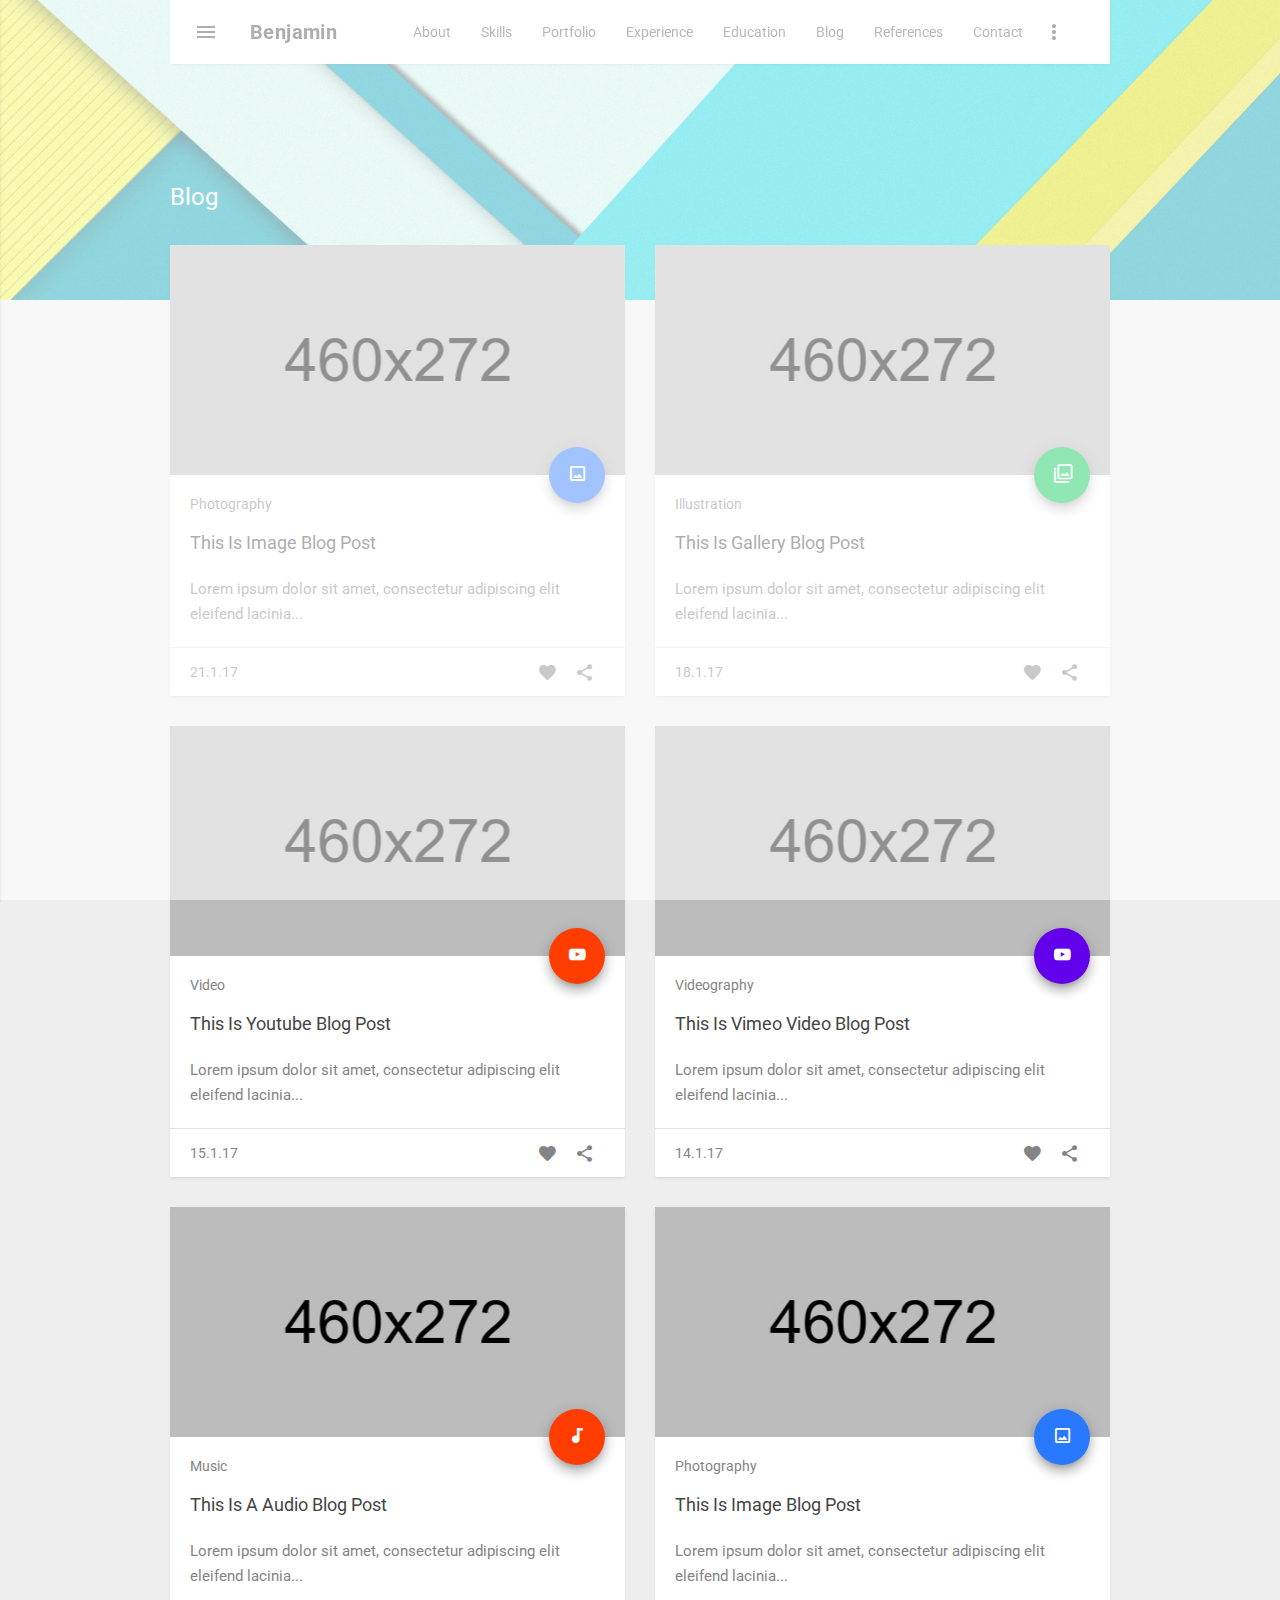
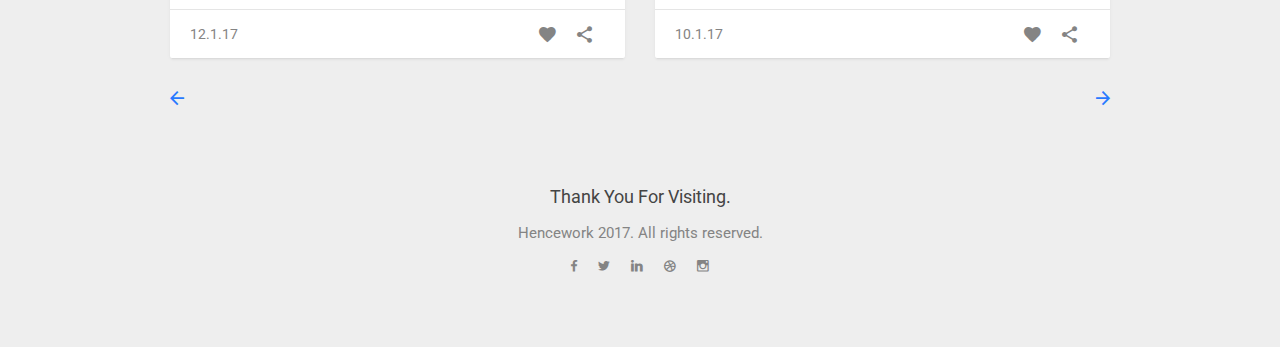
==== achievements-list.html @ 3cb11d92 "index modded" ====
<!DOCTYPE html>
<html lang="en" class="no-js">
	<head>
		<meta charset="UTF-8" />
		<meta name="viewport" content="width=device-width, initial-scale=1.0, maximum-scale=1.0, user-scalable=no" />
		<title>Material CV/Resume/Vcard/Portfolio by Hencework.</title>
		<meta name="description" content="Matresume is a material CV / Resume / Vcard / Portfolio HTML5 template by hencework." />
		<meta name="keywords" content="material design, resume, responsive template, cv, multipurpose, portfolio, html5 template, themeforest.net, bootstrap, html5, creative, landing page, sass, clean, design, modern, angular js," />
		<meta name="author" content="hencework"/>

		<link rel="shortcut icon" href="favicon.ico">
		<link rel="icon" href="favicon.ico" type="image/x-icon">
		<!--CSS-->
		<link rel="stylesheet" type="text/css" href="css/style.css" />
	</head>

	<body id="body" class="blog-detail" data-ng-app="contactApp">

		<!--Preloader-->
		<div class="preloader-it">
			<div class="mdl-spinner mdl-js-spinner is-active is-upgraded" data-upgraded=",MaterialSpinner"><div class="mdl-spinner__layer mdl-spinner__layer-1"><div class="mdl-spinner__circle-clipper mdl-spinner__left"><div class="mdl-spinner__circle"></div></div><div class="mdl-spinner__gap-patch"><div class="mdl-spinner__circle"></div></div><div class="mdl-spinner__circle-clipper mdl-spinner__right"><div class="mdl-spinner__circle"></div></div></div><div class="mdl-spinner__layer mdl-spinner__layer-2"><div class="mdl-spinner__circle-clipper mdl-spinner__left"><div class="mdl-spinner__circle"></div></div><div class="mdl-spinner__gap-patch"><div class="mdl-spinner__circle"></div></div><div class="mdl-spinner__circle-clipper mdl-spinner__right"><div class="mdl-spinner__circle"></div></div></div><div class="mdl-spinner__layer mdl-spinner__layer-3"><div class="mdl-spinner__circle-clipper mdl-spinner__left"><div class="mdl-spinner__circle"></div></div><div class="mdl-spinner__gap-patch"><div class="mdl-spinner__circle"></div></div><div class="mdl-spinner__circle-clipper mdl-spinner__right"><div class="mdl-spinner__circle"></div></div></div><div class="mdl-spinner__layer mdl-spinner__layer-4"><div class="mdl-spinner__circle-clipper mdl-spinner__left"><div class="mdl-spinner__circle"></div></div><div class="mdl-spinner__gap-patch"><div class="mdl-spinner__circle"></div></div><div class="mdl-spinner__circle-clipper mdl-spinner__right"><div class="mdl-spinner__circle"></div></div></div></div>
		</div>
		<!--/Preloader-->

		<!--Main Wrapper-->
		<div class="main-wrapper">

			<!--Bg Image-->
			<div class="bg-struct bg-img"></div>
			<!--/Bg Image-->

			<div class="mdl-js-layout mdl-layout--fixed-header">

				<!--Top Header-->
				<header class="mdl-layout__header">
					<div class="mdl-layout__header-row mdl-scroll-spy-1">
						<!-- Title -->
						<a href="index.html"><span class="mdl-layout-title">benjamin</span></a>
						<div class="mdl-layout-spacer"></div>
						<ul class="nav mdl-navigation mdl-layout--large-screen-only">
							<li><a class="mdl-navigation__link" href="index.html#body">about</a></li>
							<li><a class="mdl-navigation__link" href="index.html#skills_sec">skills</a></li>
							<li><a class="mdl-navigation__link" href="index.html#portfolio_sec">portfolio</a></li>
							<li><a class="mdl-navigation__link" href="index.html#experience_sec">experience</a></li>
							<li><a class="mdl-navigation__link" href="index.html#education_sec">education</a></li>
							<li><span id="blog_drp" class="mdl-navigation__link">blog</span>
								<ul class="mdl-menu mdl-menu--bottom-left mdl-js-menu mdl-js-ripple-effect"
									data-mdl-for="blog_drp">
									<li class="mdl-menu__item"><a href="achievements-list.html">Blog List</a></li>
									<li class="mdl-menu__item"><a href="image-blog-post.html">Image Blog Post</a></li>
									<li class="mdl-menu__item"><a href="gallery-blog-post.html">Gallery Blog Post</a></li>
									<li class="mdl-menu__item"><a href="youtube-blog-post.html">Youtube Blog Post</a></li>
									<li class="mdl-menu__item"><a href="vimeo-blog-post.html">Vimeo Blog Post</a></li>
									<li class="mdl-menu__item"><a href="audio-blog-post.html">Audio Blog Post</a></li>
								</ul>
							</li>
							<li><a class="mdl-navigation__link" href="index.html#references_sec">references</a></li>
							<li><a class="mdl-navigation__link" href="index.html#achievement_sec">contact</a></li>
						</ul>
						<!-- Right aligned menu below button -->
						<button id="demo-menu-lower-right"
								class="mdl-button mdl-js-button mdl-button--icon ver-more-btn">
						  <i class="material-icons">more_vert</i>
						</button>

						<ul class="mdl-menu mdl-menu--bottom-right mdl-js-menu mdl-js-ripple-effect"
							data-mdl-for="demo-menu-lower-right">
							<li class="mdl-menu__item"><a href="#"><i class="zmdi zmdi-download font-red pr-10"></i>Download CV</a></li>
							<li class="mdl-menu__item"><a href="mailto:benjaminsirje49@company.com"><i class="zmdi zmdi-email-open font-green pr-10"></i>Contact Me</a></li>
							<li class="mdl-menu__item"><a href="callto:12345678910"><i class="zmdi zmdi-phone  font-blue  pr-10"></i>+1 234 567 89 10</a></li>
						</ul>
					</div>
				</header>
				<!--/Top Header-->

				<!--Left Sidebar-->
				<div class="mdl-layout__drawer">
					<div class="nicescroll-bar">
						<div class="drawer-profile-wrap">
							<div class="candidate-img-drawer mt-25 mb-20"></div>
							<span class="candidate-name block mb-10 text-center">benjamin sirge</span>
							<ul class="social-icons  mb-30">
								<li>
									<a class="facebook-link" href="#">
										<i id="tt11" class="zmdi zmdi-facebook"></i>
										<div class="mdl-tooltip" data-mdl-for="tt11">
											facebook
										</div>
									</a>
								</li>
								<li>
									<a class="twitter-link" href="#">
										<i id="tt12" class="zmdi zmdi-twitter"></i>
										<div class="mdl-tooltip" data-mdl-for="tt12">
											twitter
										</div>
									</a>
								</li>
								<li>
									<a class="linkedin-link" href="#">
										<i id="tt13" class="zmdi zmdi-linkedin"></i>
										<div class="mdl-tooltip" data-mdl-for="tt13">
											linkedin
										</div>
									</a>
								</li>
								<li>
									<a class="dribbble-link" href="#">
										<i id="tt14" class="zmdi zmdi-dribbble"></i>
										<div class="mdl-tooltip" data-mdl-for="tt14">
											dribbble
										</div>
									</a>
								</li>
								<li>
									<a class="instagram-link" href="#">
										<i id="tt15" class="zmdi zmdi-instagram"></i>
										<div class="mdl-tooltip" data-mdl-for="tt15">
											instagram
										</div>
									</a>
								</li>
							</ul>
						</div>
						<div class="mdl-scroll-spy-2">
							<ul class="mdl-navigation">
								<li>
									<a class="mdl-navigation__link border-top-sep"  href="index.html#body">
										<i class="zmdi zmdi-border-color pr-15"></i>
										<span class="font-capitalize">about</span>
									</a>
								</li>
								<li>
									<a class="mdl-navigation__link border-top-sep"  href="index.html#skills_sec">
										<i class="zmdi zmdi-cutlery pr-15"></i>
										<span class="font-capitalize">skills</span>
									</a>
								</li>
								<li>
									<a class="mdl-navigation__link border-top-sep"  href="index.html#portfolio_sec">
										<i class="zmdi zmdi-case pr-15"></i>
										<span class="font-capitalize">portfolio</span>
									</a>
								</li>
								<li>
									<a class="mdl-navigation__link border-top-sep"  href="index.html#experience_sec">
										<i class="zmdi zmdi-shield-check pr-15"></i>
										<span class="font-capitalize">experience</span>
									</a>
								</li>
								<li>
									<a class="mdl-navigation__link border-top-sep"  href="index.html#education_sec">
										<i class="zmdi zmdi-library pr-15"></i>
										<span class="font-capitalize">education</span>
									</a>
								</li>

								<li>
									<a class="mdl-navigation__link border-top-sep" href="javascript:void(0);" data-toggle="collapse" data-target="#blog_dr">
										<i class="zmdi zmdi-tag-more pr-15"></i>
										<span class="font-capitalize">blog</span>
									</a>
									<ul id="blog_dr" class="collapse collapse-level-1">
										<li><a class="mdl-navigation__link border-top-sep" href="achievements-list.html">Blog List</a></li>
										<li><a class="mdl-navigation__link border-top-sep" href="image-blog-post.html">Image Blog Post</a></li>
										<li><a class="mdl-navigation__link border-top-sep" href="gallery-blog-post.html">Gallery Blog Post</a></li>
										<li><a class="mdl-navigation__link border-top-sep" href="youtube-blog-post.html">Youtube Blog Post</a></li>
										<li><a class="mdl-navigation__link border-top-sep" href="vimeo-blog-post.html">Vimeo Blog Post</a></li>
										<li><a class="mdl-navigation__link border-top-sep" href="audio-blog-post.html">Audio Blog Post</a></li>
									</ul>
								</li>

								<li>
									<a class="mdl-navigation__link border-top-sep"  href="index.html#references_sec">
										<i class="zmdi zmdi-bookmark pr-15"></i>
										<span class="font-capitalize">references</span>
									</a>
								</li>

								<li>
									<a class="mdl-navigation__link border-top-sep border-bottom-sep"  href="index.html#achievement_sec">
										<i class="zmdi zmdi-email pr-15"></i>
										<span class="font-capitalize">contact</span>
									</a>
								</li>
							</ul>
						</div>
						<div class="drawer-footer mt-50 mb-30 text-center">
							<p class="font-12 mt-10">Hencework &copy; 2017.</p>
						</div>
					</div>
				</div>
				<!--/Left Sidebar-->

				<!--Main Content-->
				<div class="main-content relative">
					<div class="container">
						<!--Blog Sec-->
						<section id="blog_sec" class="blog-sec mt-180 mt-sm-120">
							<h2 class="mb-30 font-white">blog</h2>
							<div class="row">
								<div class="col-sm-6 mb-30">
									<div class="mdl-card mdl-shadow--2dp pa-0">
										<div class="mdl-card__title pa-0">
											<div class="blog-img blog-1"></div>
										</div>
										<div class="mdl-card__supporting-text relative">
											<span class="blog-cat">photography</span>
											<a href="image-blog-post.html">
												<h4 class="mt-15 mb-20">This is Image Blog Post</h4>
											</a>
											<p>Lorem ipsum dolor sit amet, consectetur adipiscing elit eleifend lacinia...</p>
											<a href="image-blog-post.html" class="mdl-button mdl-js-button mdl-button--fab mdl-js-ripple-effect bg-blue mdl-shadow--8dp">
												<i class="zmdi zmdi zmdi-image-o"></i>
											</a>
										</div>
										<div class="mdl-card__actions mdl-card--border">
											<span class="blog-post-date inline-block">21.1.17</span>
											<div class="mdl-layout-spacer"></div>
											<button class="mdl-button mdl-button--icon mdl-js-button mdl-js-ripple-effect mr-5">
												<i class="zmdi zmdi-favorite"></i>
											</button>
											<button id ="share_menu_1" class="mdl-button mdl-button--icon mdl-js-button mdl-js-ripple-effect">
												<i class="zmdi zmdi-share"></i>
											</button>
											<ul class="mdl-menu mdl-menu--bottom-right mdl-js-menu mdl-js-ripple-effect"
												data-mdl-for="share_menu_1">
											  <li class="mdl-menu__item">Facebook</li>
											  <li class="mdl-menu__item">Twitter</li>
											  <li class="mdl-menu__item">LinkedIn</li>
											</ul>
										</div>
									</div>
								</div>
								<div class="col-sm-6 mb-30">
									<div class="mdl-card mdl-shadow--2dp pa-0">
										<div class="mdl-card__title pa-0">
											<div class="blog-img blog-2"></div>
										</div>
										<div class="mdl-card__supporting-text relative">
											<span class="blog-cat">Illustration</span>
											<a href="gallery-blog-post.html">
												<h4 class="mt-15 mb-20">This is Gallery Blog Post</h4>
											</a>
											<p>Lorem ipsum dolor sit amet, consectetur adipiscing elit eleifend lacinia...</p>
											<a href="gallery-blog-post.html" class="mdl-button mdl-js-button mdl-button--fab mdl-js-ripple-effect bg-green mdl-shadow--8dp">
												<i class="zmdi zmdi-collection-image-o"></i>
											</a>
										</div>
										<div class="mdl-card__actions mdl-card--border">
											<span class="blog-post-date inline-block">18.1.17</span>
											<div class="mdl-layout-spacer"></div>
											<button class="mdl-button mdl-button--icon mdl-js-button mdl-js-ripple-effect mr-5">
												<i class="zmdi zmdi-favorite"></i>
											</button>
											<button id ="share_menu_2" class="mdl-button mdl-button--icon mdl-js-button mdl-js-ripple-effect">
												<i class="zmdi zmdi-share"></i>
											</button>
											<ul class="mdl-menu mdl-menu--bottom-right mdl-js-menu mdl-js-ripple-effect"
												data-mdl-for="share_menu_2">
											  <li class="mdl-menu__item">Facebook</li>
											  <li class="mdl-menu__item">Twitter</li>
											  <li class="mdl-menu__item">LinkedIn</li>
											</ul>
										</div>
									</div>
								</div>
							</div>
							<div class="row">
								<div class="col-sm-6 mb-30">
									<div class="mdl-card mdl-shadow--2dp pa-0">
										<div class="mdl-card__title pa-0">
											<div class="blog-img blog-3"></div>
										</div>
										<div class="mdl-card__supporting-text relative">
											<span class="blog-cat">Video</span>
											<a href="youtube-blog-post.html">
												<h4 class="mt-15 mb-20">This is Youtube Blog Post</h4>
											</a>
											<p>Lorem ipsum dolor sit amet, consectetur adipiscing elit eleifend lacinia...</p>
											<a href="youtube-blog-post.html" class="mdl-button mdl-js-button mdl-button--fab mdl-js-ripple-effect bg-red mdl-shadow--8dp">
												<i class="zmdi zmdi-youtube-play"></i>
											</a>
										</div>
										<div class="mdl-card__actions mdl-card--border">
											<span class="blog-post-date inline-block">15.1.17</span>
											<div class="mdl-layout-spacer"></div>
											<button class="mdl-button mdl-button--icon mdl-js-button mdl-js-ripple-effect mr-5">
												<i class="zmdi zmdi-favorite"></i>
											</button>
											<button id ="share_menu_3" class="mdl-button mdl-button--icon mdl-js-button mdl-js-ripple-effect">
												<i class="zmdi zmdi-share"></i>
											</button>
											<ul class="mdl-menu mdl-menu--bottom-right mdl-js-menu mdl-js-ripple-effect"
												data-mdl-for="share_menu_3">
											  <li class="mdl-menu__item">Facebook</li>
											  <li class="mdl-menu__item">Twitter</li>
											  <li class="mdl-menu__item">LinkedIn</li>
											</ul>
										</div>
									</div>
								</div>
								<div class="col-sm-6 mb-30">
									<div class="mdl-card mdl-shadow--2dp pa-0">
										<div class="mdl-card__title pa-0">
											<div class="blog-img blog-4"></div>
										</div>
										<div class="mdl-card__supporting-text relative">
											<span class="blog-cat">Videography</span>
											<a href="vimeo-blog-post.html">
												<h4 class="mt-15 mb-20">This is Vimeo Video Blog Post</h4>
											</a>
											<p>Lorem ipsum dolor sit amet, consectetur adipiscing elit eleifend lacinia...</p>
											<a href="vimeo-blog-post.html" class="mdl-button mdl-js-button mdl-button--fab mdl-js-ripple-effect bg-violet mdl-shadow--8dp">
												<i class="zmdi zmdi-youtube-play"></i>
											</a>
										</div>
										<div class="mdl-card__actions mdl-card--border">
											<span class="blog-post-date inline-block">14.1.17</span>
											<div class="mdl-layout-spacer"></div>
											<button class="mdl-button mdl-button--icon mdl-js-button mdl-js-ripple-effect mr-5">
												<i class="zmdi zmdi-favorite"></i>
											</button>
											<button id ="share_menu_4" class="mdl-button mdl-button--icon mdl-js-button mdl-js-ripple-effect">
												<i class="zmdi zmdi-share"></i>
											</button>
											<ul class="mdl-menu mdl-menu--bottom-right mdl-js-menu mdl-js-ripple-effect"
												data-mdl-for="share_menu_4">
											  <li class="mdl-menu__item">Facebook</li>
											  <li class="mdl-menu__item">Twitter</li>
											  <li class="mdl-menu__item">LinkedIn</li>
											</ul>
										</div>
									</div>
								</div>
							</div>

							<div class="row">
								<div class="col-sm-6 mb-30">
									<div class="mdl-card mdl-shadow--2dp pa-0">
										<div class="mdl-card__title pa-0">
											<div class="blog-img blog-5"></div>
										</div>
										<div class="mdl-card__supporting-text relative">
											<span class="blog-cat">Music</span>
											<a href="audio-blog-post.html">
												<h4 class="mt-15 mb-20">This is a Audio Blog Post</h4>
											</a>
											<p>Lorem ipsum dolor sit amet, consectetur adipiscing elit eleifend lacinia...</p>
											<a href="audio-blog-post.html" class="mdl-button mdl-js-button mdl-button--fab mdl-js-ripple-effect bg-red mdl-shadow--8dp">
												<i class="zmdi zmdi-audio"></i>
											</a>
										</div>
										<div class="mdl-card__actions mdl-card--border">
											<span class="blog-post-date inline-block">12.1.17</span>
											<div class="mdl-layout-spacer"></div>
											<button class="mdl-button mdl-button--icon mdl-js-button mdl-js-ripple-effect mr-5">
												<i class="zmdi zmdi-favorite"></i>
											</button>
											<button id ="share_menu_5" class="mdl-button mdl-button--icon mdl-js-button mdl-js-ripple-effect">
												<i class="zmdi zmdi-share"></i>
											</button>
											<ul class="mdl-menu mdl-menu--bottom-right mdl-js-menu mdl-js-ripple-effect"
												data-mdl-for="share_menu_5">
											  <li class="mdl-menu__item">Facebook</li>
											  <li class="mdl-menu__item">Twitter</li>
											  <li class="mdl-menu__item">LinkedIn</li>
											</ul>
										</div>
									</div>
								</div>
								<div class="col-sm-6 mb-30">
									<div class="mdl-card mdl-shadow--2dp pa-0">
										<div class="mdl-card__title pa-0">
											<div class="blog-img blog-6"></div>
										</div>
										<div class="mdl-card__supporting-text relative">
											<span class="blog-cat">photography</span>
											<a href="image-blog-post.html">
												<h4 class="mt-15 mb-20">This is Image Blog Post</h4>
											</a>
											<p>Lorem ipsum dolor sit amet, consectetur adipiscing elit eleifend lacinia...</p>
											<a href="image-blog-post.html" class="mdl-button mdl-js-button mdl-button--fab mdl-js-ripple-effect bg-blue mdl-shadow--8dp">
												<i class="zmdi zmdi-image-o"></i>
											</a>
										</div>
										<div class="mdl-card__actions mdl-card--border">
											<span class="blog-post-date inline-block">10.1.17</span>
											<div class="mdl-layout-spacer"></div>
											<button class="mdl-button mdl-button--icon mdl-js-button mdl-js-ripple-effect mr-5">
												<i class="zmdi zmdi-favorite"></i>
											</button>
											<button id ="share_menu_6" class="mdl-button mdl-button--icon mdl-js-button mdl-js-ripple-effect">
												<i class="zmdi zmdi-share"></i>
											</button>
											<ul class="mdl-menu mdl-menu--bottom-right mdl-js-menu mdl-js-ripple-effect"
												data-mdl-for="share_menu_6">
											  <li class="mdl-menu__item">Facebook</li>
											  <li class="mdl-menu__item">Twitter</li>
											  <li class="mdl-menu__item">LinkedIn</li>
											</ul>
										</div>
									</div>
								</div>
							</div>

							<div class="navigation-block mb-30">
								<a href="#" class="inline-block pull-left prev"><i class="zmdi zmdi-arrow-left font-blue"></i></a>
								<a href="#" class="inline-block pull-right next"><i class="zmdi zmdi-arrow-right font-blue"></i></a>
								<div class="clearfix"></div>
							</div>
						</section>
						<!--/Blog Sec-->

						<!--Footer Sec-->
						<footer class="footer-sec sec-pad-top-sm sec-pad-bottom text-center">
							<h4>thank you for visiting.</h4>
							<p class="mt-10">Hencework 2017. All rights reserved.</p>
								<ul class="social-icons mt-10">
									<li>
										<a class="facebook-link" href="#">
											<i id="tt6" class="zmdi zmdi-facebook"></i>
											<div class="mdl-tooltip" data-mdl-for="tt6">
												facebook
											</div>
										</a>
									</li>
									<li>
										<a class="twitter-link" href="#">
											<i id="tt7" class="zmdi zmdi-twitter"></i>
											<div class="mdl-tooltip" data-mdl-for="tt7">
												twitter
											</div>
										</a>
									</li>
									<li>
										<a class="linkedin-link" href="#">
											<i id="tt8" class="zmdi zmdi-linkedin"></i>
											<div class="mdl-tooltip" data-mdl-for="tt8">
												linkedin
											</div>
										</a>
									</li>
									<li>
										<a class="dribbble-link" href="#">
											<i id="tt9" class="zmdi zmdi-dribbble"></i>
											<div class="mdl-tooltip" data-mdl-for="tt9">
												dribbble
											</div>
										</a>
									</li>
									<li>
										<a class="instagram-link" href="#">
											<i id="tt10" class="zmdi zmdi-instagram"></i>
											<div class="mdl-tooltip" data-mdl-for="tt10">
												instagram
											</div>
										</a>
									</li>
								</ul>

						</footer>
						<!--Footer Sec-->
					</div>
				</div>
				<!--/Main Content-->

			</div>
		</div>
		<!--/Main Wrapper-->

		<!-- Scripts -->
		<script src="js/jquery-1.12.4.min.js"></script>
		<script src="js/angular.min.js"></script>
		<script src="js/bootstrap.min.js"></script>
		<script src="js/jquery-ui.min.js"></script>
		<script src="js/material.min.js"></script>
		<script src="js/jQuery.appear.js"></script>
		<script src="js/app.js"></script>
		<script src="js/controllers.js"></script>
		<script src="js/smooth-scroll.js"></script>
		<script src="js/isotope.js"></script>
		<script src="js/lightgallery-all.js"></script>
		<script src="js/owl.carousel.min.js"></script>
		<script src="js/froogaloop2.min.js"></script>
		<script src="js/jquery.slimscroll.js"></script>
		<script src="js/init.js"></script>
	</body>
</html>
---- css/style.css ----
@charset "UTF-8";
/*------------------------------------------------------------------
[Master Stylesheet]
Project:	Matresume
++++ Imports ++++
++++ Reset ++++
++++ Main ++++
	1)Header
	2)about
	3)Hero BG
	4)Skills Sec
	5)Profile Sec
	6)Portfolio Sec
	7)Interest Sec
	8)Timeline
	9)Blog Sec
	10)Reference Sec
	11)Client Sec
	12)Pricing Sec
	13)contact Sec
	14)Footer Sec
	15)Navigation Sec
	16)Blog & Project Deatail Pages
++++ Mediaqueries ++++
-------------------------------------------------------------------*/
/****************************/
/** Imports **/
/****************************/
@import url(https://fonts.googleapis.com/css?family=Roboto:100,300,400,500,700);
@import url(material.min.css);
@import url(material-icons.css);
@import url(material-design-iconic-font.min.css);
@import url(bootstrap.min.css);
@import url(jquery-ui.min.css);
@import url(owl.carousel.css);
@import url(lightgallery.css);
@import url(default-skin/default-skin.css);
/****************************/
/** Reset **/
/****************************/
html, body, div, span, applet, object, iframe, h1, h2, h3, h4, h5, h6, p, pre, a, abbr, acronym, address, big, cite, code, del, dfn, em, img, ins, kbd, q, s, samp, small, strike, strong, sub, sup, tt, var, b, u, i, center, dl, dt, dd, ol, ul, li, fieldset, form, label, legend, table, caption, tbody, tfoot, thead, tr, th, td, article, aside, canvas, details, embed, figure, figcaption, footer, header, hgroup, menu, nav, output, ruby, section, summary, time, mark, audio, video {
  margin: 0;
  padding: 0;
  border: 0;
  font-size: 100%;
  font: inherit;
  vertical-align: baseline; }

html, body {
  height: inherit;
  width: inherit;
  min-height: inherit; }

strong {
  font-weight: bold; }

body {
  color: #848484;
  background: #e2e2e2;
  font-family: "Roboto", sans-serif;
  font-size: 14px;
  font-style: normal;
  line-height: 1.5;
  overflow-y: auto;
  overflow-x: hidden; }

/* Mozilla based browsers */
::-moz-selection {
  background: #338fff;
  color: #fff;
  text-shadow: none; }

/* Works in Safari */
::selection {
  background: #338fff;
  color: #fff;
  text-shadow: none; }

a:hover, a:active {
  outline: 0; }

button:focus {
  border: none;
  outline: 0; }

ul {
  list-style: none; }

a {
  color: #848484;
  text-decoration: none; }

a:hover {
  color: #848484;
  text-decoration: none; }

a:focus {
  color: #848484;
  text-decoration: none;
  outline: none; }

i:focus {
  outline: none; }

h1, h2, h3, h4, h5, h6 {
  color: #444; }

h1 {
  font-size: 42px;
  line-height: 42px;
  text-transform: capitalize; }

h2 {
  font-size: 24px;
  line-height: 35px;
  text-transform: capitalize; }

h3 {
  font-size: 20px;
  line-height: 30px;
  text-transform: capitalize; }

h4 {
  font-size: 18px;
  line-height: 29px;
  text-transform: capitalize; }

h5 {
  font-size: 16px;
  line-height: 25px;
  font-weight: 500;
  text-transform: uppercase; }

p {
  font-size: 15px;
  line-height: 25px; }
  p.lead {
    font-size: 18px;
    line-height: 30px;
    font-weight: 400; }

.force-UTF-8 {
  content: "¡"; }

/****************************/
/** Main **/
/****************************/
.pa-0 {
  padding: 0px !important; }

.pa-5 {
  padding: 5px !important; }

.pa-10 {
  padding: 10px !important; }

.pa-15 {
  padding: 15px !important; }

.pa-20 {
  padding: 20px !important; }

.pa-25 {
  padding: 25px !important; }

.pa-30 {
  padding: 30px !important; }

.pa-35 {
  padding: 35px !important; }

.pa-40 {
  padding: 40px !important; }

.pa-45 {
  padding: 45px !important; }

.pa-50 {
  padding: 50px !important; }

.pt-0 {
  padding-top: 0px !important; }

.pt-5 {
  padding-top: 5px !important; }

.pt-10 {
  padding-top: 10px !important; }

.pt-15 {
  padding-top: 15px !important; }

.pt-20 {
  padding-top: 20px !important; }

.pt-25 {
  padding-top: 25px !important; }

.pt-30 {
  padding-top: 30px !important; }

.pt-35 {
  padding-top: 35px !important; }

.pt-40 {
  padding-top: 40px !important; }

.pt-45 {
  padding-top: 45px !important; }

.pt-50 {
  padding-top: 50px !important; }

.pb-0 {
  padding-bottom: 0px !important; }

.pb-5 {
  padding-bottom: 5px !important; }

.pb-10 {
  padding-bottom: 10px !important; }

.pb-15 {
  padding-bottom: 15px !important; }

.pb-20 {
  padding-bottom: 20px !important; }

.pb-25 {
  padding-bottom: 25px !important; }

.pb-30 {
  padding-bottom: 30px !important; }

.pb-35 {
  padding-bottom: 35px !important; }

.pb-40 {
  padding-bottom: 40px !important; }

.pb-45 {
  padding-bottom: 45px !important; }

.pb-50 {
  padding-bottom: 50px !important; }

.pl-0 {
  padding-left: 0px !important; }

.pl-5 {
  padding-left: 5px !important; }

.pl-10 {
  padding-left: 10px !important; }

.pl-15 {
  padding-left: 15px !important; }

.pl-20 {
  padding-left: 20px !important; }

.pl-25 {
  padding-left: 25px !important; }

.pl-30 {
  padding-left: 30px !important; }

.pl-35 {
  padding-left: 35px !important; }

.pl-40 {
  padding-left: 40px !important; }

.pl-45 {
  padding-left: 45px !important; }

.pl-50 {
  padding-left: 50px !important; }

.pr-0 {
  padding-right: 0px !important; }

.pr-5 {
  padding-right: 5px !important; }

.pr-10 {
  padding-right: 10px !important; }

.pr-15 {
  padding-right: 15px !important; }

.pr-20 {
  padding-right: 20px !important; }

.pr-25 {
  padding-right: 25px !important; }

.pr-30 {
  padding-right: 30px !important; }

.pr-35 {
  padding-right: 35px !important; }

.pr-40 {
  padding-right: 40px !important; }

.pr-45 {
  padding-right: 45px !important; }

.pr-50 {
  padding-right: 50px !important; }

.ma-0 {
  margin: 0px !important; }

.ma-5 {
  margin: 5px !important; }

.ma-10 {
  margin: 10px !important; }

.ma-15 {
  margin: 15px !important; }

.ma-20 {
  margin: 20px !important; }

.ma-25 {
  margin: 25px !important; }

.ma-30 {
  margin: 30px !important; }

.mt-0 {
  margin-top: 0px !important; }

.mt-5 {
  margin-top: 5px !important; }

.mt-10 {
  margin-top: 10px !important; }

.mt-15 {
  margin-top: 15px !important; }

.mt-20 {
  margin-top: 20px !important; }

.mt-25 {
  margin-top: 25px !important; }

.mt-30 {
  margin-top: 30px !important; }

.mt-35 {
  margin-top: 35px !important; }

.mt-40 {
  margin-top: 40px !important; }

.mt-45 {
  margin-top: 45px !important; }

.mt-50 {
  margin-top: 50px !important; }

.mt-55 {
  margin-top: 55px !important; }

.mt-60 {
  margin-top: 60px !important; }

.mt-65 {
  margin-top: 65px !important; }

.mt-70 {
  margin-top: 70px !important; }

.mt-75 {
  margin-top: 75px !important; }

.mt-80 {
  margin-top: 80px !important; }

.mt-85 {
  margin-top: 85px !important; }

.mt-90 {
  margin-top: 90px !important; }

.mt-95 {
  margin-top: 95px !important; }

.mt-100 {
  margin-top: 100px !important; }

.mt-105 {
  margin-top: 105px !important; }

.mt-110 {
  margin-top: 110px !important; }

.mt-115 {
  margin-top: 115px !important; }

.mt-120 {
  margin-top: 120px !important; }

.mt-125 {
  margin-top: 125px !important; }

.mt-130 {
  margin-top: 130px !important; }

.mt-135 {
  margin-top: 135px !important; }

.mt-140 {
  margin-top: 140px !important; }

.mt-145 {
  margin-top: 145px !important; }

.mt-150 {
  margin-top: 150px !important; }

.mt-155 {
  margin-top: 155px !important; }

.mt-160 {
  margin-top: 160px !important; }

.mt-165 {
  margin-top: 165px !important; }

.mt-170 {
  margin-top: 170px !important; }

.mt-175 {
  margin-top: 175px !important; }

.mt-180 {
  margin-top: 180px !important; }

.mt-185 {
  margin-top: 185px !important; }

.mt-190 {
  margin-top: 190px !important; }

.mt-195 {
  margin-top: 195px !important; }

.mt-200 {
  margin-top: 200px !important; }

.mt-205 {
  margin-top: 205px !important; }

.mt-210 {
  margin-top: 210px !important; }

.mt-215 {
  margin-top: 215px !important; }

.mt-220 {
  margin-top: 220px !important; }

.mt-225 {
  margin-top: 225px !important; }

.mt-230 {
  margin-top: 230px !important; }

.mt-235 {
  margin-top: 235px !important; }

.mt-240 {
  margin-top: 240px !important; }

.mt-245 {
  margin-top: 245px !important; }

.mt-250 {
  margin-top: 250px !important; }

.mb-0 {
  margin-bottom: 0px !important; }

.mb-5 {
  margin-bottom: 5px !important; }

.mb-10 {
  margin-bottom: 10px !important; }

.mb-15 {
  margin-bottom: 15px !important; }

.mb-20 {
  margin-bottom: 20px !important; }

.mb-25 {
  margin-bottom: 25px !important; }

.mb-30 {
  margin-bottom: 30px !important; }

.mb-35 {
  margin-bottom: 35px !important; }

.mb-40 {
  margin-bottom: 40px !important; }

.mb-45 {
  margin-bottom: 45px !important; }

.mb-50 {
  margin-bottom: 50px !important; }

.mb-55 {
  margin-bottom: 55px !important; }

.mb-60 {
  margin-bottom: 60px !important; }

.mb-65 {
  margin-bottom: 65px !important; }

.mb-70 {
  margin-bottom: 70px !important; }

.mb-75 {
  margin-bottom: 75px !important; }

.mb-80 {
  margin-bottom: 80px !important; }

.mb-85 {
  margin-bottom: 85px !important; }

.mb-90 {
  margin-bottom: 90px !important; }

.mb-95 {
  margin-bottom: 95px !important; }

.ml-0 {
  margin-left: 0px !important; }

.ml-5 {
  margin-left: 5px !important; }

.ml-10 {
  margin-left: 10px !important; }

.ml-15 {
  margin-left: 15px !important; }

.ml-20 {
  margin-left: 20px !important; }

.ml-25 {
  margin-left: 25px !important; }

.ml-30 {
  margin-left: 30px !important; }

.ml-35 {
  margin-left: 35px !important; }

.ml-40 {
  margin-left: 40px !important; }

.ml-45 {
  margin-left: 45px !important; }

.ml-50 {
  margin-left: 50px !important; }

.mr-0 {
  margin-right: 0px !important; }

.mr-5 {
  margin-right: 5px !important; }

.mr-10 {
  margin-right: 10px !important; }

.mr-15 {
  margin-right: 15px !important; }

.mr-20 {
  margin-right: 20px !important; }

.mr-25 {
  margin-right: 25px !important; }

.mr-30 {
  margin-right: 30px !important; }

.mr-35 {
  margin-right: 35px !important; }

.mr-40 {
  margin-right: 40px !important; }

.mr-45 {
  margin-right: 45px !important; }

.mr-50 {
  margin-right: 50px !important; }

.ml-auto {
  margin-left: auto !important; }

.mr-auto {
  margin-right: auto !important; }

.no-float {
  float: none !important; }

.overflow-hide {
  overflow: hidden !important; }

.clearfix {
  overflow: hidden;
  clear: both;
  float: none; }

.sec-pad {
  padding-top: 70px;
  padding-bottom: 70px; }

.sec-pad-sm {
  padding-top: 40px;
  padding-bottom: 40px; }

.sec-pad-xs {
  padding-top: 25px;
  padding-bottom: 25px; }

.sec-pad-top {
  padding-top: 70px; }

.sec-pad-top-sm {
  padding-top: 40px; }

.sec-pad-top-xs {
  padding-top: 25px; }

.sec-pad-bottom {
  padding-bottom: 70px; }

.sec-pad-bottom-sm {
  padding-bottom: 40px; }

.sec-pad-bottom-xs {
  padding-bottom: 25px; }

.font-12 {
  font-size: 12px; }

.font-16 {
  font-size: 16px; }

.font-18 {
  font-size: 18px; }

.font-20 {
  font-size: 20px; }

.weight-500 {
  font-weight: 500; }

.weight-600 {
  font-weight: 600; }

.weight-700 {
  font-weight: 700; }

.font-dark {
  color: #444 !important; }

.font-grey {
  color: #848484 !important; }

.font-white {
  color: #fff !important; }

.font-green {
  color: #01c853 !important; }

.font-blue {
  color: #2879ff !important; }

.font-yellow {
  color: #fec107 !important; }

.font-red {
  color: #ff3d00 !important; }

.bg-green {
  background: #01c853 !important; }

.bg-blue {
  background: #2879ff !important; }

.bg-yellow {
  background: #fec107 !important; }

.bg-red {
  background: #ff3d00 !important; }

.bg-violet {
  background: #6200eb !important; }

.border-top-blue {
  border-top: 3px solid #2879ff; }

.border-top-green {
  border-top: 3px solid #01c853; }

.border-top-yellow {
  border-top: 3px solid #fec107; }

.border-top-red {
  border-top: 3px solid #ff3d00; }

.font-uppercase {
  text-transform: uppercase; }

.font-capitalize {
  text-transform: capitalize; }

.font-unsetcase {
  text-transform: none; }

.font-italic {
  font-style: italic; }

.inline-block {
  display: inline-block !important; }

.block {
  display: block !important; }

.border-top-sep {
  border-top: 1px solid rgba(0, 0, 0, 0.1); }

.border-bottom-sep {
  border-bottom: 1px solid rgba(0, 0, 0, 0.1); }

.opacity-hide {
  opacity: 0;
  visibility: hidden; }

.table-wrap {
  display: table;
  height: 100%;
  width: 100%; }

.table-cell {
  display: table-cell; }

.vertical-align-middle {
  vertical-align: middle; }

.main-font {
  font-family: "Roboto", sans-serif; }

.hide-overflow {
  overflow: hidden; }

.margin-lr-auto {
  margin-left: auto;
  margin-right: auto; }

.hide-block {
  display: none; }

.hide-left-opac {
  display: none;
  opacity: 0;
  top: -50px; }

.relative {
  position: relative; }

blockquote {
  background: transparent none repeat scroll 0 0;
  border: medium none;
  color: #444;
  font-size: 18px;
  font-style: normal;
  font-weight: 500;
  letter-spacing: inherit;
  line-height: 30px;
  margin: 0;
  padding: 0; }
  blockquote:before {
    content: ""; }
  blockquote:after {
    content: ""; }

.ref-name {
  text-transform: capitalize;
  color: #444; }

.ref-desgn {
  font-size: 14px; }

.preloader-it {
  background: #fff;
  position: fixed;
  z-index: 110;
  height: 100%;
  width: 100%;
  overflow: hidden !important; }
  .preloader-it .mdl-spinner {
    bottom: 0;
    height: 40px;
    left: 0;
    margin: auto;
    position: absolute;
    right: 0;
    top: 0;
    width: 40px; }

.main-wrapper {
  background: #eee;
  position: relative; }
  .main-wrapper.box-layout {
    max-width: 1300px;
    margin-left: auto;
    margin-right: auto; }
  .main-wrapper.dark-mode {
    background: #1d1d1d; }
    .main-wrapper.dark-mode h1, .main-wrapper.dark-mode h2, .main-wrapper.dark-mode h4, .main-wrapper.dark-mode h5,
    .main-wrapper.dark-mode .about-sec .profile-wrap li div.profile-title,
    .main-wrapper.dark-mode .timeline > li > .timeline-panel .institution,
    .main-wrapper.dark-mode .mdl-button.view-more,
    .main-wrapper.dark-mode blockquote,
    .main-wrapper.dark-mode .ref-name {
      color: #fff; }
    .main-wrapper.dark-mode .price-sec .mdl-card__supporting-text .list-group li {
      border-color: #1d1d1d; }
    .main-wrapper.dark-mode .mdl-card__actions.mdl-card--border,
    .main-wrapper.dark-mode .price-sec .mdl-card__supporting-text .list-group li {
      border-color: rgba(255, 255, 255, 0.1); }
    .main-wrapper.dark-mode .mdl-card,
    .main-wrapper.dark-mode .list-group-item,
    .main-wrapper.dark-mode .timeline > li > .timeline-badge {
      background: #2b2b2b; }
    .main-wrapper.dark-mode .timeline > li > .timeline-panel::after {
      border-color: transparent #2b2b2b; }
    .main-wrapper.dark-mode .timeline::before,
    .main-wrapper.dark-mode .skills-sec .progress-bar-graph .bar-wrap {
      background: #565656; }
    .main-wrapper.dark-mode .price-sec .price-bg {
      background: #252525; }
    .main-wrapper.dark-mode .mdl-card__title,
    .main-wrapper.dark-mode .comment-name, .main-wrapper.dark-mode .project-detail .comment-name {
      color: #fff !important; }
    .main-wrapper.dark-mode .contact-sec .mdl-textfield.is-invalid .mdl-textfield__input, .main-wrapper.dark-mode .blog-detail .comment-sec .mdl-textfield.is-invalid .mdl-textfield__input, .blog-detail .main-wrapper.dark-mode .comment-sec .mdl-textfield.is-invalid .mdl-textfield__input, .main-wrapper.dark-mode .project-detail .comment-sec .mdl-textfield.is-invalid .mdl-textfield__input, .project-detail .main-wrapper.dark-mode .comment-sec .mdl-textfield.is-invalid .mdl-textfield__input,
    .main-wrapper.dark-mode .comment-sec .mdl-textfield.is-invalid .mdl-textfield__input {
      border-color: rgba(255, 255, 255, 0.12) !important; }

.mdl-button {
  color: #fff;
  height: 40px;
  padding: 3px 20px;
  font-weight: 400; }
  .mdl-button.view-more {
    color: #444; }

.mdl-button--fab {
  height: 56px;
  min-width: 56px; }

.mdl-button--icon {
  height: 32px;
  min-width: 32px;
  padding: 0;
  width: 32px; }

.mdl-button--raised {
  box-shadow: 0 2px 2px 0 rgba(0, 0, 0, 0.03), 0 3px 1px -2px rgba(0, 0, 0, 0.2), 0 1px 5px 0 rgba(0, 0, 0, 0.12); }

.mdl-menu__item > a {
  display: block;
  color: #444; }

.mdl-card {
  width: auto;
  min-height: inherit;
  position: static;
  overflow: visible;
  display: block;
  padding: 45px 25px;
  box-shadow: 0 2px 2px 0 rgba(0, 0, 0, 0.03), 0 3px 1px -2px rgba(0, 0, 0, 0.03), 0 1px 5px 0 rgba(0, 0, 0, 0.03); }

.mdl-card__title {
  display: block;
  color: #444; }

.mdl-card__supporting-text {
  padding: 20px;
  overflow: visible;
  width: 100%;
  color: inherit; }

.mdl-tooltip {
  text-transform: capitalize;
  background: #444;
  font-weight: 400;
  font-size: 12px; }

/*Header*/
.mdl-layout__title, .mdl-layout-title {
  text-transform: capitalize;
  color: #444;
  font-weight: 700; }

.mdl-layout__container {
  height: auto;
  position: static;
  width: auto; }
  .mdl-layout__container .mdl-layout__drawer, .mdl-layout__container .mdl-layout__obfuscator {
    position: fixed; }

.mdl-layout__header {
  width: 940px;
  margin: 0 auto;
  right: 0;
  position: fixed;
  left: 0;
  box-shadow: 0 2px 2px 0 rgba(0, 0, 0, 0.03), 0 3px 1px -2px rgba(0, 0, 0, 0.03), 0 1px 5px 0 rgba(0, 0, 0, 0.03);
  background: #fff; }
  .mdl-layout__header .mdl-layout__header-row .mdl-navigation li {
    cursor: pointer; }
  .mdl-layout__header .mdl-layout__header-row .mdl-navigation .mdl-navigation__link {
    color: #444;
    text-transform: capitalize;
    padding: 0 15px;
    position: relative;
    -moz-transition: 0.3s ease;
    -o-transition: 0.3s ease;
    -webkit-transition: 0.3s ease;
    transition: 0.3s ease; }
    .mdl-layout__header .mdl-layout__header-row .mdl-navigation .mdl-navigation__link:hover {
      background: none;
      color: #01c853; }
    .mdl-layout__header .mdl-layout__header-row .mdl-navigation .mdl-navigation__link:focus, .mdl-layout__header .mdl-layout__header-row .mdl-navigation .mdl-navigation__link:active {
      background: none;
      opacity: 1; }
    .mdl-layout__header .mdl-layout__header-row .mdl-navigation .mdl-navigation__link:after {
      background: #01c853;
      bottom: 0;
      content: "";
      height: 2px;
      left: 0;
      position: absolute;
      width: 0;
      -moz-transition: all 0.2s cubic-bezier(0.4, 0, 1, 1);
      -o-transition: all 0.2s cubic-bezier(0.4, 0, 1, 1);
      -webkit-transition: all 0.2s cubic-bezier(0.4, 0, 1, 1);
      transition: all 0.2s cubic-bezier(0.4, 0, 1, 1); }
  .mdl-layout__header .mdl-layout__header-row .mdl-navigation li.active .mdl-navigation__link {
    opacity: 1; }
    .mdl-layout__header .mdl-layout__header-row .mdl-navigation li.active .mdl-navigation__link:after {
      width: 100%; }
  .mdl-layout__header .mdl-layout__drawer-button {
    color: #444; }
    .mdl-layout__header .mdl-layout__drawer-button:focus {
      outline: none; }
  .mdl-layout__header .mdl-button--icon.ver-more-btn {
    color: #444; }

.mdl-layout__obfuscator {
  background-color: transparent !important; }

.mdl-layout__drawer {
  display: block;
  color: inherit;
  background: #2b2b2b none repeat scroll 0 0;
  border-right: medium none;
  width: 280px;
  -moz-transform: translateX(-280px);
  -o-transform: translateX(-280px);
  -webkit-transform: translateX(-280px);
  transform: translateX(-280px); }
  .mdl-layout__drawer .drawer-profile-wrap {
    overflow: hidden;
    background: #272727; }
  .mdl-layout__drawer .candidate-img-drawer {
    height: 123px;
    width: 123px;
    border-radius: 50%;
    background: url("../img/avatar.png");
    background-size: cover;
    margin: 0 auto; }
  .mdl-layout__drawer .candidate-name {
    font-size: 18px;
    color: #fff;
    text-transform: capitalize; }
  .mdl-layout__drawer .social-icons {
    text-align: center; }
    .mdl-layout__drawer .social-icons li {
      display: inline-block;
      padding: 0 7px; }
      .mdl-layout__drawer .social-icons li a i {
        color: #848484;
        -moz-transition: 0.3s ease;
        -o-transition: 0.3s ease;
        -webkit-transition: 0.3s ease;
        transition: 0.3s ease; }
      .mdl-layout__drawer .social-icons li a.facebook-link:hover i {
        color: #3b5998; }
      .mdl-layout__drawer .social-icons li a.twitter-link:hover i {
        color: #55acee; }
      .mdl-layout__drawer .social-icons li a.linkedin-link:hover i {
        color: #007bb6; }
      .mdl-layout__drawer .social-icons li a.dribbble-link:hover i {
        color: #ea4c89; }
      .mdl-layout__drawer .social-icons li a.instagram-link:hover i {
        color: #3f729b; }
  .mdl-layout__drawer .mdl-navigation {
    padding-top: 0; }
    .mdl-layout__drawer .mdl-navigation li .mdl-navigation__link {
      color: #969696;
      -moz-transition: 0.3s ease;
      -o-transition: 0.3s ease;
      -webkit-transition: 0.3s ease;
      transition: 0.3s ease; }
      .mdl-layout__drawer .mdl-navigation li .mdl-navigation__link:hover {
        background: #272727; }
    .mdl-layout__drawer .mdl-navigation li.active .mdl-navigation__link {
      color: #fff; }
      .mdl-layout__drawer .mdl-navigation li.active .mdl-navigation__link:hover {
        color: #969696; }
    .mdl-layout__drawer .mdl-navigation li:focus {
      outline: none; }
    .mdl-layout__drawer .mdl-navigation li ul li .mdl-navigation__link {
      padding-left: 72px; }

.mdl-layout__drawer-right {
  width: 210px;
  height: 100%;
  max-height: 100%;
  position: fixed;
  top: 0;
  right: 0;
  box-shadow: 0 2px 2px 0 rgba(0, 0, 0, 0.14), 0 3px 1px -2px rgba(0, 0, 0, 0.2), 0 1px 5px 0 rgba(0, 0, 0, 0.12);
  background: #fff;
  -moz-transform: translateX(210px);
  -o-transform: translateX(210px);
  -webkit-transform: translateX(210px);
  transform: translateX(210px);
  -webkit-transform-style: preserve-3d;
  transform-style: preserve-3d;
  will-change: transform;
  -moz-transition: 0.2s cubic-bezier(0.4, 0, 0.2, 1);
  -o-transition: 0.2s cubic-bezier(0.4, 0, 0.2, 1);
  -webkit-transition: 0.2s cubic-bezier(0.4, 0, 0.2, 1);
  transition: 0.2s cubic-bezier(0.4, 0, 0.2, 1);
  z-index: 5; }
  .mdl-layout__drawer-right .mdl-layout-title {
    font-size: 16px;
    font-weight: 500;
    padding-bottom: 17px;
    padding-left: 20px;
    padding-top: 17px; }
  .mdl-layout__drawer-right .layout-switcher-wrap {
    padding-left: 20px;
    padding-top: 35px; }
    .mdl-layout__drawer-right .layout-switcher-wrap ul li {
      margin-bottom: 40px; }
      .mdl-layout__drawer-right .layout-switcher-wrap ul li .layout-title {
        display: inline-block;
        font-size: 15px;
        margin-right: 15px;
        text-transform: capitalize;
        width: 120px;
        color: #444; }
      .mdl-layout__drawer-right .layout-switcher-wrap ul li .layout-switcher {
        display: inline-block; }
  .mdl-layout__drawer-right .hero-switcher-wrap {
    padding-left: 20px;
    margin-top: 35px; }
    .mdl-layout__drawer-right .hero-switcher-wrap .hero-switcher-title {
      font-size: 16px;
      text-transform: uppercase;
      color: #444;
      margin-bottom: 25px;
      display: block; }
    .mdl-layout__drawer-right .hero-switcher-wrap .hero-switcher-cat-title {
      text-transform: capitalize;
      display: block;
      margin-bottom: 10px; }
    .mdl-layout__drawer-right .hero-switcher-wrap ul li {
      display: inline-block;
      height: 35px;
      width: 35px;
      border-radius: 2px;
      margin-right: 3px;
      background-position: center;
      background-size: cover;
      cursor: pointer; }
      .mdl-layout__drawer-right .hero-switcher-wrap ul li#imbg_1 {
        background-image: url("../img/img-bg-1.jpg"); }
      .mdl-layout__drawer-right .hero-switcher-wrap ul li#imbg_2 {
        background-image: url("../img/img-bg-2.jpg"); }
      .mdl-layout__drawer-right .hero-switcher-wrap ul li#imbg_3 {
        background-image: url("../img/img-bg-3.jpg"); }
      .mdl-layout__drawer-right .hero-switcher-wrap ul li#imbg_4 {
        background-image: url("../img/img-bg-4.jpg"); }
      .mdl-layout__drawer-right .hero-switcher-wrap ul li#pattrnbg_1 {
        background-color: #6f14db;
        background-image: url("data:image/svg+xml,%3Csvg width='40' height='12' viewBox='0 0 40 12' xmlns='http://www.w3.org/2000/svg'%3E%3Cpath d='M0 6.172L6.172 0h5.656L0 11.828V6.172zm40 5.656L28.172 0h5.656L40 6.172v5.656zM6.172 12l12-12h3.656l12 12h-5.656L20 3.828 11.828 12H6.172zm12 0L20 10.172 21.828 12h-3.656z' fill='%23e5ff00' fill-opacity='0.4' fill-rule='evenodd'/%3E%3C/svg%3E"); }
      .mdl-layout__drawer-right .hero-switcher-wrap ul li#pattrnbg_2 {
        background-color: #ee2d2d;
        background-image: url("data:image/svg+xml,%3Csvg width='60' height='60' viewBox='0 0 60 60' xmlns='http://www.w3.org/2000/svg'%3E%3Cpath d='M54.627 0l.83.828-1.415 1.415L51.8 0h2.827zM5.373 0l-.83.828L5.96 2.243 8.2 0H5.374zM48.97 0l3.657 3.657-1.414 1.414L46.143 0h2.828zM11.03 0L7.372 3.657 8.787 5.07 13.857 0H11.03zm32.284 0L49.8 6.485 48.384 7.9l-7.9-7.9h2.83zM16.686 0L10.2 6.485 11.616 7.9l7.9-7.9h-2.83zm20.97 0l9.315 9.314-1.414 1.414L34.828 0h2.83zM22.344 0L13.03 9.314l1.414 1.414L25.172 0h-2.83zM32 0l12.142 12.142-1.414 1.414L30 .828 17.272 13.556l-1.414-1.414L28 0h4zM.284 0l28 28-1.414 1.414L0 2.544V0h.284zM0 5.373l25.456 25.455-1.414 1.415L0 8.2V5.374zm0 5.656l22.627 22.627-1.414 1.414L0 13.86v-2.83zm0 5.656l19.8 19.8-1.415 1.413L0 19.514v-2.83zm0 5.657l16.97 16.97-1.414 1.415L0 25.172v-2.83zM0 28l14.142 14.142-1.414 1.414L0 30.828V28zm0 5.657L11.314 44.97 9.9 46.386l-9.9-9.9v-2.828zm0 5.657L8.485 47.8 7.07 49.212 0 42.143v-2.83zm0 5.657l5.657 5.657-1.414 1.415L0 47.8v-2.83zm0 5.657l2.828 2.83-1.414 1.413L0 53.456v-2.83zM54.627 60L30 35.373 5.373 60H8.2L30 38.2 51.8 60h2.827zm-5.656 0L30 41.03 11.03 60h2.828L30 43.858 46.142 60h2.83zm-5.656 0L30 46.686 16.686 60h2.83L30 49.515 40.485 60h2.83zm-5.657 0L30 52.343 22.343 60h2.83L30 55.172 34.828 60h2.83zM32 60l-2-2-2 2h4zM59.716 0l-28 28 1.414 1.414L60 2.544V0h-.284zM60 5.373L34.544 30.828l1.414 1.415L60 8.2V5.374zm0 5.656L37.373 33.656l1.414 1.414L60 13.86v-2.83zm0 5.656l-19.8 19.8 1.415 1.413L60 19.514v-2.83zm0 5.657l-16.97 16.97 1.414 1.415L60 25.172v-2.83zM60 28L45.858 42.142l1.414 1.414L60 30.828V28zm0 5.657L48.686 44.97l1.415 1.415 9.9-9.9v-2.828zm0 5.657L51.515 47.8l1.414 1.413 7.07-7.07v-2.83zm0 5.657l-5.657 5.657 1.414 1.415L60 47.8v-2.83zm0 5.657l-2.828 2.83 1.414 1.413L60 53.456v-2.83zM39.9 16.385l1.414-1.414L30 3.658 18.686 14.97l1.415 1.415 9.9-9.9 9.9 9.9zm-2.83 2.828l1.415-1.414L30 9.313 21.515 17.8l1.414 1.413 7.07-7.07 7.07 7.07zm-2.827 2.83l1.414-1.416L30 14.97l-5.657 5.657 1.414 1.415L30 17.8l4.243 4.242zm-2.83 2.827l1.415-1.414L30 20.626l-2.828 2.83 1.414 1.414L30 23.456l1.414 1.414zM56.87 59.414L58.284 58 30 29.716 1.716 58l1.414 1.414L30 32.544l26.87 26.87z' fill='%235d4aff' fill-opacity='1' fill-rule='evenodd'/%3E%3C/svg%3E"); }
      .mdl-layout__drawer-right .hero-switcher-wrap ul li#pattrnbg_3 {
        background-color: #22a9a3;
        background-image: url("data:image/svg+xml,%3Csvg width='56' height='28' viewBox='0 0 56 28' xmlns='http://www.w3.org/2000/svg'%3E%3Cpath d='M56 26c-2.813 0-5.456.726-7.752 2H56v-2zm-26 2h4.087C38.707 20.783 46.795 16 56 16v-2c-.672 0-1.339.024-1.999.07L54 14a2 2 0 0 1 2-2v-2a4 4 0 0 0-3.98 3.602 28.087 28.087 0 0 0-2.793-3.862A7.994 7.994 0 0 1 56 6V4a9.988 9.988 0 0 0-8.17 4.232 28.156 28.156 0 0 0-3.03-2.634A13.979 13.979 0 0 1 56 0h-7.752a16.078 16.078 0 0 0-5.09 4.454 27.941 27.941 0 0 0-3.536-1.936c.63-.896 1.33-1.738 2.095-2.518H39.03c-.46.557-.893 1.137-1.297 1.737A27.787 27.787 0 0 0 33.723.585c.12-.196.24-.392.364-.585H30l-.001.07A28.406 28.406 0 0 0 26 .07L26 0h-4.087c.124.193.245.389.364.585a27.787 27.787 0 0 0-4.009 1.152c-.404-.6-.837-1.18-1.297-1.737h-2.688c.764.78 1.466 1.622 2.095 2.518-1.23.562-2.41 1.21-3.536 1.936A16.078 16.078 0 0 0 7.752 0H0c4.58 0 8.645 2.199 11.2 5.598a28.156 28.156 0 0 0-3.03 2.634A9.988 9.988 0 0 0 0 4v2a7.994 7.994 0 0 1 6.773 3.74 28.087 28.087 0 0 0-2.793 3.862A4 4 0 0 0 0 10v2a2 2 0 0 1 1.999 2.07C1.339 14.024.672 14 0 14v2c9.205 0 17.292 4.783 21.913 12H26a2 2 0 1 1 4 0zM7.752 28C5.456 26.726 2.812 26 0 26v2h7.752zM56 20c-6.832 0-12.936 3.114-16.971 8h2.688A19.94 19.94 0 0 1 56 22v-2zm-39.029 8C12.936 23.114 6.831 20 0 20v2a19.94 19.94 0 0 1 14.283 6h2.688zm15.01-.398a28.087 28.087 0 0 1 2.792-3.862A7.994 7.994 0 0 0 28 20a7.994 7.994 0 0 0-6.773 3.74 28.087 28.087 0 0 1 2.793 3.862 4 4 0 0 1 7.96 0zm14.287-11.865C42.318 9.864 35.61 6 28 6c-7.61 0-14.318 3.864-18.268 9.737a27.787 27.787 0 0 0-4.009-1.152C10.275 7.043 18.548 2 28 2c9.452 0 17.725 5.043 22.277 12.585a27.787 27.787 0 0 0-4.009 1.152zm-5.426 2.717a27.941 27.941 0 0 1 3.536-1.936C40.76 11.367 34.773 8 28 8s-12.76 3.367-16.378 8.518c1.23.562 2.41 1.21 3.536 1.936C18.075 14.537 22.741 12 28 12s9.925 2.537 12.842 6.454zm-4.672 3.778a28.156 28.156 0 0 1 3.03-2.634A13.979 13.979 0 0 0 28 14c-4.58 0-8.645 2.199-11.2 5.598a28.156 28.156 0 0 1 3.03 2.634A9.988 9.988 0 0 1 28 18a9.988 9.988 0 0 1 8.17 4.232z' fill='%23e5e5e5' fill-opacity='0.4' fill-rule='evenodd'/%3E%3C/svg%3E"); }
      .mdl-layout__drawer-right .hero-switcher-wrap ul li#pattrnbg_4 {
        background-color: #74ce5f;
        background-image: url("data:image/svg+xml,%3Csvg width='304' height='304' viewBox='0 0 304 304' xmlns='http://www.w3.org/2000/svg'%3E%3Cpath d='M44.1 224c.463-2.282 2.48-4 4.9-4 2.76 0 5 2.24 5 5s-2.24 5-5 5c-2.42 0-4.437-1.718-4.9-4H0v-2h44.1zm160 48c.463-2.282 2.48-4 4.9-4 2.76 0 5 2.24 5 5s-2.24 5-5 5c-2.42 0-4.437-1.718-4.9-4H82v-2h122.1zm57.8-46c-.463 2.282-2.48 4-4.9 4-2.76 0-5-2.24-5-5s2.24-5 5-5c2.42 0 4.437 1.718 4.9 4H304v2h-42.1zm0 16c-.463 2.282-2.48 4-4.9 4-2.76 0-5-2.24-5-5s2.24-5 5-5c2.42 0 4.437 1.718 4.9 4H304v2h-42.1zm6.2-114c.463-2.282 2.48-4 4.9-4 2.76 0 5 2.24 5 5s-2.24 5-5 5c-2.42 0-4.437-1.718-4.9-4h-86.2c-.463 2.282-2.48 4-4.9 4-2.76 0-5-2.24-5-5s2.24-5 5-5c2.42 0 4.437 1.718 4.9 4h86.2zm-256-48c.463-2.282 2.48-4 4.9-4 2.76 0 5 2.24 5 5s-2.24 5-5 5c-2.42 0-4.437-1.718-4.9-4H0v-2h12.1zm185.8 34c-.463 2.282-2.48 4-4.9 4-2.76 0-5-2.24-5-5s2.24-5 5-5c2.42 0 4.437 1.718 4.9 4h86.2c.463-2.282 2.48-4 4.9-4 2.76 0 5 2.24 5 5s-2.24 5-5 5c-2.42 0-4.437-1.718-4.9-4h-86.2zM258 12.1c2.282.463 4 2.48 4 4.9 0 2.76-2.24 5-5 5s-5-2.24-5-5c0-2.42 1.718-4.437 4-4.9V0h2v12.1zm-64 208c2.282.463 4 2.48 4 4.9 0 2.76-2.24 5-5 5s-5-2.24-5-5c0-2.42 1.718-4.437 4-4.9v-54.2c-2.282-.463-4-2.48-4-4.9 0-2.76 2.24-5 5-5s5 2.24 5 5c0 2.42-1.718 4.437-4 4.9v54.2zm48-198.2c2.282-.463 4-2.48 4-4.9 0-2.76-2.24-5-5-5s-5 2.24-5 5c0 2.42 1.718 4.437 4 4.9V82h64v-2h-62V21.9zm16 16c2.282-.463 4-2.48 4-4.9 0-2.76-2.24-5-5-5s-5 2.24-5 5c0 2.42 1.718 4.437 4 4.9V66h48v-2h-46V37.9zm-128 96c2.282-.463 4-2.48 4-4.9 0-2.76-2.24-5-5-5s-5 2.24-5 5c0 2.42 1.718 4.437 4 4.9V210h16v10.1c-2.282.463-4 2.48-4 4.9 0 2.76 2.24 5 5 5s5-2.24 5-5c0-2.42-1.718-4.437-4-4.9V208h-16v-74.1zm-5.9-21.9c.463-2.282 2.48-4 4.9-4 2.76 0 5 2.24 5 5s-2.24 5-5 5c-2.42 0-4.437-1.718-4.9-4H114v48H85.9c-.463 2.282-2.48 4-4.9 4-2.76 0-5-2.24-5-5s2.24-5 5-5c2.42 0 4.437 1.718 4.9 4H112v-48h12.1zm-6.2 130c-.463 2.282-2.48 4-4.9 4-2.76 0-5-2.24-5-5s2.24-5 5-5c2.42 0 4.437 1.718 4.9 4H176v-74.1c-2.282-.463-4-2.48-4-4.9 0-2.76 2.24-5 5-5s5 2.24 5 5c0 2.42-1.718 4.437-4 4.9V242h-60.1zm-16-64c-.463 2.282-2.48 4-4.9 4-2.76 0-5-2.24-5-5s2.24-5 5-5c2.42 0 4.437 1.718 4.9 4H114v48h10.1c.463-2.282 2.48-4 4.9-4 2.76 0 5 2.24 5 5s-2.24 5-5 5c-2.42 0-4.437-1.718-4.9-4H112v-48h-10.1zM66 284.1c2.282.463 4 2.48 4 4.9 0 2.76-2.24 5-5 5s-5-2.24-5-5c0-2.42 1.718-4.437 4-4.9V274H50v30h-2v-32h18v12.1zM236.1 176c.463-2.282 2.48-4 4.9-4 2.76 0 5 2.24 5 5s-2.24 5-5 5c-2.42 0-4.437-1.718-4.9-4H226v94h48v32h-2v-30h-48v-98h12.1zm25.8-30c-.463 2.282-2.48 4-4.9 4-2.76 0-5-2.24-5-5s2.24-5 5-5c2.42 0 4.437 1.718 4.9 4H274v44.1c2.282.463 4 2.48 4 4.9 0 2.76-2.24 5-5 5s-5-2.24-5-5c0-2.42 1.718-4.437 4-4.9V146h-10.1zm-64 96c-.463 2.282-2.48 4-4.9 4-2.76 0-5-2.24-5-5s2.24-5 5-5c2.42 0 4.437 1.718 4.9 4H208v-80h16v-14h-42.1c-.463 2.282-2.48 4-4.9 4-2.76 0-5-2.24-5-5s2.24-5 5-5c2.42 0 4.437 1.718 4.9 4H226v18h-16v80h-12.1zm86.2-210c.463-2.282 2.48-4 4.9-4 2.76 0 5 2.24 5 5s-2.24 5-5 5c-2.42 0-4.437-1.718-4.9-4H272V0h2v32h10.1zM98 101.9c2.282-.463 4-2.48 4-4.9 0-2.76-2.24-5-5-5s-5 2.24-5 5c0 2.42 1.718 4.437 4 4.9V144H53.9c-.463-2.282-2.48-4-4.9-4-2.76 0-5 2.24-5 5s2.24 5 5 5c2.42 0 4.437-1.718 4.9-4H98v-44.1zM53.9 34c-.463 2.282-2.48 4-4.9 4-2.76 0-5-2.24-5-5s2.24-5 5-5c2.42 0 4.437 1.718 4.9 4H80V0h2v34H53.9zm60.1 3.9c2.282-.463 4-2.48 4-4.9 0-2.76-2.24-5-5-5s-5 2.24-5 5c0 2.42 1.718 4.437 4 4.9V64H80v64H69.9c-.463-2.282-2.48-4-4.9-4-2.76 0-5 2.24-5 5s2.24 5 5 5c2.42 0 4.437-1.718 4.9-4H82V66h32V37.9zM101.9 82c-.463 2.282-2.48 4-4.9 4-2.76 0-5-2.24-5-5s2.24-5 5-5c2.42 0 4.437 1.718 4.9 4H128V37.9c-2.282-.463-4-2.48-4-4.9 0-2.76 2.24-5 5-5s5 2.24 5 5c0 2.42-1.718 4.437-4 4.9V82h-28.1zm16-64c-.463 2.282-2.48 4-4.9 4-2.76 0-5-2.24-5-5s2.24-5 5-5c2.42 0 4.437 1.718 4.9 4H146v44.1c2.282.463 4 2.48 4 4.9 0 2.76-2.24 5-5 5s-5-2.24-5-5c0-2.42 1.718-4.437 4-4.9V18h-26.1zm102.2 270c.463-2.282 2.48-4 4.9-4 2.76 0 5 2.24 5 5s-2.24 5-5 5c-2.42 0-4.437-1.718-4.9-4H98v14h-2v-16h124.1zM242 149.9c2.282-.463 4-2.48 4-4.9 0-2.76-2.24-5-5-5s-5 2.24-5 5c0 2.42 1.718 4.437 4 4.9V162h16v30h-16v66h48v46h2v-48h-48v-62h16v-34h-16v-10.1zM53.9 18c-.463 2.282-2.48 4-4.9 4-2.76 0-5-2.24-5-5s2.24-5 5-5c2.42 0 4.437 1.718 4.9 4H64V2H48V0h18v18H53.9zm112 32c-.463 2.282-2.48 4-4.9 4-2.76 0-5-2.24-5-5s2.24-5 5-5c2.42 0 4.437 1.718 4.9 4H192V0h50v2h-48v48h-28.1zm-48-48c-.463 2.282-2.48 4-4.9 4-2.76 0-5-2.24-5-5 0-.342.034-.677.1-1h2.07c-.11.313-.17.65-.17 1 0 1.657 1.343 3 3 3s3-1.343 3-3c0-.35-.06-.687-.17-1H178v34h-18V21.9c-2.282-.463-4-2.48-4-4.9 0-2.76 2.24-5 5-5s5 2.24 5 5c0 2.42-1.718 4.437-4 4.9V32h14V2h-58.1zm0 96c-.463 2.282-2.48 4-4.9 4-2.76 0-5-2.24-5-5s2.24-5 5-5c2.42 0 4.437 1.718 4.9 4H137l32-32h39V21.9c-2.282-.463-4-2.48-4-4.9 0-2.76 2.24-5 5-5s5 2.24 5 5c0 2.42-1.718 4.437-4 4.9V66h-40.172l-32 32H117.9zm28.1 90.1c2.282.463 4 2.48 4 4.9 0 2.76-2.24 5-5 5s-5-2.24-5-5c0-2.42 1.718-4.437 4-4.9v-76.513L175.586 80H224V21.9c-2.282-.463-4-2.48-4-4.9 0-2.76 2.24-5 5-5s5 2.24 5 5c0 2.42-1.718 4.437-4 4.9V82h-49.586L146 112.414V188.1zm16 32c2.282.463 4 2.48 4 4.9 0 2.76-2.24 5-5 5s-5-2.24-5-5c0-2.42 1.718-4.437 4-4.9v-99.513L184.586 96H300.1c.398-1.96 1.94-3.502 3.9-3.9v2.07c-1.165.413-2 1.524-2 2.83s.835 2.417 2 2.83v2.07c-1.96-.398-3.502-1.94-3.9-3.9H185.414L162 121.414V220.1zm-144-64c2.282.463 4 2.48 4 4.9 0 2.76-2.24 5-5 5s-5-2.24-5-5c0-2.42 1.718-4.437 4-4.9v-3.513l48-48V48h32V0h2v50H66v55.413l-48 48v2.687zM50 53.9c2.282-.463 4-2.48 4-4.9 0-2.76-2.24-5-5-5s-5 2.24-5 5c0 2.42 1.718 4.437 4 4.9v42.686l-48 48V210h28.1c.463 2.282 2.48 4 4.9 4 2.76 0 5-2.24 5-5s-2.24-5-5-5c-2.42 0-4.437 1.718-4.9 4H2v-62.586l48-48V53.9zm-16 16c2.282-.463 4-2.48 4-4.9 0-2.76-2.24-5-5-5s-5 2.24-5 5c0 2.42 1.718 4.437 4 4.9v18.686l-32 32v2.828l34-34V69.9zM12.1 32c.463-2.282 2.48-4 4.9-4 2.76 0 5 2.24 5 5s-2.24 5-5 5c-2.42 0-4.437-1.718-4.9-4H9.414L0 43.414v-2.828L8.586 32H12.1zm265.8 18c-.463 2.282-2.48 4-4.9 4-2.76 0-5-2.24-5-5s2.24-5 5-5c2.42 0 4.437 1.718 4.9 4h18.686L304 40.586v2.828L297.414 50H277.9zm-16 160c-.463 2.282-2.48 4-4.9 4-2.76 0-5-2.24-5-5s2.24-5 5-5c2.42 0 4.437 1.718 4.9 4H288V136.587l16-16v2.827l-14 14V210h-28.1zm-208 32c-.463 2.282-2.48 4-4.9 4-2.76 0-5-2.24-5-5s2.24-5 5-5c2.42 0 4.437 1.718 4.9 4H64v-22.586L40.586 194H21.9c-.463 2.282-2.48 4-4.9 4-2.76 0-5-2.24-5-5s2.24-5 5-5c2.42 0 4.437 1.718 4.9 4h19.513L66 216.586V242H53.9zm150.2 14c.463-2.282 2.48-4 4.9-4 2.76 0 5 2.24 5 5s-2.24 5-5 5c-2.42 0-4.437-1.718-4.9-4H96v-56.598L56.598 162H37.9c-.463 2.282-2.48 4-4.9 4-2.76 0-5-2.24-5-5s2.24-5 5-5c2.42 0 4.437 1.718 4.9 4h19.502L98 200.598V256h106.1zm-150.2 2c-.463 2.282-2.48 4-4.9 4-2.76 0-5-2.24-5-5s2.24-5 5-5c2.42 0 4.437 1.718 4.9 4H80v-46.586L48.586 178H21.9c-.463 2.282-2.48 4-4.9 4-2.76 0-5-2.24-5-5s2.24-5 5-5c2.42 0 4.437 1.718 4.9 4h27.513L82 208.586V258H53.9zM97 100c1.657 0 3-1.343 3-3s-1.343-3-3-3-3 1.343-3 3 1.343 3 3 3zm0-16c1.657 0 3-1.343 3-3s-1.343-3-3-3-3 1.343-3 3 1.343 3 3 3zm16 16c1.657 0 3-1.343 3-3s-1.343-3-3-3-3 1.343-3 3 1.343 3 3 3zm16 16c1.657 0 3-1.343 3-3s-1.343-3-3-3-3 1.343-3 3 1.343 3 3 3zm0 16c1.657 0 3-1.343 3-3s-1.343-3-3-3-3 1.343-3 3 1.343 3 3 3zm-48 32c1.657 0 3-1.343 3-3s-1.343-3-3-3-3 1.343-3 3 1.343 3 3 3zm16 16c1.657 0 3-1.343 3-3s-1.343-3-3-3-3 1.343-3 3 1.343 3 3 3zm32 48c1.657 0 3-1.343 3-3s-1.343-3-3-3-3 1.343-3 3 1.343 3 3 3zm-16 16c1.657 0 3-1.343 3-3s-1.343-3-3-3-3 1.343-3 3 1.343 3 3 3zm32-16c1.657 0 3-1.343 3-3s-1.343-3-3-3-3 1.343-3 3 1.343 3 3 3zm0-32c1.657 0 3-1.343 3-3s-1.343-3-3-3-3 1.343-3 3 1.343 3 3 3zm16 32c1.657 0 3-1.343 3-3s-1.343-3-3-3-3 1.343-3 3 1.343 3 3 3zm32 16c1.657 0 3-1.343 3-3s-1.343-3-3-3-3 1.343-3 3 1.343 3 3 3zm0-16c1.657 0 3-1.343 3-3s-1.343-3-3-3-3 1.343-3 3 1.343 3 3 3zm-16-64c1.657 0 3-1.343 3-3s-1.343-3-3-3-3 1.343-3 3 1.343 3 3 3zm16 0c1.657 0 3-1.343 3-3s-1.343-3-3-3-3 1.343-3 3 1.343 3 3 3zm16 96c1.657 0 3-1.343 3-3s-1.343-3-3-3-3 1.343-3 3 1.343 3 3 3zm0 16c1.657 0 3-1.343 3-3s-1.343-3-3-3-3 1.343-3 3 1.343 3 3 3zm16 16c1.657 0 3-1.343 3-3s-1.343-3-3-3-3 1.343-3 3 1.343 3 3 3zm16-144c1.657 0 3-1.343 3-3s-1.343-3-3-3-3 1.343-3 3 1.343 3 3 3zm0 32c1.657 0 3-1.343 3-3s-1.343-3-3-3-3 1.343-3 3 1.343 3 3 3zm16-32c1.657 0 3-1.343 3-3s-1.343-3-3-3-3 1.343-3 3 1.343 3 3 3zm16-16c1.657 0 3-1.343 3-3s-1.343-3-3-3-3 1.343-3 3 1.343 3 3 3zm-96 0c1.657 0 3-1.343 3-3s-1.343-3-3-3-3 1.343-3 3 1.343 3 3 3zm0 16c1.657 0 3-1.343 3-3s-1.343-3-3-3-3 1.343-3 3 1.343 3 3 3zm16-32c1.657 0 3-1.343 3-3s-1.343-3-3-3-3 1.343-3 3 1.343 3 3 3zm96 0c1.657 0 3-1.343 3-3s-1.343-3-3-3-3 1.343-3 3 1.343 3 3 3zm-16-64c1.657 0 3-1.343 3-3s-1.343-3-3-3-3 1.343-3 3 1.343 3 3 3zm16-16c1.657 0 3-1.343 3-3s-1.343-3-3-3-3 1.343-3 3 1.343 3 3 3zm-32 0c1.657 0 3-1.343 3-3s-1.343-3-3-3-3 1.343-3 3 1.343 3 3 3zm0-16c1.657 0 3-1.343 3-3s-1.343-3-3-3-3 1.343-3 3 1.343 3 3 3zm-16 0c1.657 0 3-1.343 3-3s-1.343-3-3-3-3 1.343-3 3 1.343 3 3 3zm-16 0c1.657 0 3-1.343 3-3s-1.343-3-3-3-3 1.343-3 3 1.343 3 3 3zm-16 0c1.657 0 3-1.343 3-3s-1.343-3-3-3-3 1.343-3 3 1.343 3 3 3zM49 36c1.657 0 3-1.343 3-3s-1.343-3-3-3-3 1.343-3 3 1.343 3 3 3zm-32 0c1.657 0 3-1.343 3-3s-1.343-3-3-3-3 1.343-3 3 1.343 3 3 3zm32 16c1.657 0 3-1.343 3-3s-1.343-3-3-3-3 1.343-3 3 1.343 3 3 3zM33 68c1.657 0 3-1.343 3-3s-1.343-3-3-3-3 1.343-3 3 1.343 3 3 3zm16-48c1.657 0 3-1.343 3-3s-1.343-3-3-3-3 1.343-3 3 1.343 3 3 3zm0 240c1.657 0 3-1.343 3-3s-1.343-3-3-3-3 1.343-3 3 1.343 3 3 3zm16 32c1.657 0 3-1.343 3-3s-1.343-3-3-3-3 1.343-3 3 1.343 3 3 3zm-16-64c1.657 0 3-1.343 3-3s-1.343-3-3-3-3 1.343-3 3 1.343 3 3 3zm0 16c1.657 0 3-1.343 3-3s-1.343-3-3-3-3 1.343-3 3 1.343 3 3 3zm-16-32c1.657 0 3-1.343 3-3s-1.343-3-3-3-3 1.343-3 3 1.343 3 3 3zm80-176c1.657 0 3-1.343 3-3s-1.343-3-3-3-3 1.343-3 3 1.343 3 3 3zm16 0c1.657 0 3-1.343 3-3s-1.343-3-3-3-3 1.343-3 3 1.343 3 3 3zm-16-16c1.657 0 3-1.343 3-3s-1.343-3-3-3-3 1.343-3 3 1.343 3 3 3zm32 48c1.657 0 3-1.343 3-3s-1.343-3-3-3-3 1.343-3 3 1.343 3 3 3zm16-16c1.657 0 3-1.343 3-3s-1.343-3-3-3-3 1.343-3 3 1.343 3 3 3zm0-32c1.657 0 3-1.343 3-3s-1.343-3-3-3-3 1.343-3 3 1.343 3 3 3zm112 176c1.657 0 3-1.343 3-3s-1.343-3-3-3-3 1.343-3 3 1.343 3 3 3zm-16 16c1.657 0 3-1.343 3-3s-1.343-3-3-3-3 1.343-3 3 1.343 3 3 3zm0 16c1.657 0 3-1.343 3-3s-1.343-3-3-3-3 1.343-3 3 1.343 3 3 3zm0 16c1.657 0 3-1.343 3-3s-1.343-3-3-3-3 1.343-3 3 1.343 3 3 3zM17 180c1.657 0 3-1.343 3-3s-1.343-3-3-3-3 1.343-3 3 1.343 3 3 3zm0 16c1.657 0 3-1.343 3-3s-1.343-3-3-3-3 1.343-3 3 1.343 3 3 3zm0-32c1.657 0 3-1.343 3-3s-1.343-3-3-3-3 1.343-3 3 1.343 3 3 3zm16 0c1.657 0 3-1.343 3-3s-1.343-3-3-3-3 1.343-3 3 1.343 3 3 3zM17 84c1.657 0 3-1.343 3-3s-1.343-3-3-3-3 1.343-3 3 1.343 3 3 3zm32 64c1.657 0 3-1.343 3-3s-1.343-3-3-3-3 1.343-3 3 1.343 3 3 3zm16-16c1.657 0 3-1.343 3-3s-1.343-3-3-3-3 1.343-3 3 1.343 3 3 3zM34 39.793V0h-2v40.586L8.586 64H0v2h9.413L34 41.414v-1.62zM2 300.1V258h14v46h2v-48H0V302.17c.313-.11.65-.17 1-.17 1.306 0 2.417.835 2.83 2H5.9c-.398-1.96-1.94-3.502-3.9-3.9zM34 241v63h-2v-62H0v-2h34v1zM17 18h1V0h-2v16H0v2h17zm273-2V0h-2v18h16v-2h-14zm-32 273v15h-2v-14h-14v14h-2v-16h18v1zM0 92.1c.323-.066.658-.1 1-.1 2.76 0 5 2.24 5 5s-2.24 5-5 5c-.342 0-.677-.034-1-.1v-2.07c.313.11.65.17 1 .17 1.657 0 3-1.343 3-3s-1.343-3-3-3c-.35 0-.687.06-1 .17V92.1zM80 272h2v32h-2v-32zm37.9 32c-.463-2.282-2.48-4-4.9-4-2.42 0-4.437 1.718-4.9 4h2.07c.413-1.165 1.524-2 2.83-2s2.417.835 2.83 2h2.07zM5.9 0c.066.323.1.658.1 1 0 2.76-2.24 5-5 5-.342 0-.677-.034-1-.1V3.83C.313 3.94.65 4 1 4c1.657 0 3-1.343 3-3 0-.35-.06-.687-.17-1H5.9zm294.2 0c-.066.323-.1.658-.1 1 0 2.42 1.718 4.437 4 4.9V3.83c-1.165-.413-2-1.524-2-2.83 0-.35.06-.687.17-1h-2.07zm3.9 300.1c-1.96.398-3.502 1.94-3.9 3.9h2.07c.302-.852.978-1.528 1.83-1.83v-2.07z' fill='%23ffffff' fill-opacity='0.66' fill-rule='evenodd'/%3E%3C/svg%3E"); }
      .mdl-layout__drawer-right .hero-switcher-wrap ul li#abstctbg_1 {
        background-image: url("../img/abstract-bg-1.jpg"); }
      .mdl-layout__drawer-right .hero-switcher-wrap ul li#abstctbg_2 {
        background-image: url("../img/abstract-bg-2.jpg"); }
      .mdl-layout__drawer-right .hero-switcher-wrap ul li#abstctbg_3 {
        background-image: url("../img/abstract-bg-3.jpg"); }
      .mdl-layout__drawer-right .hero-switcher-wrap ul li#abstctbg_4 {
        background-image: url("../img/abstract-bg-4.jpg"); }
      .mdl-layout__drawer-right .hero-switcher-wrap ul li#colorbg_1 {
        background: #01c853; }
      .mdl-layout__drawer-right .hero-switcher-wrap ul li#colorbg_2 {
        background: #2879ff; }
      .mdl-layout__drawer-right .hero-switcher-wrap ul li#colorbg_3 {
        background: #6200eb; }
      .mdl-layout__drawer-right .hero-switcher-wrap ul li#colorbg_4 {
        background: #ff3d00; }

.active-drawer-right {
  -moz-transform: translateX(0);
  -o-transform: translateX(0);
  -webkit-transform: translateX(0);
  transform: translateX(0); }

.setting-btn {
  position: fixed;
  font-size: 20px;
  bottom: 25px;
  right: 25px; }

/*Hero BG*/
.bg-struct {
  position: absolute;
  height: 480px;
  width: 100%;
  left: 0;
  top: 0; }
  .bg-struct.bg-img {
    background: url("../img/abstract-bg-2.jpg");
    background-position: center;
    background-size: cover; }
  .bg-struct.bg-img-2 {
    background: url("../img/img-bg-2.jpg"); }
  .bg-struct.bg-img-3 {
    background: url("../img/img-bg-3.jpg"); }
  .bg-struct.bg-img-4 {
    background: url("../img/img-bg-4.jpg"); }
  .bg-struct.bg-pattern-1 {
    background-color: #6f14db;
    background-image: url("data:image/svg+xml,%3Csvg width='40' height='12' viewBox='0 0 40 12' xmlns='http://www.w3.org/2000/svg'%3E%3Cpath d='M0 6.172L6.172 0h5.656L0 11.828V6.172zm40 5.656L28.172 0h5.656L40 6.172v5.656zM6.172 12l12-12h3.656l12 12h-5.656L20 3.828 11.828 12H6.172zm12 0L20 10.172 21.828 12h-3.656z' fill='%23e5ff00' fill-opacity='0.4' fill-rule='evenodd'/%3E%3C/svg%3E");
    background-size: inherit; }
  .bg-struct.bg-pattern-2 {
    background-color: #ee2d2d;
    background-image: url("data:image/svg+xml,%3Csvg width='60' height='60' viewBox='0 0 60 60' xmlns='http://www.w3.org/2000/svg'%3E%3Cpath d='M54.627 0l.83.828-1.415 1.415L51.8 0h2.827zM5.373 0l-.83.828L5.96 2.243 8.2 0H5.374zM48.97 0l3.657 3.657-1.414 1.414L46.143 0h2.828zM11.03 0L7.372 3.657 8.787 5.07 13.857 0H11.03zm32.284 0L49.8 6.485 48.384 7.9l-7.9-7.9h2.83zM16.686 0L10.2 6.485 11.616 7.9l7.9-7.9h-2.83zm20.97 0l9.315 9.314-1.414 1.414L34.828 0h2.83zM22.344 0L13.03 9.314l1.414 1.414L25.172 0h-2.83zM32 0l12.142 12.142-1.414 1.414L30 .828 17.272 13.556l-1.414-1.414L28 0h4zM.284 0l28 28-1.414 1.414L0 2.544V0h.284zM0 5.373l25.456 25.455-1.414 1.415L0 8.2V5.374zm0 5.656l22.627 22.627-1.414 1.414L0 13.86v-2.83zm0 5.656l19.8 19.8-1.415 1.413L0 19.514v-2.83zm0 5.657l16.97 16.97-1.414 1.415L0 25.172v-2.83zM0 28l14.142 14.142-1.414 1.414L0 30.828V28zm0 5.657L11.314 44.97 9.9 46.386l-9.9-9.9v-2.828zm0 5.657L8.485 47.8 7.07 49.212 0 42.143v-2.83zm0 5.657l5.657 5.657-1.414 1.415L0 47.8v-2.83zm0 5.657l2.828 2.83-1.414 1.413L0 53.456v-2.83zM54.627 60L30 35.373 5.373 60H8.2L30 38.2 51.8 60h2.827zm-5.656 0L30 41.03 11.03 60h2.828L30 43.858 46.142 60h2.83zm-5.656 0L30 46.686 16.686 60h2.83L30 49.515 40.485 60h2.83zm-5.657 0L30 52.343 22.343 60h2.83L30 55.172 34.828 60h2.83zM32 60l-2-2-2 2h4zM59.716 0l-28 28 1.414 1.414L60 2.544V0h-.284zM60 5.373L34.544 30.828l1.414 1.415L60 8.2V5.374zm0 5.656L37.373 33.656l1.414 1.414L60 13.86v-2.83zm0 5.656l-19.8 19.8 1.415 1.413L60 19.514v-2.83zm0 5.657l-16.97 16.97 1.414 1.415L60 25.172v-2.83zM60 28L45.858 42.142l1.414 1.414L60 30.828V28zm0 5.657L48.686 44.97l1.415 1.415 9.9-9.9v-2.828zm0 5.657L51.515 47.8l1.414 1.413 7.07-7.07v-2.83zm0 5.657l-5.657 5.657 1.414 1.415L60 47.8v-2.83zm0 5.657l-2.828 2.83 1.414 1.413L60 53.456v-2.83zM39.9 16.385l1.414-1.414L30 3.658 18.686 14.97l1.415 1.415 9.9-9.9 9.9 9.9zm-2.83 2.828l1.415-1.414L30 9.313 21.515 17.8l1.414 1.413 7.07-7.07 7.07 7.07zm-2.827 2.83l1.414-1.416L30 14.97l-5.657 5.657 1.414 1.415L30 17.8l4.243 4.242zm-2.83 2.827l1.415-1.414L30 20.626l-2.828 2.83 1.414 1.414L30 23.456l1.414 1.414zM56.87 59.414L58.284 58 30 29.716 1.716 58l1.414 1.414L30 32.544l26.87 26.87z' fill='%235d4aff' fill-opacity='1' fill-rule='evenodd'/%3E%3C/svg%3E");
    background-size: inherit; }
  .bg-struct.bg-pattern-3 {
    background-color: #22a9a3;
    background-image: url("data:image/svg+xml,%3Csvg width='56' height='28' viewBox='0 0 56 28' xmlns='http://www.w3.org/2000/svg'%3E%3Cpath d='M56 26c-2.813 0-5.456.726-7.752 2H56v-2zm-26 2h4.087C38.707 20.783 46.795 16 56 16v-2c-.672 0-1.339.024-1.999.07L54 14a2 2 0 0 1 2-2v-2a4 4 0 0 0-3.98 3.602 28.087 28.087 0 0 0-2.793-3.862A7.994 7.994 0 0 1 56 6V4a9.988 9.988 0 0 0-8.17 4.232 28.156 28.156 0 0 0-3.03-2.634A13.979 13.979 0 0 1 56 0h-7.752a16.078 16.078 0 0 0-5.09 4.454 27.941 27.941 0 0 0-3.536-1.936c.63-.896 1.33-1.738 2.095-2.518H39.03c-.46.557-.893 1.137-1.297 1.737A27.787 27.787 0 0 0 33.723.585c.12-.196.24-.392.364-.585H30l-.001.07A28.406 28.406 0 0 0 26 .07L26 0h-4.087c.124.193.245.389.364.585a27.787 27.787 0 0 0-4.009 1.152c-.404-.6-.837-1.18-1.297-1.737h-2.688c.764.78 1.466 1.622 2.095 2.518-1.23.562-2.41 1.21-3.536 1.936A16.078 16.078 0 0 0 7.752 0H0c4.58 0 8.645 2.199 11.2 5.598a28.156 28.156 0 0 0-3.03 2.634A9.988 9.988 0 0 0 0 4v2a7.994 7.994 0 0 1 6.773 3.74 28.087 28.087 0 0 0-2.793 3.862A4 4 0 0 0 0 10v2a2 2 0 0 1 1.999 2.07C1.339 14.024.672 14 0 14v2c9.205 0 17.292 4.783 21.913 12H26a2 2 0 1 1 4 0zM7.752 28C5.456 26.726 2.812 26 0 26v2h7.752zM56 20c-6.832 0-12.936 3.114-16.971 8h2.688A19.94 19.94 0 0 1 56 22v-2zm-39.029 8C12.936 23.114 6.831 20 0 20v2a19.94 19.94 0 0 1 14.283 6h2.688zm15.01-.398a28.087 28.087 0 0 1 2.792-3.862A7.994 7.994 0 0 0 28 20a7.994 7.994 0 0 0-6.773 3.74 28.087 28.087 0 0 1 2.793 3.862 4 4 0 0 1 7.96 0zm14.287-11.865C42.318 9.864 35.61 6 28 6c-7.61 0-14.318 3.864-18.268 9.737a27.787 27.787 0 0 0-4.009-1.152C10.275 7.043 18.548 2 28 2c9.452 0 17.725 5.043 22.277 12.585a27.787 27.787 0 0 0-4.009 1.152zm-5.426 2.717a27.941 27.941 0 0 1 3.536-1.936C40.76 11.367 34.773 8 28 8s-12.76 3.367-16.378 8.518c1.23.562 2.41 1.21 3.536 1.936C18.075 14.537 22.741 12 28 12s9.925 2.537 12.842 6.454zm-4.672 3.778a28.156 28.156 0 0 1 3.03-2.634A13.979 13.979 0 0 0 28 14c-4.58 0-8.645 2.199-11.2 5.598a28.156 28.156 0 0 1 3.03 2.634A9.988 9.988 0 0 1 28 18a9.988 9.988 0 0 1 8.17 4.232z' fill='%23e5e5e5' fill-opacity='0.4' fill-rule='evenodd'/%3E%3C/svg%3E");
    background-size: inherit; }
  .bg-struct.bg-pattern-4 {
    background-color: #74ce5f;
    background-image: url("data:image/svg+xml,%3Csvg width='304' height='304' viewBox='0 0 304 304' xmlns='http://www.w3.org/2000/svg'%3E%3Cpath d='M44.1 224c.463-2.282 2.48-4 4.9-4 2.76 0 5 2.24 5 5s-2.24 5-5 5c-2.42 0-4.437-1.718-4.9-4H0v-2h44.1zm160 48c.463-2.282 2.48-4 4.9-4 2.76 0 5 2.24 5 5s-2.24 5-5 5c-2.42 0-4.437-1.718-4.9-4H82v-2h122.1zm57.8-46c-.463 2.282-2.48 4-4.9 4-2.76 0-5-2.24-5-5s2.24-5 5-5c2.42 0 4.437 1.718 4.9 4H304v2h-42.1zm0 16c-.463 2.282-2.48 4-4.9 4-2.76 0-5-2.24-5-5s2.24-5 5-5c2.42 0 4.437 1.718 4.9 4H304v2h-42.1zm6.2-114c.463-2.282 2.48-4 4.9-4 2.76 0 5 2.24 5 5s-2.24 5-5 5c-2.42 0-4.437-1.718-4.9-4h-86.2c-.463 2.282-2.48 4-4.9 4-2.76 0-5-2.24-5-5s2.24-5 5-5c2.42 0 4.437 1.718 4.9 4h86.2zm-256-48c.463-2.282 2.48-4 4.9-4 2.76 0 5 2.24 5 5s-2.24 5-5 5c-2.42 0-4.437-1.718-4.9-4H0v-2h12.1zm185.8 34c-.463 2.282-2.48 4-4.9 4-2.76 0-5-2.24-5-5s2.24-5 5-5c2.42 0 4.437 1.718 4.9 4h86.2c.463-2.282 2.48-4 4.9-4 2.76 0 5 2.24 5 5s-2.24 5-5 5c-2.42 0-4.437-1.718-4.9-4h-86.2zM258 12.1c2.282.463 4 2.48 4 4.9 0 2.76-2.24 5-5 5s-5-2.24-5-5c0-2.42 1.718-4.437 4-4.9V0h2v12.1zm-64 208c2.282.463 4 2.48 4 4.9 0 2.76-2.24 5-5 5s-5-2.24-5-5c0-2.42 1.718-4.437 4-4.9v-54.2c-2.282-.463-4-2.48-4-4.9 0-2.76 2.24-5 5-5s5 2.24 5 5c0 2.42-1.718 4.437-4 4.9v54.2zm48-198.2c2.282-.463 4-2.48 4-4.9 0-2.76-2.24-5-5-5s-5 2.24-5 5c0 2.42 1.718 4.437 4 4.9V82h64v-2h-62V21.9zm16 16c2.282-.463 4-2.48 4-4.9 0-2.76-2.24-5-5-5s-5 2.24-5 5c0 2.42 1.718 4.437 4 4.9V66h48v-2h-46V37.9zm-128 96c2.282-.463 4-2.48 4-4.9 0-2.76-2.24-5-5-5s-5 2.24-5 5c0 2.42 1.718 4.437 4 4.9V210h16v10.1c-2.282.463-4 2.48-4 4.9 0 2.76 2.24 5 5 5s5-2.24 5-5c0-2.42-1.718-4.437-4-4.9V208h-16v-74.1zm-5.9-21.9c.463-2.282 2.48-4 4.9-4 2.76 0 5 2.24 5 5s-2.24 5-5 5c-2.42 0-4.437-1.718-4.9-4H114v48H85.9c-.463 2.282-2.48 4-4.9 4-2.76 0-5-2.24-5-5s2.24-5 5-5c2.42 0 4.437 1.718 4.9 4H112v-48h12.1zm-6.2 130c-.463 2.282-2.48 4-4.9 4-2.76 0-5-2.24-5-5s2.24-5 5-5c2.42 0 4.437 1.718 4.9 4H176v-74.1c-2.282-.463-4-2.48-4-4.9 0-2.76 2.24-5 5-5s5 2.24 5 5c0 2.42-1.718 4.437-4 4.9V242h-60.1zm-16-64c-.463 2.282-2.48 4-4.9 4-2.76 0-5-2.24-5-5s2.24-5 5-5c2.42 0 4.437 1.718 4.9 4H114v48h10.1c.463-2.282 2.48-4 4.9-4 2.76 0 5 2.24 5 5s-2.24 5-5 5c-2.42 0-4.437-1.718-4.9-4H112v-48h-10.1zM66 284.1c2.282.463 4 2.48 4 4.9 0 2.76-2.24 5-5 5s-5-2.24-5-5c0-2.42 1.718-4.437 4-4.9V274H50v30h-2v-32h18v12.1zM236.1 176c.463-2.282 2.48-4 4.9-4 2.76 0 5 2.24 5 5s-2.24 5-5 5c-2.42 0-4.437-1.718-4.9-4H226v94h48v32h-2v-30h-48v-98h12.1zm25.8-30c-.463 2.282-2.48 4-4.9 4-2.76 0-5-2.24-5-5s2.24-5 5-5c2.42 0 4.437 1.718 4.9 4H274v44.1c2.282.463 4 2.48 4 4.9 0 2.76-2.24 5-5 5s-5-2.24-5-5c0-2.42 1.718-4.437 4-4.9V146h-10.1zm-64 96c-.463 2.282-2.48 4-4.9 4-2.76 0-5-2.24-5-5s2.24-5 5-5c2.42 0 4.437 1.718 4.9 4H208v-80h16v-14h-42.1c-.463 2.282-2.48 4-4.9 4-2.76 0-5-2.24-5-5s2.24-5 5-5c2.42 0 4.437 1.718 4.9 4H226v18h-16v80h-12.1zm86.2-210c.463-2.282 2.48-4 4.9-4 2.76 0 5 2.24 5 5s-2.24 5-5 5c-2.42 0-4.437-1.718-4.9-4H272V0h2v32h10.1zM98 101.9c2.282-.463 4-2.48 4-4.9 0-2.76-2.24-5-5-5s-5 2.24-5 5c0 2.42 1.718 4.437 4 4.9V144H53.9c-.463-2.282-2.48-4-4.9-4-2.76 0-5 2.24-5 5s2.24 5 5 5c2.42 0 4.437-1.718 4.9-4H98v-44.1zM53.9 34c-.463 2.282-2.48 4-4.9 4-2.76 0-5-2.24-5-5s2.24-5 5-5c2.42 0 4.437 1.718 4.9 4H80V0h2v34H53.9zm60.1 3.9c2.282-.463 4-2.48 4-4.9 0-2.76-2.24-5-5-5s-5 2.24-5 5c0 2.42 1.718 4.437 4 4.9V64H80v64H69.9c-.463-2.282-2.48-4-4.9-4-2.76 0-5 2.24-5 5s2.24 5 5 5c2.42 0 4.437-1.718 4.9-4H82V66h32V37.9zM101.9 82c-.463 2.282-2.48 4-4.9 4-2.76 0-5-2.24-5-5s2.24-5 5-5c2.42 0 4.437 1.718 4.9 4H128V37.9c-2.282-.463-4-2.48-4-4.9 0-2.76 2.24-5 5-5s5 2.24 5 5c0 2.42-1.718 4.437-4 4.9V82h-28.1zm16-64c-.463 2.282-2.48 4-4.9 4-2.76 0-5-2.24-5-5s2.24-5 5-5c2.42 0 4.437 1.718 4.9 4H146v44.1c2.282.463 4 2.48 4 4.9 0 2.76-2.24 5-5 5s-5-2.24-5-5c0-2.42 1.718-4.437 4-4.9V18h-26.1zm102.2 270c.463-2.282 2.48-4 4.9-4 2.76 0 5 2.24 5 5s-2.24 5-5 5c-2.42 0-4.437-1.718-4.9-4H98v14h-2v-16h124.1zM242 149.9c2.282-.463 4-2.48 4-4.9 0-2.76-2.24-5-5-5s-5 2.24-5 5c0 2.42 1.718 4.437 4 4.9V162h16v30h-16v66h48v46h2v-48h-48v-62h16v-34h-16v-10.1zM53.9 18c-.463 2.282-2.48 4-4.9 4-2.76 0-5-2.24-5-5s2.24-5 5-5c2.42 0 4.437 1.718 4.9 4H64V2H48V0h18v18H53.9zm112 32c-.463 2.282-2.48 4-4.9 4-2.76 0-5-2.24-5-5s2.24-5 5-5c2.42 0 4.437 1.718 4.9 4H192V0h50v2h-48v48h-28.1zm-48-48c-.463 2.282-2.48 4-4.9 4-2.76 0-5-2.24-5-5 0-.342.034-.677.1-1h2.07c-.11.313-.17.65-.17 1 0 1.657 1.343 3 3 3s3-1.343 3-3c0-.35-.06-.687-.17-1H178v34h-18V21.9c-2.282-.463-4-2.48-4-4.9 0-2.76 2.24-5 5-5s5 2.24 5 5c0 2.42-1.718 4.437-4 4.9V32h14V2h-58.1zm0 96c-.463 2.282-2.48 4-4.9 4-2.76 0-5-2.24-5-5s2.24-5 5-5c2.42 0 4.437 1.718 4.9 4H137l32-32h39V21.9c-2.282-.463-4-2.48-4-4.9 0-2.76 2.24-5 5-5s5 2.24 5 5c0 2.42-1.718 4.437-4 4.9V66h-40.172l-32 32H117.9zm28.1 90.1c2.282.463 4 2.48 4 4.9 0 2.76-2.24 5-5 5s-5-2.24-5-5c0-2.42 1.718-4.437 4-4.9v-76.513L175.586 80H224V21.9c-2.282-.463-4-2.48-4-4.9 0-2.76 2.24-5 5-5s5 2.24 5 5c0 2.42-1.718 4.437-4 4.9V82h-49.586L146 112.414V188.1zm16 32c2.282.463 4 2.48 4 4.9 0 2.76-2.24 5-5 5s-5-2.24-5-5c0-2.42 1.718-4.437 4-4.9v-99.513L184.586 96H300.1c.398-1.96 1.94-3.502 3.9-3.9v2.07c-1.165.413-2 1.524-2 2.83s.835 2.417 2 2.83v2.07c-1.96-.398-3.502-1.94-3.9-3.9H185.414L162 121.414V220.1zm-144-64c2.282.463 4 2.48 4 4.9 0 2.76-2.24 5-5 5s-5-2.24-5-5c0-2.42 1.718-4.437 4-4.9v-3.513l48-48V48h32V0h2v50H66v55.413l-48 48v2.687zM50 53.9c2.282-.463 4-2.48 4-4.9 0-2.76-2.24-5-5-5s-5 2.24-5 5c0 2.42 1.718 4.437 4 4.9v42.686l-48 48V210h28.1c.463 2.282 2.48 4 4.9 4 2.76 0 5-2.24 5-5s-2.24-5-5-5c-2.42 0-4.437 1.718-4.9 4H2v-62.586l48-48V53.9zm-16 16c2.282-.463 4-2.48 4-4.9 0-2.76-2.24-5-5-5s-5 2.24-5 5c0 2.42 1.718 4.437 4 4.9v18.686l-32 32v2.828l34-34V69.9zM12.1 32c.463-2.282 2.48-4 4.9-4 2.76 0 5 2.24 5 5s-2.24 5-5 5c-2.42 0-4.437-1.718-4.9-4H9.414L0 43.414v-2.828L8.586 32H12.1zm265.8 18c-.463 2.282-2.48 4-4.9 4-2.76 0-5-2.24-5-5s2.24-5 5-5c2.42 0 4.437 1.718 4.9 4h18.686L304 40.586v2.828L297.414 50H277.9zm-16 160c-.463 2.282-2.48 4-4.9 4-2.76 0-5-2.24-5-5s2.24-5 5-5c2.42 0 4.437 1.718 4.9 4H288V136.587l16-16v2.827l-14 14V210h-28.1zm-208 32c-.463 2.282-2.48 4-4.9 4-2.76 0-5-2.24-5-5s2.24-5 5-5c2.42 0 4.437 1.718 4.9 4H64v-22.586L40.586 194H21.9c-.463 2.282-2.48 4-4.9 4-2.76 0-5-2.24-5-5s2.24-5 5-5c2.42 0 4.437 1.718 4.9 4h19.513L66 216.586V242H53.9zm150.2 14c.463-2.282 2.48-4 4.9-4 2.76 0 5 2.24 5 5s-2.24 5-5 5c-2.42 0-4.437-1.718-4.9-4H96v-56.598L56.598 162H37.9c-.463 2.282-2.48 4-4.9 4-2.76 0-5-2.24-5-5s2.24-5 5-5c2.42 0 4.437 1.718 4.9 4h19.502L98 200.598V256h106.1zm-150.2 2c-.463 2.282-2.48 4-4.9 4-2.76 0-5-2.24-5-5s2.24-5 5-5c2.42 0 4.437 1.718 4.9 4H80v-46.586L48.586 178H21.9c-.463 2.282-2.48 4-4.9 4-2.76 0-5-2.24-5-5s2.24-5 5-5c2.42 0 4.437 1.718 4.9 4h27.513L82 208.586V258H53.9zM97 100c1.657 0 3-1.343 3-3s-1.343-3-3-3-3 1.343-3 3 1.343 3 3 3zm0-16c1.657 0 3-1.343 3-3s-1.343-3-3-3-3 1.343-3 3 1.343 3 3 3zm16 16c1.657 0 3-1.343 3-3s-1.343-3-3-3-3 1.343-3 3 1.343 3 3 3zm16 16c1.657 0 3-1.343 3-3s-1.343-3-3-3-3 1.343-3 3 1.343 3 3 3zm0 16c1.657 0 3-1.343 3-3s-1.343-3-3-3-3 1.343-3 3 1.343 3 3 3zm-48 32c1.657 0 3-1.343 3-3s-1.343-3-3-3-3 1.343-3 3 1.343 3 3 3zm16 16c1.657 0 3-1.343 3-3s-1.343-3-3-3-3 1.343-3 3 1.343 3 3 3zm32 48c1.657 0 3-1.343 3-3s-1.343-3-3-3-3 1.343-3 3 1.343 3 3 3zm-16 16c1.657 0 3-1.343 3-3s-1.343-3-3-3-3 1.343-3 3 1.343 3 3 3zm32-16c1.657 0 3-1.343 3-3s-1.343-3-3-3-3 1.343-3 3 1.343 3 3 3zm0-32c1.657 0 3-1.343 3-3s-1.343-3-3-3-3 1.343-3 3 1.343 3 3 3zm16 32c1.657 0 3-1.343 3-3s-1.343-3-3-3-3 1.343-3 3 1.343 3 3 3zm32 16c1.657 0 3-1.343 3-3s-1.343-3-3-3-3 1.343-3 3 1.343 3 3 3zm0-16c1.657 0 3-1.343 3-3s-1.343-3-3-3-3 1.343-3 3 1.343 3 3 3zm-16-64c1.657 0 3-1.343 3-3s-1.343-3-3-3-3 1.343-3 3 1.343 3 3 3zm16 0c1.657 0 3-1.343 3-3s-1.343-3-3-3-3 1.343-3 3 1.343 3 3 3zm16 96c1.657 0 3-1.343 3-3s-1.343-3-3-3-3 1.343-3 3 1.343 3 3 3zm0 16c1.657 0 3-1.343 3-3s-1.343-3-3-3-3 1.343-3 3 1.343 3 3 3zm16 16c1.657 0 3-1.343 3-3s-1.343-3-3-3-3 1.343-3 3 1.343 3 3 3zm16-144c1.657 0 3-1.343 3-3s-1.343-3-3-3-3 1.343-3 3 1.343 3 3 3zm0 32c1.657 0 3-1.343 3-3s-1.343-3-3-3-3 1.343-3 3 1.343 3 3 3zm16-32c1.657 0 3-1.343 3-3s-1.343-3-3-3-3 1.343-3 3 1.343 3 3 3zm16-16c1.657 0 3-1.343 3-3s-1.343-3-3-3-3 1.343-3 3 1.343 3 3 3zm-96 0c1.657 0 3-1.343 3-3s-1.343-3-3-3-3 1.343-3 3 1.343 3 3 3zm0 16c1.657 0 3-1.343 3-3s-1.343-3-3-3-3 1.343-3 3 1.343 3 3 3zm16-32c1.657 0 3-1.343 3-3s-1.343-3-3-3-3 1.343-3 3 1.343 3 3 3zm96 0c1.657 0 3-1.343 3-3s-1.343-3-3-3-3 1.343-3 3 1.343 3 3 3zm-16-64c1.657 0 3-1.343 3-3s-1.343-3-3-3-3 1.343-3 3 1.343 3 3 3zm16-16c1.657 0 3-1.343 3-3s-1.343-3-3-3-3 1.343-3 3 1.343 3 3 3zm-32 0c1.657 0 3-1.343 3-3s-1.343-3-3-3-3 1.343-3 3 1.343 3 3 3zm0-16c1.657 0 3-1.343 3-3s-1.343-3-3-3-3 1.343-3 3 1.343 3 3 3zm-16 0c1.657 0 3-1.343 3-3s-1.343-3-3-3-3 1.343-3 3 1.343 3 3 3zm-16 0c1.657 0 3-1.343 3-3s-1.343-3-3-3-3 1.343-3 3 1.343 3 3 3zm-16 0c1.657 0 3-1.343 3-3s-1.343-3-3-3-3 1.343-3 3 1.343 3 3 3zM49 36c1.657 0 3-1.343 3-3s-1.343-3-3-3-3 1.343-3 3 1.343 3 3 3zm-32 0c1.657 0 3-1.343 3-3s-1.343-3-3-3-3 1.343-3 3 1.343 3 3 3zm32 16c1.657 0 3-1.343 3-3s-1.343-3-3-3-3 1.343-3 3 1.343 3 3 3zM33 68c1.657 0 3-1.343 3-3s-1.343-3-3-3-3 1.343-3 3 1.343 3 3 3zm16-48c1.657 0 3-1.343 3-3s-1.343-3-3-3-3 1.343-3 3 1.343 3 3 3zm0 240c1.657 0 3-1.343 3-3s-1.343-3-3-3-3 1.343-3 3 1.343 3 3 3zm16 32c1.657 0 3-1.343 3-3s-1.343-3-3-3-3 1.343-3 3 1.343 3 3 3zm-16-64c1.657 0 3-1.343 3-3s-1.343-3-3-3-3 1.343-3 3 1.343 3 3 3zm0 16c1.657 0 3-1.343 3-3s-1.343-3-3-3-3 1.343-3 3 1.343 3 3 3zm-16-32c1.657 0 3-1.343 3-3s-1.343-3-3-3-3 1.343-3 3 1.343 3 3 3zm80-176c1.657 0 3-1.343 3-3s-1.343-3-3-3-3 1.343-3 3 1.343 3 3 3zm16 0c1.657 0 3-1.343 3-3s-1.343-3-3-3-3 1.343-3 3 1.343 3 3 3zm-16-16c1.657 0 3-1.343 3-3s-1.343-3-3-3-3 1.343-3 3 1.343 3 3 3zm32 48c1.657 0 3-1.343 3-3s-1.343-3-3-3-3 1.343-3 3 1.343 3 3 3zm16-16c1.657 0 3-1.343 3-3s-1.343-3-3-3-3 1.343-3 3 1.343 3 3 3zm0-32c1.657 0 3-1.343 3-3s-1.343-3-3-3-3 1.343-3 3 1.343 3 3 3zm112 176c1.657 0 3-1.343 3-3s-1.343-3-3-3-3 1.343-3 3 1.343 3 3 3zm-16 16c1.657 0 3-1.343 3-3s-1.343-3-3-3-3 1.343-3 3 1.343 3 3 3zm0 16c1.657 0 3-1.343 3-3s-1.343-3-3-3-3 1.343-3 3 1.343 3 3 3zm0 16c1.657 0 3-1.343 3-3s-1.343-3-3-3-3 1.343-3 3 1.343 3 3 3zM17 180c1.657 0 3-1.343 3-3s-1.343-3-3-3-3 1.343-3 3 1.343 3 3 3zm0 16c1.657 0 3-1.343 3-3s-1.343-3-3-3-3 1.343-3 3 1.343 3 3 3zm0-32c1.657 0 3-1.343 3-3s-1.343-3-3-3-3 1.343-3 3 1.343 3 3 3zm16 0c1.657 0 3-1.343 3-3s-1.343-3-3-3-3 1.343-3 3 1.343 3 3 3zM17 84c1.657 0 3-1.343 3-3s-1.343-3-3-3-3 1.343-3 3 1.343 3 3 3zm32 64c1.657 0 3-1.343 3-3s-1.343-3-3-3-3 1.343-3 3 1.343 3 3 3zm16-16c1.657 0 3-1.343 3-3s-1.343-3-3-3-3 1.343-3 3 1.343 3 3 3zM34 39.793V0h-2v40.586L8.586 64H0v2h9.413L34 41.414v-1.62zM2 300.1V258h14v46h2v-48H0V302.17c.313-.11.65-.17 1-.17 1.306 0 2.417.835 2.83 2H5.9c-.398-1.96-1.94-3.502-3.9-3.9zM34 241v63h-2v-62H0v-2h34v1zM17 18h1V0h-2v16H0v2h17zm273-2V0h-2v18h16v-2h-14zm-32 273v15h-2v-14h-14v14h-2v-16h18v1zM0 92.1c.323-.066.658-.1 1-.1 2.76 0 5 2.24 5 5s-2.24 5-5 5c-.342 0-.677-.034-1-.1v-2.07c.313.11.65.17 1 .17 1.657 0 3-1.343 3-3s-1.343-3-3-3c-.35 0-.687.06-1 .17V92.1zM80 272h2v32h-2v-32zm37.9 32c-.463-2.282-2.48-4-4.9-4-2.42 0-4.437 1.718-4.9 4h2.07c.413-1.165 1.524-2 2.83-2s2.417.835 2.83 2h2.07zM5.9 0c.066.323.1.658.1 1 0 2.76-2.24 5-5 5-.342 0-.677-.034-1-.1V3.83C.313 3.94.65 4 1 4c1.657 0 3-1.343 3-3 0-.35-.06-.687-.17-1H5.9zm294.2 0c-.066.323-.1.658-.1 1 0 2.42 1.718 4.437 4 4.9V3.83c-1.165-.413-2-1.524-2-2.83 0-.35.06-.687.17-1h-2.07zm3.9 300.1c-1.96.398-3.502 1.94-3.9 3.9h2.07c.302-.852.978-1.528 1.83-1.83v-2.07z' fill='%23ffffff' fill-opacity='0.66' fill-rule='evenodd'/%3E%3C/svg%3E");
    background-size: inherit; }
  .bg-struct.bg-abstract-1 {
    background: url("../img/abstract-bg-1.jpg"); }
  .bg-struct.bg-abstract-2 {
    background: url("../img/abstract-bg-2.jpg"); }
  .bg-struct.bg-abstract-3 {
    background: url("../img/abstract-bg-3.jpg"); }
  .bg-struct.bg-abstract-4 {
    background: url("../img/abstract-bg-4.jpg"); }

/*About Sec*/
.about-sec .candidate-img {
  height: 230px;
  width: 230px;
  border-radius: 50%;
  background: url("../img/avatar.png");
  background-size: cover;
  margin: 0 auto; }
.about-sec .social-icons {
  text-align: center; }
  .about-sec .social-icons li {
    display: inline-block;
    padding: 0 9px; }
    .about-sec .social-icons li:focus {
      outline: none; }
    .about-sec .social-icons li a i {
      color: #848484;
      font-size: 18px;
      -moz-transition: 0.3s ease;
      -o-transition: 0.3s ease;
      -webkit-transition: 0.3s ease;
      transition: 0.3s ease; }
    .about-sec .social-icons li a.facebook-link:hover i {
      color: #3b5998; }
    .about-sec .social-icons li a.twitter-link:hover i {
      color: #55acee; }
    .about-sec .social-icons li a.linkedin-link:hover i {
      color: #007bb6; }
    .about-sec .social-icons li a.dribbble-link:hover i {
      color: #ea4c89; }
    .about-sec .social-icons li a.instagram-link:hover i {
      color: #3f729b; }
.about-sec .profile-wrap li {
  margin-bottom: 8px; }
  .about-sec .profile-wrap li:last-child {
    margin-bottom: 0; }
  .about-sec .profile-wrap li .profile-title, .about-sec .profile-wrap li .profile-desc {
    display: inline-block; }
  .about-sec .profile-wrap li div.profile-title {
    width: 150px;
    margin-right: 20px;
    text-transform: capitalize;
    color: #444; }
.about-sec .datepicker {
  position: absolute;
  z-index: 4;
  -moz-transform: scale(0);
  -o-transform: scale(0);
  -webkit-transform: scale(0);
  transform: scale(0);
  -moz-transition: 0.2s cubic-bezier(0.25, 0.8, 0.25, 1) 0s;
  -o-transition: 0.2s cubic-bezier(0.25, 0.8, 0.25, 1) 0s;
  -webkit-transition: 0.2s cubic-bezier(0.25, 0.8, 0.25, 1) 0s;
  transition: 0.2s cubic-bezier(0.25, 0.8, 0.25, 1) 0s;
  transform-origin: 0 0 0;
  -webkit-transform-origin: 0 0 0; }
  .about-sec .datepicker.datepicker-open {
    -moz-transform: scale(1);
    -o-transform: scale(1);
    -webkit-transform: scale(1);
    transform: scale(1); }
  .about-sec .datepicker .ui-datepicker-prev, .about-sec .datepicker .ui-datepicker-next {
    border: medium none;
    display: inline-block;
    font-family: "Material-Design-Iconic-Font";
    font-feature-settings: normal;
    font-kerning: auto;
    font-language-override: normal;
    font-size: inherit;
    font-size-adjust: none;
    font-stretch: normal;
    font-style: normal;
    font-synthesis: weight style;
    font-variant: normal;
    font-weight: normal;
    line-height: 1;
    text-rendering: auto;
    cursor: pointer;
    font-size: 20px !important;
    padding-top: 8px;
    text-align: center; }
  .about-sec .datepicker .ui-datepicker .ui-datepicker-title {
    font-weight: 500; }
  .about-sec .datepicker .ui-datepicker .ui-datepicker-prev {
    left: 0 !important;
    top: 0; }
  .about-sec .datepicker .ui-datepicker .ui-datepicker-next {
    right: 0 !important;
    top: 0; }
  .about-sec .datepicker .ui-datepicker-prev:before {
    content: '\f2fa'; }
  .about-sec .datepicker .ui-datepicker-next:before {
    content: '\f2fb'; }
  .about-sec .datepicker .ui-widget {
    font-family: inherit; }
  .about-sec .datepicker .ui-widget-header .ui-icon {
    background-image: none; }
  .about-sec .datepicker .ui-widget-header, .about-sec .datepicker .ui-state-hover, .about-sec .datepicker .ui-widget-content .ui-state-hover, .about-sec .datepicker .ui-widget-header .ui-state-hover, .about-sec .datepicker .ui-state-focus, .about-sec .datepicker .ui-widget-content .ui-state-focus, .about-sec .datepicker .ui-widget-header .ui-state-focus, .about-sec .datepicker .ui-button:hover, .about-sec .datepicker .ui-button:focus {
    background: transparent none repeat scroll 0 0;
    border: none; }
  .about-sec .datepicker .ui-widget.ui-widget-content {
    box-shadow: 0 8px 10px 1px rgba(0, 0, 0, 0.14), 0 3px 14px 2px rgba(0, 0, 0, 0.12), 0 5px 5px -3px rgba(0, 0, 0, 0.2);
    border: 1px solid transparent;
    border-radius: 0; }
  .about-sec .datepicker .ui-state-default, .about-sec .datepicker .ui-widget-content .ui-state-default, .about-sec .datepicker .ui-widget-header .ui-state-default, .about-sec .datepicker .ui-button, .about-sec .datepicker html .ui-button.ui-state-disabled:hover, .about-sec .datepicker html .ui-button.ui-state-disabled:active {
    background: transparent none repeat scroll 0 0;
    border: none;
    color: #444;
    display: table-cell;
    padding: 0;
    vertical-align: middle;
    text-align: center; }
  .about-sec .datepicker .ui-state-default {
    height: 30px;
    width: 30px; }
  .about-sec .datepicker .ui-widget-content .ui-state-default.ui-state-highlight {
    background: #01c853;
    border-radius: 50%;
    color: #fff;
    height: 30px;
    width: 30px; }
  .about-sec .datepicker .ui-state-disabled, .about-sec .datepicker .ui-widget-content .ui-state-disabled, .about-sec .datepicker .ui-widget-header .ui-state-disabled {
    opacity: 1; }
    .about-sec .datepicker .ui-state-disabled .ui-state-default, .about-sec .datepicker .ui-widget-content .ui-state-disabled .ui-state-default, .about-sec .datepicker .ui-widget-header .ui-state-disabled .ui-state-default {
      color: #ff3d00; }
.about-sec #datepickopn {
  cursor: pointer; }
.about-sec .ui-datepicker {
  font-size: 14px;
  padding: 11px;
  width: 20em; }
.about-sec .ui-widget-header {
  color: #444; }
.about-sec .ui-widget-content {
  color: #848484; }

#datepicklayer {
  position: fixed;
  left: 0;
  top: 0;
  width: 100%;
  height: 100%;
  display: none;
  opacity: 0;
  z-index: 3; }

/*Skills Sec*/
.skills-sec .progress-cat {
  padding-bottom: 11px;
  display: block;
  font-size: 14px; }
.skills-sec .progress-bar-graph .bar-wrap {
  position: relative;
  float: left;
  width: 100%;
  background: #bababa; }
  .skills-sec .progress-bar-graph .bar-wrap strong {
    font-size: 12px;
    opacity: 0;
    display: block;
    float: left;
    position: absolute;
    right: 0px;
    top: -27px; }
  .skills-sec .progress-bar-graph .bar-wrap.green-bar span {
    background: #01c853; }
    .skills-sec .progress-bar-graph .bar-wrap.green-bar span:after {
      background: #01c853; }
  .skills-sec .progress-bar-graph .bar-wrap.yellow-bar span {
    background: #fec107; }
    .skills-sec .progress-bar-graph .bar-wrap.yellow-bar span:after {
      background: #fec107; }
  .skills-sec .progress-bar-graph .bar-wrap.red-bar span {
    background: #ff3d00; }
    .skills-sec .progress-bar-graph .bar-wrap.red-bar span:after {
      background: #ff3d00; }
  .skills-sec .progress-bar-graph .bar-wrap.blue-bar span {
    background: #3ABCF9; }
    .skills-sec .progress-bar-graph .bar-wrap.blue-bar span:after {
      background: #3ABCF9; }
      .skills-sec .progress-bar-graph .bar-wrap.purple-bar span {
        background: #581845; }
        .skills-sec .progress-bar-graph .bar-wrap.purple-bar span:after {
          background: #581845; }
.skills-sec .progress-bar-graph span {
  height: 2px;
  width: 0px;
  display: block;
  float: left;
  position: relative;
  overflow: visible !important; }
  .skills-sec .progress-bar-graph span:after {
    border-radius: 50%;
    content: "";
    height: 13px;
    position: absolute;
    right: 0px;
    top: -6px;
    width: 13px; }

/*Profile Sec*/
.profile-sec .profile-icon {
  font-size: 35px;
  display: block;
  margin-bottom: 45px; }

/*Portfolio Sec*/
.portfolio-sec .bottom-links {
  display: block;
  padding: 11px 30px;
  text-align: right;
  font-size: 22px; }
  .portfolio-sec .bottom-links a:first-child {
    padding-right: 30px; }
.portfolio-sec .light-img-wrap {
  position: relative;
  overflow: hidden; }
  .portfolio-sec .light-img-wrap img {
    -moz-transform: scale(1.01);
    -o-transform: scale(1.01);
    -webkit-transform: scale(1.01);
    transform: scale(1.01);
    -moz-transition: 1s ease;
    -o-transition: 1s ease;
    -webkit-transition: 1s ease;
    transition: 1s ease; }
  .portfolio-sec .light-img-wrap .light-img-overlay {
    position: absolute;
    left: 0;
    bottom: 0;
    height: 100%;
    width: 100%;
    background: rgba(0, 0, 0, 0.05);
    z-index: 1; }
  .portfolio-sec .light-img-wrap .img-cap {
    position: absolute;
    text-transform: capitalize;
    font-size: 18px;
    font-weight: 500;
    color: #fff;
    display: inline-block;
    left: 20px;
    bottom: 20px;
    z-index: 2; }
.portfolio-sec .item:hover .light-img-wrap img {
  -moz-transform: scale(1.1);
  -o-transform: scale(1.1);
  -webkit-transform: scale(1.1);
  transform: scale(1.1);
  -moz-transform: scale3d(1.1, 1.1, 1);
  -o-transform: scale3d(1.1, 1.1, 1);
  -webkit-transform: scale3d(1.1, 1.1, 1);
  transform: scale3d(1.1, 1.1, 1); }
.portfolio-sec #filters > li {
  display: inline-block;
  padding-right: 15px; }
  .portfolio-sec #filters > li:last-child {
    padding-right: 0; }
  .portfolio-sec #filters > li a {
    font-weight: 500;
    font-size: 12px;
    text-transform: uppercase; }
    .portfolio-sec #filters > li a.active {
      color: #2879ff; }

/*Interest Sec*/
.interest-sec .mdl-card i {
  font-size: 30px;
  display: block;
  color: #fec107; }
.interest-sec .mdl-card span {
  display: block;
  text-transform: capitalize;
  margin-top: 25px; }

/*Timeline*/
.timeline {
  list-style: none;
  position: relative; }
  .timeline:before {
    top: 0;
    bottom: 0;
    position: absolute;
    content: " ";
    width: 1px;
    left: 50%;
    background: #bababa; }
  .timeline > li {
    margin-bottom: 50px;
    position: relative;
    width: 50%;
    float: left;
    clear: left; }
    .timeline > li:last-child {
      margin-bottom: 0; }
    .timeline > li:nth-last-child(2) {
      margin-bottom: 0; }
    .timeline > li > .timeline-panel {
      width: calc(100% - 50px);
      float: left;
      position: relative; }
      .timeline > li > .timeline-panel .institution {
        color: #444; }
      .timeline > li > .timeline-panel .institution, .timeline > li > .timeline-panel .duration {
        display: block;
        font-size: 14px;
        text-transform: capitalize; }
      .timeline > li > .timeline-panel:after {
        position: absolute;
        top: 30px;
        right: -10px;
        display: inline-block;
        border-top: 10px solid transparent;
        border-left: 10px solid #fff;
        border-right: 0 solid #fff;
        border-bottom: 10px solid transparent;
        content: " "; }
      .timeline > li > .timeline-panel:before {
        border-color: transparent rgba(0, 0, 0, 0.1);
        border-style: solid;
        border-width: 13px 0 13px 13px;
        content: " ";
        display: inline-block;
        opacity: 0.2;
        position: absolute;
        right: -13px;
        top: 27px; }
    .timeline > li > .timeline-badge {
      background: #fff;
      border-radius: 50%;
      height: 38px;
      line-height: 50px;
      position: absolute;
      right: -19px;
      text-align: center;
      top: 23px;
      width: 38px;
      box-shadow: 0 2px 2px 0 rgba(0, 0, 0, 0.03), 0 3px 1px -2px rgba(0, 0, 0, 0.03), 0 1px 5px 0 rgba(0, 0, 0, 0.03); }
      .timeline > li > .timeline-badge.no-icon {
        height: 16px;
        right: -8px;
        width: 16px;
        top: 35px; }
      .timeline > li > .timeline-badge i {
        font-size: 23px;
        left: 0;
        position: absolute;
        right: 0;
        top: 8px; }
    .timeline > li.timeline-inverted
    > .timeline-panel {
      float: right; }
      .timeline > li.timeline-inverted
      > .timeline-panel:after {
        border-left-width: 0;
        border-right-width: 10px;
        left: -10px;
        right: auto; }
      .timeline > li.timeline-inverted
      > .timeline-panel:before {
        border-left-width: 0;
        border-right-width: 12px;
        left: -12px;
        right: auto; }
    .timeline > li.timeline-inverted {
      float: right;
      clear: right;
      margin-top: 50px;
      margin-bottom: 0; }
    .timeline > li:nth-child(2) {
      margin-top: 100px; }
    .timeline > li.timeline-inverted > .timeline-badge {
      left: -19px; }
      .timeline > li.timeline-inverted > .timeline-badge.no-icon {
        left: -8px; }

/*Blog Sec*/
.blog-sec .mdl-card .mdl-card__title {
  overflow: hidden; }
  .blog-sec .mdl-card .mdl-card__title .blog-img {
    height: 230px;
    width: 100%;
    -moz-transform: scale(1.01);
    -o-transform: scale(1.01);
    -webkit-transform: scale(1.01);
    transform: scale(1.01);
    -moz-transition: 1s ease;
    -o-transition: 1s ease;
    -webkit-transition: 1s ease;
    transition: 1s ease; }
    .blog-sec .mdl-card .mdl-card__title .blog-img.blog-1 {
      background: transparent url("../img/blog1.jpg") repeat scroll center center/cover; }
    .blog-sec .mdl-card .mdl-card__title .blog-img.blog-2 {
      background: transparent url("../img/blog2.jpg") repeat scroll center center/cover; }
    .blog-sec .mdl-card .mdl-card__title .blog-img.blog-3 {
      background: transparent url("../img/blog3.jpg") repeat scroll center center/cover; }
    .blog-sec .mdl-card .mdl-card__title .blog-img.blog-4 {
      background: transparent url("../img/blog4.jpg") repeat scroll center center/cover; }
    .blog-sec .mdl-card .mdl-card__title .blog-img.blog-5 {
      background: transparent url("../img/blog5.jpg") repeat scroll center center/cover; }
    .blog-sec .mdl-card .mdl-card__title .blog-img.blog-6 {
      background: transparent url("../img/blog6.jpg") repeat scroll center center/cover; }
.blog-sec .mdl-card:hover .mdl-card__title .blog-img {
  -moz-transform: scale(1.1);
  -o-transform: scale(1.1);
  -webkit-transform: scale(1.1);
  transform: scale(1.1);
  -moz-transform: scale3d(1.1, 1.1, 1);
  -o-transform: scale3d(1.1, 1.1, 1);
  -webkit-transform: scale3d(1.1, 1.1, 1);
  transform: scale3d(1.1, 1.1, 1); }
.blog-sec .mdl-card .blog-cat {
  display: block;
  font-size: 14px;
  text-transform: capitalize; }
.blog-sec .mdl-card .mdl-button--fab {
  position: absolute;
  right: 20px;
  top: 0;
  -moz-transform: translateY(-50%);
  -o-transform: translateY(-50%);
  -webkit-transform: translateY(-50%);
  transform: translateY(-50%); }
  .blog-sec .mdl-card .mdl-button--fab i {
    font-size: 20px;
    line-height: 48px;
    color: #fff; }
  .blog-sec .mdl-card .mdl-button--fab:hover i {
    color: #fff; }
.blog-sec .mdl-card .mdl-card__actions {
  display: flex;
  align-items: center;
  padding-left: 20px;
  padding-right: 25px;
  border-bottom: none; }
  .blog-sec .mdl-card .mdl-card__actions i {
    color: #848484;
    font-size: 20px; }
  .blog-sec .mdl-card .mdl-card__actions .blog-post-date {
    font-size: 14px; }

/*Reference Sec*/
.reference-sec .owl-theme .owl-controls {
  display: inline-block;
  float: right; }
  .reference-sec .owl-theme .owl-controls .owl-nav div {
    display: inline-block; }
    .reference-sec .owl-theme .owl-controls .owl-nav div i {
      font-size: 19px; }
      .reference-sec .owl-theme .owl-controls .owl-nav div i:hover {
        color: #2879ff; }
  .reference-sec .owl-theme .owl-controls .owl-prev {
    margin-right: 20px; }

/*Client Sec*/
.client-sec img {
  opacity: .4; }
.client-sec .owl-controls {
  display: none; }

/*Pricing Sec*/
.price-sec .panel-price {
  font-size: 45px; }
  .price-sec .panel-price .pricing-dolor {
    font-size: 20px;
    padding-right: 3px; }
.price-sec .pricing-plan {
  text-transform: capitalize; }
.price-sec .mdl-card__supporting-text .list-group li {
  border-color: rgba(0, 0, 0, 0.1); }
  .price-sec .mdl-card__supporting-text .list-group li:first-child {
    border-top: none; }
  .price-sec .mdl-card__supporting-text .list-group li.list-group-item {
    padding: 19px 15px;
    font-size: 14px;
    border-left: medium none;
    border-radius: 0;
    border-right: medium none;
    text-transform: capitalize; }
.price-sec .price-bg {
  background: #f5f5f5 none repeat scroll 0 0;
  padding-bottom: 18px;
  padding-top: 20px; }

/*Contact Sec*/
.contact-sec .mdl-textfield, .blog-detail .comment-sec .mdl-textfield, .project-detail .comment-sec .mdl-textfield {
  width: 100%; }
.contact-sec .mdl-textfield__label, .blog-detail .comment-sec .mdl-textfield__label, .project-detail .comment-sec .mdl-textfield__label {
  font-size: 14px;
  text-transform: capitalize;
  color: inherit; }
.contact-sec .mdl-textfield--floating-label.is-invalid .mdl-textfield__label, .blog-detail .comment-sec .mdl-textfield--floating-label.is-invalid .mdl-textfield__label, .project-detail .comment-sec .mdl-textfield--floating-label.is-invalid .mdl-textfield__label {
  color: inherit; }
.contact-sec .mdl-textfield--floating-label.is-invalid.is-focused .mdl-textfield__label, .blog-detail .comment-sec .mdl-textfield--floating-label.is-invalid.is-focused .mdl-textfield__label, .project-detail .comment-sec .mdl-textfield--floating-label.is-invalid.is-focused .mdl-textfield__label,
.contact-sec .mdl-textfield--floating-label.is-focused .mdl-textfield__label,
.blog-detail .comment-sec .mdl-textfield--floating-label.is-focused .mdl-textfield__label,
.project-detail .comment-sec .mdl-textfield--floating-label.is-focused .mdl-textfield__label, .contact-sec .mdl-textfield--floating-label.is-dirty .mdl-textfield__label, .blog-detail .comment-sec .mdl-textfield--floating-label.is-dirty .mdl-textfield__label, .project-detail .comment-sec .mdl-textfield--floating-label.is-dirty .mdl-textfield__label, .contact-sec .mdl-textfield--floating-label.has-placeholder .mdl-textfield__label, .blog-detail .comment-sec .mdl-textfield--floating-label.has-placeholder .mdl-textfield__label, .project-detail .comment-sec .mdl-textfield--floating-label.has-placeholder .mdl-textfield__label {
  color: #3f51b5; }
.contact-sec .mdl-textfield.is-invalid .mdl-textfield__label::after, .blog-detail .comment-sec .mdl-textfield.is-invalid .mdl-textfield__label::after, .project-detail .comment-sec .mdl-textfield.is-invalid .mdl-textfield__label::after {
  background-color: #3f51b5; }
.contact-sec .mdl-textfield.is-invalid .mdl-textfield__input, .blog-detail .comment-sec .mdl-textfield.is-invalid .mdl-textfield__input, .project-detail .comment-sec .mdl-textfield.is-invalid .mdl-textfield__input {
  border-color: rgba(0, 0, 0, 0.12); }
.contact-sec #map_canvas, .blog-detail .comment-sec #map_canvas, .project-detail .comment-sec #map_canvas {
  height: 600px; }
.contact-sec .form-horizontal .form-group, .blog-detail .comment-sec .form-horizontal .form-group, .project-detail .comment-sec .form-horizontal .form-group {
  margin: 0; }
.contact-sec .result, .blog-detail .comment-sec .result, .project-detail .comment-sec .result {
  background: transparent !important;
  text-transform: capitalize;
  bottom: 35px;
  position: absolute; }

/*Footer Sec*/
.footer-sec .social-icons {
  text-align: center; }
  .footer-sec .social-icons li {
    display: inline-block;
    padding: 0 9px; }
    .footer-sec .social-icons li:focus {
      outline: none; }
    .footer-sec .social-icons li a i {
      color: #848484;
      -moz-transition: 0.3s ease;
      -o-transition: 0.3s ease;
      -webkit-transition: 0.3s ease;
      transition: 0.3s ease; }
    .footer-sec .social-icons li a.facebook-link:hover i {
      color: #3b5998; }
    .footer-sec .social-icons li a.twitter-link:hover i {
      color: #55acee; }
    .footer-sec .social-icons li a.linkedin-link:hover i {
      color: #007bb6; }
    .footer-sec .social-icons li a.dribbble-link:hover i {
      color: #ea4c89; }
    .footer-sec .social-icons li a.instagram-link:hover i {
      color: #3f729b; }

/*Navigation Sec*/
.navigation-block a {
  position: relative; }
  .navigation-block a i {
    font-size: 21px; }
.navigation-block.priview-text a {
  position: relative; }
  .navigation-block.priview-text a i {
    position: absolute;
    top: 2px; }
  .navigation-block.priview-text a.next i {
    right: 0; }
  .navigation-block.priview-text a.prev i {
    left: 0; }

/*Blog & Project Deatail Pages*/
.blog-detail .bg-struct, .project-detail .bg-struct {
  height: 300px; }
.blog-detail .blog-sec .mdl-card .mdl-card__title .main-blogpost-img.blog-img, .project-detail .blog-sec .mdl-card .mdl-card__title .main-blogpost-img.blog-img {
  background: url(../img/gallery5.jpg);
  background-size: cover;
  background-position: center; }
.blog-detail .blog-sec .mdl-card .mdl-card__title .main-blogpost-img.blog-img,
.blog-detail .project-sec .mdl-card .mdl-card__title .main-blogpost-img.blog-img, .project-detail .blog-sec .mdl-card .mdl-card__title .main-blogpost-img.blog-img,
.project-detail .project-sec .mdl-card .mdl-card__title .main-blogpost-img.blog-img {
  height: 400px;
  transform: scale(1); }
.blog-detail .blog-detail-list li, .project-detail .blog-detail-list li {
  margin-bottom: 8px;
  list-style: disc;
  list-style-position: inside; }
.blog-detail .user-comment, .project-detail .user-comment {
  margin-bottom: 30px;
  padding-left: 80px;
  position: relative; }
.blog-detail .user-image, .project-detail .user-image {
  border-radius: 100%;
  height: 60px;
  overflow: hidden;
  width: 60px;
  position: absolute;
  left: 0px; }
  .blog-detail .user-image img, .project-detail .user-image img {
    width: 100%;
    height: auto; }
.blog-detail .comment-name, .project-detail .comment-name {
  display: block;
  margin-bottom: 5px;
  text-transform: capitalize;
  color: #444; }
.blog-detail .comment-date, .project-detail .comment-date {
  display: inline-block;
  font-size: 13px;
  margin-bottom: 10px; }
.blog-detail .user-comment-reply, .project-detail .user-comment-reply {
  position: relative;
  padding-left: 80px;
  margin-top: 30px;
  display: block; }
.blog-detail a.reply, .project-detail a.reply {
  margin-top: 15px;
  padding-left: 30px;
  font-size: 13px; }
.blog-detail iframe.player, .project-detail iframe.player {
  width: 100%;
  height: 400px; }
  .blog-detail iframe.player.audio-player, .project-detail iframe.player.audio-player {
    height: 100px; }
.blog-detail .carousel-fade .carousel-inner .item, .project-detail .carousel-fade .carousel-inner .item {
  transition-property: opacity;
  -webkit-transition-property: opacity; }
.blog-detail .carousel-fade .carousel-inner .item,
.blog-detail .carousel-fade .carousel-inner .active.left,
.blog-detail .carousel-fade .carousel-inner .active.right, .project-detail .carousel-fade .carousel-inner .item,
.project-detail .carousel-fade .carousel-inner .active.left,
.project-detail .carousel-fade .carousel-inner .active.right {
  opacity: 0; }
.blog-detail .carousel-fade .carousel-inner .active,
.blog-detail .carousel-fade .carousel-inner .next.left,
.blog-detail .carousel-fade .carousel-inner .prev.right, .project-detail .carousel-fade .carousel-inner .active,
.project-detail .carousel-fade .carousel-inner .next.left,
.project-detail .carousel-fade .carousel-inner .prev.right {
  opacity: 1; }
.blog-detail .carousel-fade .carousel-inner .next,
.blog-detail .carousel-fade .carousel-inner .prev,
.blog-detail .carousel-fade .carousel-inner .active.left,
.blog-detail .carousel-fade .carousel-inner .active.right, .project-detail .carousel-fade .carousel-inner .next,
.project-detail .carousel-fade .carousel-inner .prev,
.project-detail .carousel-fade .carousel-inner .active.left,
.project-detail .carousel-fade .carousel-inner .active.right {
  left: 0;
  transform: translate3d(0, 0, 0);
  -webkit-transform: translate3d(0, 0, 0); }
.blog-detail .carousel-fade .carousel-control, .project-detail .carousel-fade .carousel-control {
  z-index: 2; }
.blog-detail .carousel-fade .carousel-indicators, .project-detail .carousel-fade .carousel-indicators {
  z-index: 1; }
  .blog-detail .carousel-fade .carousel-indicators li, .project-detail .carousel-fade .carousel-indicators li {
    border-color: #01c853; }
  .blog-detail .carousel-fade .carousel-indicators .active, .project-detail .carousel-fade .carousel-indicators .active {
    background-color: #01c853; }
.blog-detail .carousel,
.blog-detail .carousel-inner,
.blog-detail .carousel-inner .item, .project-detail .carousel,
.project-detail .carousel-inner,
.project-detail .carousel-inner .item {
  height: 400px;
  background-size: cover !important;
  background-position: center !important; }
.blog-detail .item:nth-child(1), .project-detail .item:nth-child(1) {
  background: url(../img/gallery1.jpg); }
.blog-detail .item:nth-child(2), .project-detail .item:nth-child(2) {
  background: url(../img/gallery2.jpg); }
.blog-detail .item:nth-child(3), .project-detail .item:nth-child(3) {
  background: url(../img/gallery3.jpg); }

.project-detail .carousel,
.project-detail .carousel-inner,
.project-detail .carousel-inner .item {
  height: 500px; }
.project-detail .item:nth-child(1) {
  background: url(../img/gallery4.jpg); }
.project-detail .item:nth-child(2) {
  background: url(../img/gallery5.jpg); }
.project-detail .item:nth-child(3) {
  background: url(../img/gallery6.jpg); }

/****************************/
/** Mediaqueries **/
/****************************/
@media (max-width: 1023px) {
  .mdl-layout--large-screen-only {
    display: none; }

  .mdl-layout__header {
    width: 100%; }

  .navigation-block span {
    display: none !important; }
  .navigation-block.priview-text a i {
    position: relative;
    top: 2px; } }
@media (min-width: 992px) {
  .container {
    width: 970px; } }
@media (max-width: 768px) {
  .mt-sm-120 {
    margin-top: 120px !important; }

  .about-sec .candidate-img {
    height: 180px;
    width: 180px; }
  .about-sec .info-wrap {
    text-align: center; }

  ul.timeline:before {
    left: 23px; }
  ul.timeline > li {
    margin-bottom: 0px;
    position: relative;
    width: 100%;
    float: left;
    clear: left; }
    ul.timeline > li > .timeline-panel {
      width: calc(100% - 65px);
      width: -moz-calc(100% - 65px);
      width: -webkit-calc(100% - 65px); }
      ul.timeline > li > .timeline-panel:before {
        border-left-width: 0;
        border-right-width: 12px;
        left: -12px;
        right: auto; }
    ul.timeline > li > .timeline-badge {
      left: 4px;
      margin-left: 0; }
      ul.timeline > li > .timeline-badge.no-icon {
        left: 16px; }
    ul.timeline > li > .timeline-panel {
      float: right; }
      ul.timeline > li > .timeline-panel:after {
        border-left-width: 0;
        border-right-width: 10px;
        left: -10px;
        right: auto; }

  .timeline > li.timeline-inverted {
    float: left;
    clear: left;
    margin-top: 30px;
    margin-bottom: 30px; }
    .timeline > li.timeline-inverted > .timeline-badge {
      left: 4px; }
      .timeline > li.timeline-inverted > .timeline-badge.no-icon {
        left: 16px; } }
@media (max-width: 568px) {
  h1 {
    font-size: 35px; }

  .float-none-xs {
    float: none !important; }

  .portfolio-sec #filters {
    margin-top: 20px; } }
@media (max-width: 567px) {
  .about-sec .profile-wrap li .profile-title, .about-sec .profile-wrap li .profile-desc {
    display: block; }

  .about-sec .profile-wrap li {
    margin-bottom: 18px; }
    .about-sec .profile-wrap li .profile-title {
      display: block;
      width: 100%;
      margin-bottom: 4px; } }
@media (max-width: 414px) {
  h1 {
    font-size: 27px; } }
@media (max-width: 358px) {
  #download_cv.mdl-button {
    margin-bottom: 20px;
    margin-left: 10px; }

  .about-sec .datepicker {
    left: -25px; } }

/*# sourceMappingURL=style.css.map */
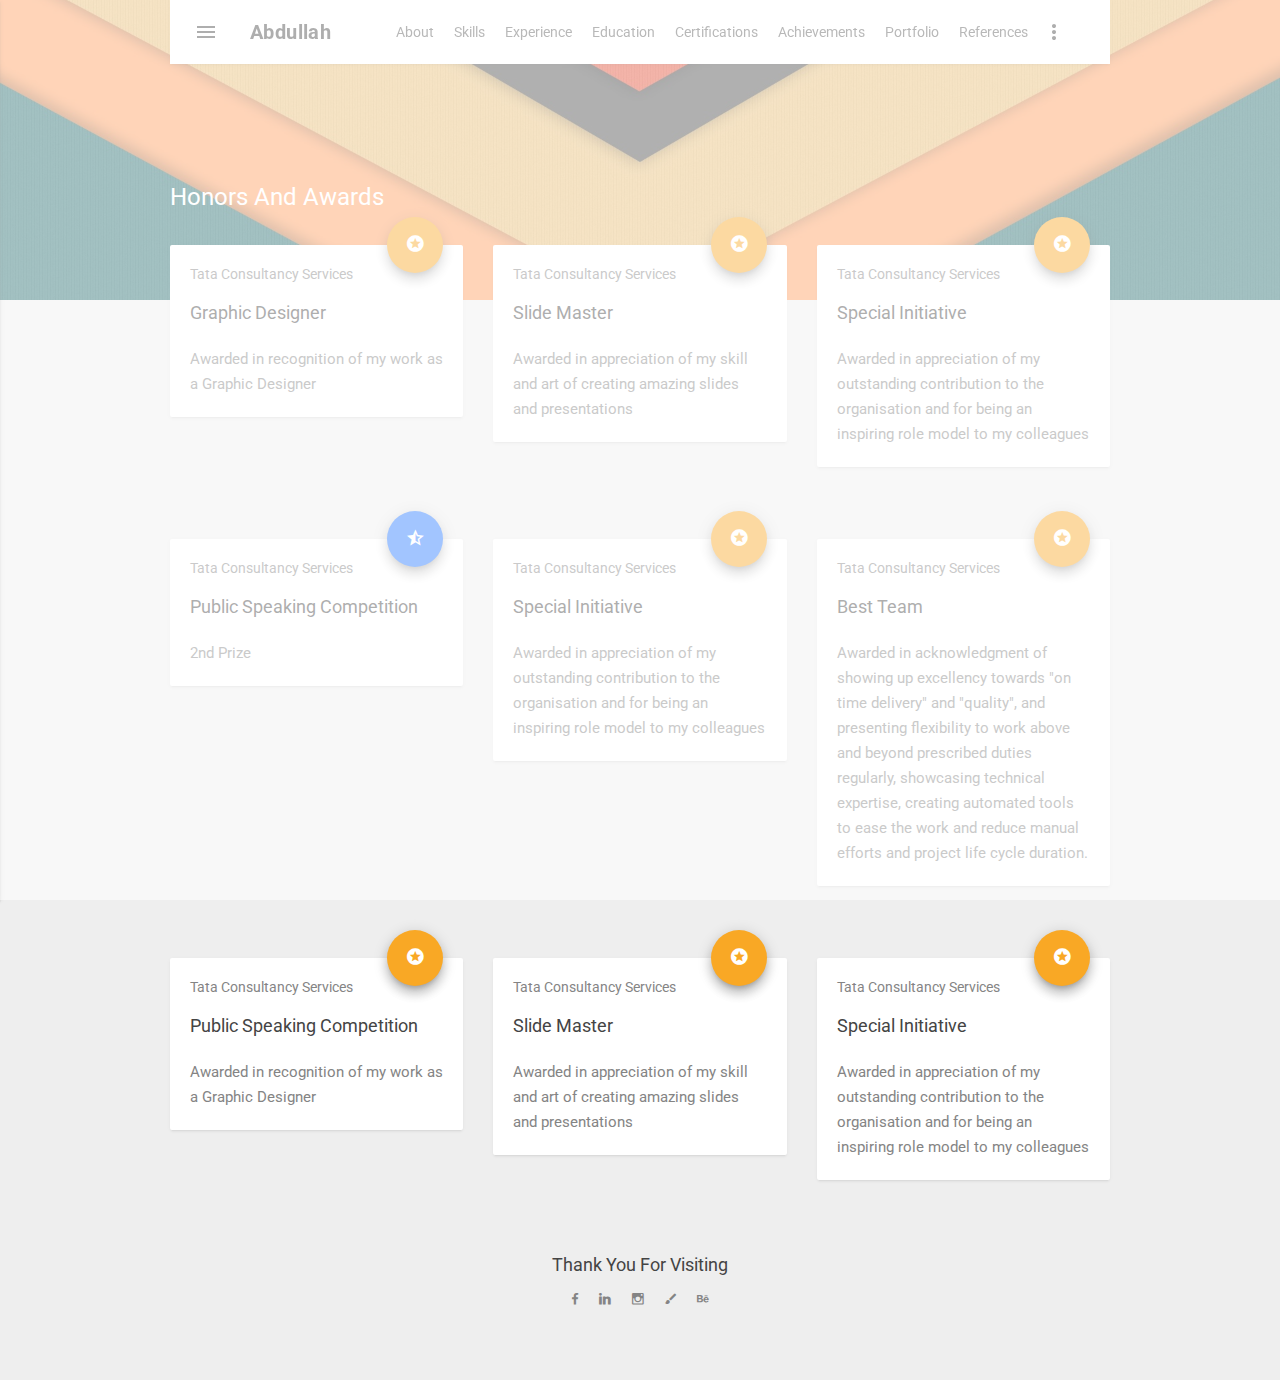
==== commit cff5f50b: "4 may eod" ====
--- a/achievements-list.html
+++ b/achievements-list.html
@@ -3,10 +3,7 @@
 	<head>
 		<meta charset="UTF-8" />
 		<meta name="viewport" content="width=device-width, initial-scale=1.0, maximum-scale=1.0, user-scalable=no" />
-		<title>Material CV/Resume/Vcard/Portfolio by Hencework.</title>
-		<meta name="description" content="Matresume is a material CV / Resume / Vcard / Portfolio HTML5 template by hencework." />
-		<meta name="keywords" content="material design, resume, responsive template, cv, multipurpose, portfolio, html5 template, themeforest.net, bootstrap, html5, creative, landing page, sass, clean, design, modern, angular js," />
-		<meta name="author" content="hencework"/>
+		<title>Achievements</title>
 
 		<link rel="shortcut icon" href="favicon.ico">
 		<link rel="icon" href="favicon.ico" type="image/x-icon">
@@ -35,27 +32,28 @@
 				<header class="mdl-layout__header">
 					<div class="mdl-layout__header-row mdl-scroll-spy-1">
 						<!-- Title -->
-						<a href="index.html"><span class="mdl-layout-title">benjamin</span></a>
+						<a href="index.html"><span class="mdl-layout-title">Abdullah</span></a>
 						<div class="mdl-layout-spacer"></div>
 						<ul class="nav mdl-navigation mdl-layout--large-screen-only">
 							<li><a class="mdl-navigation__link" href="index.html#body">about</a></li>
 							<li><a class="mdl-navigation__link" href="index.html#skills_sec">skills</a></li>
-							<li><a class="mdl-navigation__link" href="index.html#portfolio_sec">portfolio</a></li>
 							<li><a class="mdl-navigation__link" href="index.html#experience_sec">experience</a></li>
 							<li><a class="mdl-navigation__link" href="index.html#education_sec">education</a></li>
-							<li><span id="blog_drp" class="mdl-navigation__link">blog</span>
+							<li><a class="mdl-navigation__link" href="index.html#blog_sec">certifications</a></li>
+							<li><a class="mdl-navigation__link" href="index.html#achievement_sec">achievements</a></li>
+							<li><a class="mdl-navigation__link" href="index.html#portfolio_sec">Portfolio</a></li>
+							<!-- <li><span id="blog_drp" class="mdl-navigation__link">blog</span>
 								<ul class="mdl-menu mdl-menu--bottom-left mdl-js-menu mdl-js-ripple-effect"
 									data-mdl-for="blog_drp">
-									<li class="mdl-menu__item"><a href="achievements-list.html">Blog List</a></li>
+									<li class="mdl-menu__item"><a href="blog-list.html">Blog List</a></li>
 									<li class="mdl-menu__item"><a href="image-blog-post.html">Image Blog Post</a></li>
 									<li class="mdl-menu__item"><a href="gallery-blog-post.html">Gallery Blog Post</a></li>
 									<li class="mdl-menu__item"><a href="youtube-blog-post.html">Youtube Blog Post</a></li>
 									<li class="mdl-menu__item"><a href="vimeo-blog-post.html">Vimeo Blog Post</a></li>
 									<li class="mdl-menu__item"><a href="audio-blog-post.html">Audio Blog Post</a></li>
 								</ul>
-							</li>
+							</li> -->
 							<li><a class="mdl-navigation__link" href="index.html#references_sec">references</a></li>
-							<li><a class="mdl-navigation__link" href="index.html#achievement_sec">contact</a></li>
 						</ul>
 						<!-- Right aligned menu below button -->
 						<button id="demo-menu-lower-right"
@@ -66,8 +64,8 @@
 						<ul class="mdl-menu mdl-menu--bottom-right mdl-js-menu mdl-js-ripple-effect"
 							data-mdl-for="demo-menu-lower-right">
 							<li class="mdl-menu__item"><a href="#"><i class="zmdi zmdi-download font-red pr-10"></i>Download CV</a></li>
-							<li class="mdl-menu__item"><a href="mailto:benjaminsirje49@company.com"><i class="zmdi zmdi-email-open font-green pr-10"></i>Contact Me</a></li>
-							<li class="mdl-menu__item"><a href="callto:12345678910"><i class="zmdi zmdi-phone  font-blue  pr-10"></i>+1 234 567 89 10</a></li>
+							<li class="mdl-menu__item"><a href="mailto:abdullahsaghirahmad@gmail.com"><i class="zmdi zmdi-email-open font-green pr-10"></i>Contact Me</a></li>
+							<li class="mdl-menu__item"><a href="callto:12345678910"><i class="zmdi zmdi-phone  font-blue  pr-10"></i>+91-9455259090</a></li>
 						</ul>
 					</div>
 				</header>
@@ -78,10 +76,10 @@
 					<div class="nicescroll-bar">
 						<div class="drawer-profile-wrap">
 							<div class="candidate-img-drawer mt-25 mb-20"></div>
-							<span class="candidate-name block mb-10 text-center">benjamin sirge</span>
+							<span class="candidate-name block mb-10 text-center">Abdulah Saghir Ahmad</span>
 							<ul class="social-icons  mb-30">
 								<li>
-									<a class="facebook-link" href="#">
+									<a class="facebook-link" href="https://www.facebook.com/abdullahsaghirahmad/">
 										<i id="tt11" class="zmdi zmdi-facebook"></i>
 										<div class="mdl-tooltip" data-mdl-for="tt11">
 											facebook
@@ -89,15 +87,7 @@
 									</a>
 								</li>
 								<li>
-									<a class="twitter-link" href="#">
-										<i id="tt12" class="zmdi zmdi-twitter"></i>
-										<div class="mdl-tooltip" data-mdl-for="tt12">
-											twitter
-										</div>
-									</a>
-								</li>
-								<li>
-									<a class="linkedin-link" href="#">
+									<a class="linkedin-link" href="https://www.linkedin.com/in/abdullah-saghir-ahmad-13546056">
 										<i id="tt13" class="zmdi zmdi-linkedin"></i>
 										<div class="mdl-tooltip" data-mdl-for="tt13">
 											linkedin
@@ -105,89 +95,86 @@
 									</a>
 								</li>
 								<li>
-									<a class="dribbble-link" href="#">
-										<i id="tt14" class="zmdi zmdi-dribbble"></i>
-										<div class="mdl-tooltip" data-mdl-for="tt14">
-											dribbble
-										</div>
-									</a>
-								</li>
-								<li>
-									<a class="instagram-link" href="#">
+									<a class="instagram-link" href="https://instagram.com/the.final.shot/">
 										<i id="tt15" class="zmdi zmdi-instagram"></i>
 										<div class="mdl-tooltip" data-mdl-for="tt15">
 											instagram
 										</div>
 									</a>
 								</li>
+								<li>
+									<a class="twitter-link" href="http://theoriginalabz.deviantart.com/">
+										<i id="tt12" class="zmdi zmdi-brush"></i>
+										<div class="mdl-tooltip" data-mdl-for="tt12">
+											deviantArt
+										</div>
+									</a>
+								</li>
+								<li>
+									<a class="dribbble-link" href="https://www.behance.net/abdullahsa624a/">
+										<i id="tt14" class="zmdi zmdi-behance"></i>
+										<div class="mdl-tooltip" data-mdl-for="tt14">
+											behance
+										</div>
+									</a>
+								</li>
 							</ul>
 						</div>
 						<div class="mdl-scroll-spy-2">
 							<ul class="mdl-navigation">
 								<li>
-									<a class="mdl-navigation__link border-top-sep"  href="index.html#body">
+									<a class="mdl-navigation__link border-top-sep" data-scroll href="#body">
 										<i class="zmdi zmdi-border-color pr-15"></i>
 										<span class="font-capitalize">about</span>
 									</a>
 								</li>
 								<li>
-									<a class="mdl-navigation__link border-top-sep"  href="index.html#skills_sec">
+									<a class="mdl-navigation__link border-top-sep" data-scroll href="#skills_sec">
 										<i class="zmdi zmdi-cutlery pr-15"></i>
 										<span class="font-capitalize">skills</span>
 									</a>
 								</li>
 								<li>
-									<a class="mdl-navigation__link border-top-sep"  href="index.html#portfolio_sec">
+									<a class="mdl-navigation__link border-top-sep" data-scroll href="#experience_sec">
 										<i class="zmdi zmdi-case pr-15"></i>
-										<span class="font-capitalize">portfolio</span>
-									</a>
-								</li>
-								<li>
-									<a class="mdl-navigation__link border-top-sep"  href="index.html#experience_sec">
-										<i class="zmdi zmdi-shield-check pr-15"></i>
 										<span class="font-capitalize">experience</span>
 									</a>
 								</li>
 								<li>
-									<a class="mdl-navigation__link border-top-sep"  href="index.html#education_sec">
+									<a class="mdl-navigation__link border-top-sep" data-scroll href="#education_sec">
 										<i class="zmdi zmdi-library pr-15"></i>
 										<span class="font-capitalize">education</span>
 									</a>
 								</li>
-
-								<li>
-									<a class="mdl-navigation__link border-top-sep" href="javascript:void(0);" data-toggle="collapse" data-target="#blog_dr">
-										<i class="zmdi zmdi-tag-more pr-15"></i>
-										<span class="font-capitalize">blog</span>
-									</a>
-									<ul id="blog_dr" class="collapse collapse-level-1">
-										<li><a class="mdl-navigation__link border-top-sep" href="achievements-list.html">Blog List</a></li>
-										<li><a class="mdl-navigation__link border-top-sep" href="image-blog-post.html">Image Blog Post</a></li>
-										<li><a class="mdl-navigation__link border-top-sep" href="gallery-blog-post.html">Gallery Blog Post</a></li>
-										<li><a class="mdl-navigation__link border-top-sep" href="youtube-blog-post.html">Youtube Blog Post</a></li>
-										<li><a class="mdl-navigation__link border-top-sep" href="vimeo-blog-post.html">Vimeo Blog Post</a></li>
-										<li><a class="mdl-navigation__link border-top-sep" href="audio-blog-post.html">Audio Blog Post</a></li>
-									</ul>
-								</li>
-
-								<li>
-									<a class="mdl-navigation__link border-top-sep"  href="index.html#references_sec">
+								<li>
+									<a class="mdl-navigation__link border-top-sep" data-scroll href="#blog_sec">
+										<i class="zmdi zmdi-shield-check pr-15"></i>
+										<span class="font-capitalize">certifications</span>
+									</a>
+								</li>
+								<li>
+									<a class="mdl-navigation__link border-top-sep border-bottom-sep" 	data-scroll  href="#achievement_sec">
+										<i class="zmdi zmdi-star-circle pr-15"></i>
+										<span class="font-capitalize">achievements</span>
+									</a>
+								</li>
+								<li>
+									<a class="mdl-navigation__link border-top-sep border-bottom-sep" 	data-scroll  href="#portfolio_sec">
+										<i class="zmdi zmdi-group-work pr-15"></i>
+										<span class="font-capitalize">Portfolio</span>
+									</a>
+								</li>
+								<li>
+									<a class="mdl-navigation__link border-top-sep" data-scroll href="#references_sec">
 										<i class="zmdi zmdi-bookmark pr-15"></i>
 										<span class="font-capitalize">references</span>
 									</a>
 								</li>
-
-								<li>
-									<a class="mdl-navigation__link border-top-sep border-bottom-sep"  href="index.html#achievement_sec">
-										<i class="zmdi zmdi-email pr-15"></i>
-										<span class="font-capitalize">contact</span>
-									</a>
-								</li>
 							</ul>
 						</div>
-						<div class="drawer-footer mt-50 mb-30 text-center">
-							<p class="font-12 mt-10">Hencework &copy; 2017.</p>
-						</div>
+						<!-- <div class="drawer-footer mt-50 mb-30 text-center">
+							<p class="font-12 mt-10">Abdullah &copy; 2017.</p>
+						</div> -->
 					</div>
 				</div>
 				<!--/Left Sidebar-->
@@ -195,230 +182,163 @@
 				<!--Main Content-->
 				<div class="main-content relative">
 					<div class="container">
-						<!--Blog Sec-->
+						<!--Achievements Sec-->
 						<section id="blog_sec" class="blog-sec mt-180 mt-sm-120">
-							<h2 class="mb-30 font-white">blog</h2>
+							<h2 class="mb-30 font-white">Honors and Awards</h2>
 							<div class="row">
-								<div class="col-sm-6 mb-30">
-									<div class="mdl-card mdl-shadow--2dp pa-0">
-										<div class="mdl-card__title pa-0">
-											<div class="blog-img blog-1"></div>
-										</div>
-										<div class="mdl-card__supporting-text relative">
-											<span class="blog-cat">photography</span>
-											<a href="image-blog-post.html">
-												<h4 class="mt-15 mb-20">This is Image Blog Post</h4>
-											</a>
-											<p>Lorem ipsum dolor sit amet, consectetur adipiscing elit eleifend lacinia...</p>
-											<a href="image-blog-post.html" class="mdl-button mdl-js-button mdl-button--fab mdl-js-ripple-effect bg-blue mdl-shadow--8dp">
-												<i class="zmdi zmdi zmdi-image-o"></i>
-											</a>
-										</div>
-										<div class="mdl-card__actions mdl-card--border">
-											<span class="blog-post-date inline-block">21.1.17</span>
-											<div class="mdl-layout-spacer"></div>
-											<button class="mdl-button mdl-button--icon mdl-js-button mdl-js-ripple-effect mr-5">
-												<i class="zmdi zmdi-favorite"></i>
-											</button>
-											<button id ="share_menu_1" class="mdl-button mdl-button--icon mdl-js-button mdl-js-ripple-effect">
-												<i class="zmdi zmdi-share"></i>
-											</button>
-											<ul class="mdl-menu mdl-menu--bottom-right mdl-js-menu mdl-js-ripple-effect"
-												data-mdl-for="share_menu_1">
-											  <li class="mdl-menu__item">Facebook</li>
-											  <li class="mdl-menu__item">Twitter</li>
-											  <li class="mdl-menu__item">LinkedIn</li>
-											</ul>
-										</div>
-									</div>
-								</div>
-								<div class="col-sm-6 mb-30">
-									<div class="mdl-card mdl-shadow--2dp pa-0">
-										<div class="mdl-card__title pa-0">
-											<div class="blog-img blog-2"></div>
-										</div>
-										<div class="mdl-card__supporting-text relative">
-											<span class="blog-cat">Illustration</span>
-											<a href="gallery-blog-post.html">
-												<h4 class="mt-15 mb-20">This is Gallery Blog Post</h4>
-											</a>
-											<p>Lorem ipsum dolor sit amet, consectetur adipiscing elit eleifend lacinia...</p>
-											<a href="gallery-blog-post.html" class="mdl-button mdl-js-button mdl-button--fab mdl-js-ripple-effect bg-green mdl-shadow--8dp">
-												<i class="zmdi zmdi-collection-image-o"></i>
-											</a>
-										</div>
-										<div class="mdl-card__actions mdl-card--border">
-											<span class="blog-post-date inline-block">18.1.17</span>
-											<div class="mdl-layout-spacer"></div>
-											<button class="mdl-button mdl-button--icon mdl-js-button mdl-js-ripple-effect mr-5">
-												<i class="zmdi zmdi-favorite"></i>
-											</button>
-											<button id ="share_menu_2" class="mdl-button mdl-button--icon mdl-js-button mdl-js-ripple-effect">
-												<i class="zmdi zmdi-share"></i>
-											</button>
-											<ul class="mdl-menu mdl-menu--bottom-right mdl-js-menu mdl-js-ripple-effect"
-												data-mdl-for="share_menu_2">
-											  <li class="mdl-menu__item">Facebook</li>
-											  <li class="mdl-menu__item">Twitter</li>
-											  <li class="mdl-menu__item">LinkedIn</li>
-											</ul>
-										</div>
-									</div>
-								</div>
+								<div class="col-sm-4 mb-30">
+									<div class="mdl-card mdl-shadow--2dp pa-0">
+										<div class="mdl-card__supporting-text relative">
+											<span class="blog-cat">Tata Consultancy Services</span>
+											<a href="https://drive.google.com/file/d/0ByFSl5W-SUsEOW9TOUV1bVZ0WW8/view">
+												<h4 class="mt-15 mb-20">Graphic Designer</h4>
+											</a>
+											<p>Awarded in recognition of my work as a Graphic Designer</p>
+											<a href="https://drive.google.com/file/d/0ByFSl5W-SUsEOW9TOUV1bVZ0WW8/view" class="mdl-button mdl-js-button mdl-button--fab mdl-js-ripple-effect bg-deepyellow mdl-shadow--8dp">
+												<i class="zmdi zmdi-star-circle"></i>
+											</a>
+										</div>
+									</div>
+								</div>
+								<div class="col-sm-4 mb-30">
+									<div class="mdl-card mdl-shadow--2dp pa-0">
+										<div class="mdl-card__supporting-text relative">
+											<span class="blog-cat">Tata Consultancy Services</span>
+											<a href="https://drive.google.com/file/d/0ByFSl5W-SUsEOW9TOUV1bVZ0WW8/view">
+												<h4 class="mt-15 mb-20">Slide Master</h4>
+											</a>
+											<p>Awarded in appreciation of my skill and art of creating amazing slides and presentations</p>
+											<a href="https://drive.google.com/file/d/0ByFSl5W-SUsEOW9TOUV1bVZ0WW8/view" class="mdl-button mdl-js-button mdl-button--fab mdl-js-ripple-effect bg-deepyellow mdl-shadow--8dp">
+												<i class="zmdi zmdi-star-circle"></i>
+											</a>
+										</div>
+									</div>
+								</div>
+								<div class="col-sm-4 mb-30">
+									<div class="mdl-card mdl-shadow--2dp pa-0">
+										<div class="mdl-card__supporting-text relative">
+											<span class="blog-cat">Tata Consultancy Services</span>
+											<a href="https://drive.google.com/file/d/0ByFSl5W-SUsEOW9TOUV1bVZ0WW8/view">
+												<h4 class="mt-15 mb-20">Special Initiative</h4>
+											</a>
+											<p>Awarded in appreciation of my outstanding contribution to the organisation and for being an inspiring role model to my colleagues</p>
+											<a href="https://drive.google.com/file/d/0ByFSl5W-SUsEOW9TOUV1bVZ0WW8/view" class="mdl-button mdl-js-button mdl-button--fab mdl-js-ripple-effect bg-deepyellow mdl-shadow--8dp">
+												<i class="zmdi zmdi-star-circle"></i>
+											</a>
+										</div>
+									</div>
+								</div>
+						</div>
+<br>
+<br>
+				<!-- Row 2 -->
+				<div class="row">
+					<div class="col-sm-4 mb-30">
+						<div class="mdl-card mdl-shadow--2dp pa-0">
+							<div class="mdl-card__supporting-text relative">
+								<span class="blog-cat">Tata Consultancy Services</span>
+								<a href="https://drive.google.com/file/d/0ByFSl5W-SUsEOW9TOUV1bVZ0WW8/view">
+									<h4 class="mt-15 mb-20">Public Speaking Competition</h4>
+								</a>
+								<p>2nd Prize</p>
+								<a href="https://drive.google.com/file/d/0ByFSl5W-SUsEOW9TOUV1bVZ0WW8/view" class="mdl-button mdl-js-button mdl-button--fab mdl-js-ripple-effect bg-blue mdl-shadow--8dp">
+									<i class="zmdi zmdi-star-half"></i>
+								</a>
 							</div>
+						</div>
+					</div>
+					<div class="col-sm-4 mb-30">
+						<div class="mdl-card mdl-shadow--2dp pa-0">
+							<div class="mdl-card__supporting-text relative">
+								<span class="blog-cat">Tata Consultancy Services</span>
+								<a href="https://drive.google.com/file/d/0ByFSl5W-SUsEOW9TOUV1bVZ0WW8/view">
+									<h4 class="mt-15 mb-20">Special Initiative</h4>
+								</a>
+								<p>Awarded in appreciation of my outstanding contribution to the organisation and for being an inspiring role model to my colleagues</p>
+								<a href="https://drive.google.com/file/d/0ByFSl5W-SUsEOW9TOUV1bVZ0WW8/view" class="mdl-button mdl-js-button mdl-button--fab mdl-js-ripple-effect bg-deepyellow mdl-shadow--8dp">
+									<i class="zmdi zmdi-star-circle"></i>
+								</a>
+							</div>
+						</div>
+					</div>
+					<div class="col-sm-4 mb-30">
+						<div class="mdl-card mdl-shadow--2dp pa-0">
+							<div class="mdl-card__supporting-text relative">
+								<span class="blog-cat">Tata Consultancy Services</span>
+								<a href="https://drive.google.com/file/d/0ByFSl5W-SUsEOW9TOUV1bVZ0WW8/view">
+									<h4 class="mt-15 mb-20">Best Team</h4>
+								</a>
+								<p>Awarded in acknowledgment of showing up excellency towards "on time delivery" and "quality", and presenting flexibility to work above and beyond prescribed duties regularly, showcasing technical expertise, creating automated tools to ease the work and reduce manual efforts and project life cycle duration.</p>
+								<a href="https://drive.google.com/file/d/0ByFSl5W-SUsEOW9TOUV1bVZ0WW8/view" class="mdl-button mdl-js-button mdl-button--fab mdl-js-ripple-effect bg-deepyellow mdl-shadow--8dp">
+									<i class="zmdi zmdi-star-circle"></i>
+								</a>
+							</div>
+						</div>
+					</div>
+			</div>
+			<br>
+			<br>
+							<!-- Row 3 -->
 							<div class="row">
-								<div class="col-sm-6 mb-30">
-									<div class="mdl-card mdl-shadow--2dp pa-0">
-										<div class="mdl-card__title pa-0">
-											<div class="blog-img blog-3"></div>
-										</div>
-										<div class="mdl-card__supporting-text relative">
-											<span class="blog-cat">Video</span>
-											<a href="youtube-blog-post.html">
-												<h4 class="mt-15 mb-20">This is Youtube Blog Post</h4>
-											</a>
-											<p>Lorem ipsum dolor sit amet, consectetur adipiscing elit eleifend lacinia...</p>
-											<a href="youtube-blog-post.html" class="mdl-button mdl-js-button mdl-button--fab mdl-js-ripple-effect bg-red mdl-shadow--8dp">
-												<i class="zmdi zmdi-youtube-play"></i>
-											</a>
-										</div>
-										<div class="mdl-card__actions mdl-card--border">
-											<span class="blog-post-date inline-block">15.1.17</span>
-											<div class="mdl-layout-spacer"></div>
-											<button class="mdl-button mdl-button--icon mdl-js-button mdl-js-ripple-effect mr-5">
-												<i class="zmdi zmdi-favorite"></i>
-											</button>
-											<button id ="share_menu_3" class="mdl-button mdl-button--icon mdl-js-button mdl-js-ripple-effect">
-												<i class="zmdi zmdi-share"></i>
-											</button>
-											<ul class="mdl-menu mdl-menu--bottom-right mdl-js-menu mdl-js-ripple-effect"
-												data-mdl-for="share_menu_3">
-											  <li class="mdl-menu__item">Facebook</li>
-											  <li class="mdl-menu__item">Twitter</li>
-											  <li class="mdl-menu__item">LinkedIn</li>
-											</ul>
-										</div>
-									</div>
-								</div>
-								<div class="col-sm-6 mb-30">
-									<div class="mdl-card mdl-shadow--2dp pa-0">
-										<div class="mdl-card__title pa-0">
-											<div class="blog-img blog-4"></div>
-										</div>
-										<div class="mdl-card__supporting-text relative">
-											<span class="blog-cat">Videography</span>
-											<a href="vimeo-blog-post.html">
-												<h4 class="mt-15 mb-20">This is Vimeo Video Blog Post</h4>
-											</a>
-											<p>Lorem ipsum dolor sit amet, consectetur adipiscing elit eleifend lacinia...</p>
-											<a href="vimeo-blog-post.html" class="mdl-button mdl-js-button mdl-button--fab mdl-js-ripple-effect bg-violet mdl-shadow--8dp">
-												<i class="zmdi zmdi-youtube-play"></i>
-											</a>
-										</div>
-										<div class="mdl-card__actions mdl-card--border">
-											<span class="blog-post-date inline-block">14.1.17</span>
-											<div class="mdl-layout-spacer"></div>
-											<button class="mdl-button mdl-button--icon mdl-js-button mdl-js-ripple-effect mr-5">
-												<i class="zmdi zmdi-favorite"></i>
-											</button>
-											<button id ="share_menu_4" class="mdl-button mdl-button--icon mdl-js-button mdl-js-ripple-effect">
-												<i class="zmdi zmdi-share"></i>
-											</button>
-											<ul class="mdl-menu mdl-menu--bottom-right mdl-js-menu mdl-js-ripple-effect"
-												data-mdl-for="share_menu_4">
-											  <li class="mdl-menu__item">Facebook</li>
-											  <li class="mdl-menu__item">Twitter</li>
-											  <li class="mdl-menu__item">LinkedIn</li>
-											</ul>
-										</div>
-									</div>
-								</div>
-							</div>
-
-							<div class="row">
-								<div class="col-sm-6 mb-30">
-									<div class="mdl-card mdl-shadow--2dp pa-0">
-										<div class="mdl-card__title pa-0">
-											<div class="blog-img blog-5"></div>
-										</div>
-										<div class="mdl-card__supporting-text relative">
-											<span class="blog-cat">Music</span>
-											<a href="audio-blog-post.html">
-												<h4 class="mt-15 mb-20">This is a Audio Blog Post</h4>
-											</a>
-											<p>Lorem ipsum dolor sit amet, consectetur adipiscing elit eleifend lacinia...</p>
-											<a href="audio-blog-post.html" class="mdl-button mdl-js-button mdl-button--fab mdl-js-ripple-effect bg-red mdl-shadow--8dp">
-												<i class="zmdi zmdi-audio"></i>
-											</a>
-										</div>
-										<div class="mdl-card__actions mdl-card--border">
-											<span class="blog-post-date inline-block">12.1.17</span>
-											<div class="mdl-layout-spacer"></div>
-											<button class="mdl-button mdl-button--icon mdl-js-button mdl-js-ripple-effect mr-5">
-												<i class="zmdi zmdi-favorite"></i>
-											</button>
-											<button id ="share_menu_5" class="mdl-button mdl-button--icon mdl-js-button mdl-js-ripple-effect">
-												<i class="zmdi zmdi-share"></i>
-											</button>
-											<ul class="mdl-menu mdl-menu--bottom-right mdl-js-menu mdl-js-ripple-effect"
-												data-mdl-for="share_menu_5">
-											  <li class="mdl-menu__item">Facebook</li>
-											  <li class="mdl-menu__item">Twitter</li>
-											  <li class="mdl-menu__item">LinkedIn</li>
-											</ul>
-										</div>
-									</div>
-								</div>
-								<div class="col-sm-6 mb-30">
-									<div class="mdl-card mdl-shadow--2dp pa-0">
-										<div class="mdl-card__title pa-0">
-											<div class="blog-img blog-6"></div>
-										</div>
-										<div class="mdl-card__supporting-text relative">
-											<span class="blog-cat">photography</span>
-											<a href="image-blog-post.html">
-												<h4 class="mt-15 mb-20">This is Image Blog Post</h4>
-											</a>
-											<p>Lorem ipsum dolor sit amet, consectetur adipiscing elit eleifend lacinia...</p>
-											<a href="image-blog-post.html" class="mdl-button mdl-js-button mdl-button--fab mdl-js-ripple-effect bg-blue mdl-shadow--8dp">
-												<i class="zmdi zmdi-image-o"></i>
-											</a>
-										</div>
-										<div class="mdl-card__actions mdl-card--border">
-											<span class="blog-post-date inline-block">10.1.17</span>
-											<div class="mdl-layout-spacer"></div>
-											<button class="mdl-button mdl-button--icon mdl-js-button mdl-js-ripple-effect mr-5">
-												<i class="zmdi zmdi-favorite"></i>
-											</button>
-											<button id ="share_menu_6" class="mdl-button mdl-button--icon mdl-js-button mdl-js-ripple-effect">
-												<i class="zmdi zmdi-share"></i>
-											</button>
-											<ul class="mdl-menu mdl-menu--bottom-right mdl-js-menu mdl-js-ripple-effect"
-												data-mdl-for="share_menu_6">
-											  <li class="mdl-menu__item">Facebook</li>
-											  <li class="mdl-menu__item">Twitter</li>
-											  <li class="mdl-menu__item">LinkedIn</li>
-											</ul>
-										</div>
-									</div>
-								</div>
-							</div>
-
-							<div class="navigation-block mb-30">
+								<div class="col-sm-4 mb-30">
+									<div class="mdl-card mdl-shadow--2dp pa-0">
+										<div class="mdl-card__supporting-text relative">
+											<span class="blog-cat">Tata Consultancy Services</span>
+											<a href="https://drive.google.com/file/d/0ByFSl5W-SUsEOW9TOUV1bVZ0WW8/view">
+												<h4 class="mt-15 mb-20">Public Speaking Competition</h4>
+											</a>
+											<p>Awarded in recognition of my work as a Graphic Designer</p>
+											<a href="https://drive.google.com/file/d/0ByFSl5W-SUsEOW9TOUV1bVZ0WW8/view" class="mdl-button mdl-js-button mdl-button--fab mdl-js-ripple-effect bg-deepyellow mdl-shadow--8dp">
+												<i class="zmdi zmdi-star-circle"></i>
+											</a>
+										</div>
+									</div>
+								</div>
+								<div class="col-sm-4 mb-30">
+									<div class="mdl-card mdl-shadow--2dp pa-0">
+										<div class="mdl-card__supporting-text relative">
+											<span class="blog-cat">Tata Consultancy Services</span>
+											<a href="https://drive.google.com/file/d/0ByFSl5W-SUsEOW9TOUV1bVZ0WW8/view">
+												<h4 class="mt-15 mb-20">Slide Master</h4>
+											</a>
+											<p>Awarded in appreciation of my skill and art of creating amazing slides and presentations</p>
+											<a href="https://drive.google.com/file/d/0ByFSl5W-SUsEOW9TOUV1bVZ0WW8/view" class="mdl-button mdl-js-button mdl-button--fab mdl-js-ripple-effect bg-deepyellow mdl-shadow--8dp">
+												<i class="zmdi zmdi-star-circle"></i>
+											</a>
+										</div>
+									</div>
+								</div>
+								<div class="col-sm-4 mb-30">
+									<div class="mdl-card mdl-shadow--2dp pa-0">
+										<div class="mdl-card__supporting-text relative">
+											<span class="blog-cat">Tata Consultancy Services</span>
+											<a href="https://drive.google.com/file/d/0ByFSl5W-SUsEOW9TOUV1bVZ0WW8/view">
+												<h4 class="mt-15 mb-20">Special Initiative</h4>
+											</a>
+											<p>Awarded in appreciation of my outstanding contribution to the organisation and for being an inspiring role model to my colleagues</p>
+											<a href="https://drive.google.com/file/d/0ByFSl5W-SUsEOW9TOUV1bVZ0WW8/view" class="mdl-button mdl-js-button mdl-button--fab mdl-js-ripple-effect bg-deepyellow mdl-shadow--8dp">
+												<i class="zmdi zmdi-star-circle"></i>
+											</a>
+										</div>
+									</div>
+								</div>
+						</div>
+
+							<!-- <div class="navigation-block mb-30">
 								<a href="#" class="inline-block pull-left prev"><i class="zmdi zmdi-arrow-left font-blue"></i></a>
 								<a href="#" class="inline-block pull-right next"><i class="zmdi zmdi-arrow-right font-blue"></i></a>
 								<div class="clearfix"></div>
-							</div>
+							</div> -->
 						</section>
 						<!--/Blog Sec-->
 
 						<!--Footer Sec-->
 						<footer class="footer-sec sec-pad-top-sm sec-pad-bottom text-center">
-							<h4>thank you for visiting.</h4>
-							<p class="mt-10">Hencework 2017. All rights reserved.</p>
+							<h4>thank you for visiting</h4>
+							<!-- <p class="mt-10">Abdullah 2017. All rights reserved.</p> -->
 								<ul class="social-icons mt-10">
 									<li>
-										<a class="facebook-link" href="#">
+										<a class="facebook-link" href="https://www.facebook.com/abdullahsaghirahmad/">
 											<i id="tt6" class="zmdi zmdi-facebook"></i>
 											<div class="mdl-tooltip" data-mdl-for="tt6">
 												facebook
@@ -426,15 +346,7 @@
 										</a>
 									</li>
 									<li>
-										<a class="twitter-link" href="#">
-											<i id="tt7" class="zmdi zmdi-twitter"></i>
-											<div class="mdl-tooltip" data-mdl-for="tt7">
-												twitter
-											</div>
-										</a>
-									</li>
-									<li>
-										<a class="linkedin-link" href="#">
+										<a class="linkedin-link" href="https://www.linkedin.com/in/abdullah-saghir-ahmad-13546056/">
 											<i id="tt8" class="zmdi zmdi-linkedin"></i>
 											<div class="mdl-tooltip" data-mdl-for="tt8">
 												linkedin
@@ -442,18 +354,26 @@
 										</a>
 									</li>
 									<li>
-										<a class="dribbble-link" href="#">
-											<i id="tt9" class="zmdi zmdi-dribbble"></i>
+										<a class="instagram-link" href="https://instagram.com/the.final.shot/">
+											<i id="tt9" class="zmdi zmdi-instagram"></i>
 											<div class="mdl-tooltip" data-mdl-for="tt9">
-												dribbble
+												instagram
 											</div>
 										</a>
 									</li>
 									<li>
-										<a class="instagram-link" href="#">
-											<i id="tt10" class="zmdi zmdi-instagram"></i>
+										<a class="twitter-link" href="http://theoriginalabz.deviantart.com/">
+											<i id="tt7" class="zmdi zmdi-brush"></i>
+											<div class="mdl-tooltip" data-mdl-for="tt7">
+												deviantArt
+											</div>
+										</a>
+									</li>
+									<li>
+										<a class="dribbble-link" href="https://www.behance.net/abdullahsa624a/">
+											<i id="tt10" class="zmdi zmdi-behance"></i>
 											<div class="mdl-tooltip" data-mdl-for="tt10">
-												instagram
+												behance
 											</div>
 										</a>
 									</li>
--- a/css/style.css
+++ b/css/style.css
@@ -708,6 +708,13 @@
 .bg-yellow {
   background: #fec107 !important; }
 
+  .bg-orange {
+    background: #CF6853 !important; }
+  .bg-cyan {
+    background: #44B3C9 !important; }
+    .bg-deepyellow {
+      background: #f9a825 !important; }
+
 .bg-red {
   background: #ff3d00 !important; }
 
@@ -941,7 +948,7 @@
   .mdl-layout__header .mdl-layout__header-row .mdl-navigation .mdl-navigation__link {
     color: #444;
     text-transform: capitalize;
-    padding: 0 15px;
+    padding: 0 10px;
     position: relative;
     -moz-transition: 0.3s ease;
     -o-transition: 0.3s ease;
@@ -1163,7 +1170,7 @@
   left: 0;
   top: 0; }
   .bg-struct.bg-img {
-    background: url("../img/abstract-bg-2.jpg");
+    background: url("../img/abstract-bg-my-8.jpg");
     background-position: center;
     background-size: cover; }
   .bg-struct.bg-img-2 {
@@ -1466,7 +1473,7 @@
 .interest-sec .mdl-card i {
   font-size: 30px;
   display: block;
-  color: #fec107; }
+  color: #37474f; }
 .interest-sec .mdl-card span {
   display: block;
   text-transform: capitalize;
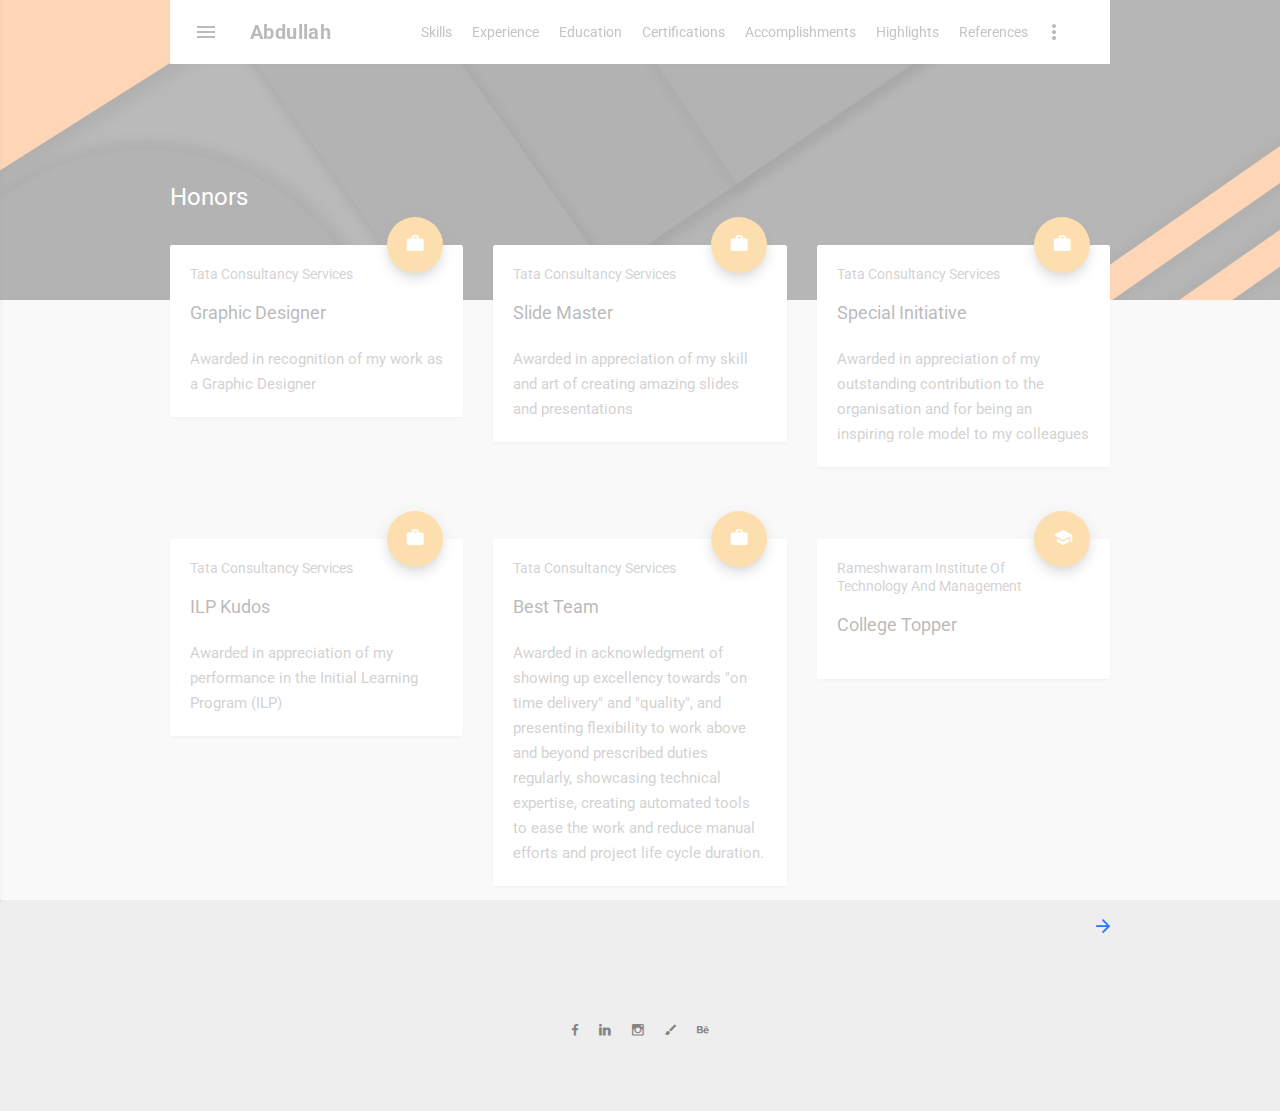
==== commit e882ec12: "modded index, accomplishments and added awards page" ====
--- a/achievements-list.html
+++ b/achievements-list.html
@@ -3,7 +3,7 @@
 	<head>
 		<meta charset="UTF-8" />
 		<meta name="viewport" content="width=device-width, initial-scale=1.0, maximum-scale=1.0, user-scalable=no" />
-		<title>Achievements</title>
+		<title>Honors</title>
 
 		<link rel="shortcut icon" href="favicon.ico">
 		<link rel="icon" href="favicon.ico" type="image/x-icon">
@@ -32,16 +32,24 @@
 				<header class="mdl-layout__header">
 					<div class="mdl-layout__header-row mdl-scroll-spy-1">
 						<!-- Title -->
-						<a href="index.html"><span class="mdl-layout-title">Abdullah</span></a>
+						<a href="index.html" href="index.html#body"><span class="mdl-layout-title">Abdullah</span></a>
 						<div class="mdl-layout-spacer"></div>
 						<ul class="nav mdl-navigation mdl-layout--large-screen-only">
-							<li><a class="mdl-navigation__link" href="index.html#body">about</a></li>
+							<!-- <li><a class="mdl-navigation__link" data-scroll href="#body">about</a></li> -->
 							<li><a class="mdl-navigation__link" href="index.html#skills_sec">skills</a></li>
 							<li><a class="mdl-navigation__link" href="index.html#experience_sec">experience</a></li>
 							<li><a class="mdl-navigation__link" href="index.html#education_sec">education</a></li>
 							<li><a class="mdl-navigation__link" href="index.html#blog_sec">certifications</a></li>
-							<li><a class="mdl-navigation__link" href="index.html#achievement_sec">achievements</a></li>
-							<li><a class="mdl-navigation__link" href="index.html#portfolio_sec">Portfolio</a></li>
+							<!-- <li><a class="mdl-navigation__link" data-scroll href="#achievement_sec">accomplishments</a></li> -->
+
+							<li><span id="accomplishments_drp" class="mdl-navigation__link">accomplishments</span>
+								<ul class="mdl-menu mdl-menu--bottom-left mdl-js-menu mdl-js-ripple-effect"
+									data-mdl-for="accomplishments_drp">
+									<li class="mdl-menu__item"><a href="achievements-list.html">Honors</a></li>
+									<li class="mdl-menu__item"><a href="awards.html">Awards</a></li>
+								</ul>
+							</li>
+							<li><a class="mdl-navigation__link" href="index.html#portfolio_sec">highlights</a></li>
 							<!-- <li><span id="blog_drp" class="mdl-navigation__link">blog</span>
 								<ul class="mdl-menu mdl-menu--bottom-left mdl-js-menu mdl-js-ripple-effect"
 									data-mdl-for="blog_drp">
@@ -155,13 +163,13 @@
 								<li>
 									<a class="mdl-navigation__link border-top-sep border-bottom-sep" 	data-scroll  href="#achievement_sec">
 										<i class="zmdi zmdi-star-circle pr-15"></i>
-										<span class="font-capitalize">achievements</span>
+										<span class="font-capitalize">accomplishments</span>
 									</a>
 								</li>
 								<li>
 									<a class="mdl-navigation__link border-top-sep border-bottom-sep" 	data-scroll  href="#portfolio_sec">
 										<i class="zmdi zmdi-group-work pr-15"></i>
-										<span class="font-capitalize">Portfolio</span>
+										<span class="font-capitalize">highlights</span>
 									</a>
 								</li>
 								<li>
@@ -184,7 +192,7 @@
 					<div class="container">
 						<!--Achievements Sec-->
 						<section id="blog_sec" class="blog-sec mt-180 mt-sm-120">
-							<h2 class="mb-30 font-white">Honors and Awards</h2>
+							<h2 class="mb-30 font-white">Honors</h2>
 							<div class="row">
 								<div class="col-sm-4 mb-30">
 									<div class="mdl-card mdl-shadow--2dp pa-0">
@@ -195,7 +203,7 @@
 											</a>
 											<p>Awarded in recognition of my work as a Graphic Designer</p>
 											<a href="https://drive.google.com/file/d/0ByFSl5W-SUsEOW9TOUV1bVZ0WW8/view" class="mdl-button mdl-js-button mdl-button--fab mdl-js-ripple-effect bg-deepyellow mdl-shadow--8dp">
-												<i class="zmdi zmdi-star-circle"></i>
+												<i class="zmdi zmdi-case"></i>
 											</a>
 										</div>
 									</div>
@@ -209,7 +217,7 @@
 											</a>
 											<p>Awarded in appreciation of my skill and art of creating amazing slides and presentations</p>
 											<a href="https://drive.google.com/file/d/0ByFSl5W-SUsEOW9TOUV1bVZ0WW8/view" class="mdl-button mdl-js-button mdl-button--fab mdl-js-ripple-effect bg-deepyellow mdl-shadow--8dp">
-												<i class="zmdi zmdi-star-circle"></i>
+												<i class="zmdi zmdi-case"></i>
 											</a>
 										</div>
 									</div>
@@ -223,7 +231,7 @@
 											</a>
 											<p>Awarded in appreciation of my outstanding contribution to the organisation and for being an inspiring role model to my colleagues</p>
 											<a href="https://drive.google.com/file/d/0ByFSl5W-SUsEOW9TOUV1bVZ0WW8/view" class="mdl-button mdl-js-button mdl-button--fab mdl-js-ripple-effect bg-deepyellow mdl-shadow--8dp">
-												<i class="zmdi zmdi-star-circle"></i>
+												<i class="zmdi zmdi-case"></i>
 											</a>
 										</div>
 									</div>
@@ -238,25 +246,11 @@
 							<div class="mdl-card__supporting-text relative">
 								<span class="blog-cat">Tata Consultancy Services</span>
 								<a href="https://drive.google.com/file/d/0ByFSl5W-SUsEOW9TOUV1bVZ0WW8/view">
-									<h4 class="mt-15 mb-20">Public Speaking Competition</h4>
-								</a>
-								<p>2nd Prize</p>
-								<a href="https://drive.google.com/file/d/0ByFSl5W-SUsEOW9TOUV1bVZ0WW8/view" class="mdl-button mdl-js-button mdl-button--fab mdl-js-ripple-effect bg-blue mdl-shadow--8dp">
-									<i class="zmdi zmdi-star-half"></i>
-								</a>
-							</div>
-						</div>
-					</div>
-					<div class="col-sm-4 mb-30">
-						<div class="mdl-card mdl-shadow--2dp pa-0">
-							<div class="mdl-card__supporting-text relative">
-								<span class="blog-cat">Tata Consultancy Services</span>
-								<a href="https://drive.google.com/file/d/0ByFSl5W-SUsEOW9TOUV1bVZ0WW8/view">
-									<h4 class="mt-15 mb-20">Special Initiative</h4>
-								</a>
-								<p>Awarded in appreciation of my outstanding contribution to the organisation and for being an inspiring role model to my colleagues</p>
+									<h4 class="mt-15 mb-20">ILP Kudos</h4>
+								</a>
+								<p>Awarded in appreciation of my performance in the Initial Learning Program (ILP)</p>
 								<a href="https://drive.google.com/file/d/0ByFSl5W-SUsEOW9TOUV1bVZ0WW8/view" class="mdl-button mdl-js-button mdl-button--fab mdl-js-ripple-effect bg-deepyellow mdl-shadow--8dp">
-									<i class="zmdi zmdi-star-circle"></i>
+									<i class="zmdi zmdi-case"></i>
 								</a>
 							</div>
 						</div>
@@ -270,71 +264,40 @@
 								</a>
 								<p>Awarded in acknowledgment of showing up excellency towards "on time delivery" and "quality", and presenting flexibility to work above and beyond prescribed duties regularly, showcasing technical expertise, creating automated tools to ease the work and reduce manual efforts and project life cycle duration.</p>
 								<a href="https://drive.google.com/file/d/0ByFSl5W-SUsEOW9TOUV1bVZ0WW8/view" class="mdl-button mdl-js-button mdl-button--fab mdl-js-ripple-effect bg-deepyellow mdl-shadow--8dp">
-									<i class="zmdi zmdi-star-circle"></i>
+									<i class="zmdi zmdi-case"></i>
 								</a>
 							</div>
 						</div>
 					</div>
+					<div class="col-sm-4 mb-30">
+						<div class="mdl-card mdl-shadow--2dp pa-0">
+							<div class="mdl-card__supporting-text relative">
+								<span class="blog-cat">Rameshwaram Institute of
+									<br>Technology and Management</span>
+								<a href="">
+									<h4 class="mt-15 mb-20">College Topper</h4>
+								</a>
+								<!-- <p></p> -->
+								<a href="" class="mdl-button mdl-js-button mdl-button--fab mdl-js-ripple-effect bg-deepyellow mdl-shadow--8dp">
+									<i class="zmdi zmdi-graduation-cap"></i>
+								</a>
+							</div>
+						</div>
+					</div>
 			</div>
-			<br>
-			<br>
-							<!-- Row 3 -->
-							<div class="row">
-								<div class="col-sm-4 mb-30">
-									<div class="mdl-card mdl-shadow--2dp pa-0">
-										<div class="mdl-card__supporting-text relative">
-											<span class="blog-cat">Tata Consultancy Services</span>
-											<a href="https://drive.google.com/file/d/0ByFSl5W-SUsEOW9TOUV1bVZ0WW8/view">
-												<h4 class="mt-15 mb-20">Public Speaking Competition</h4>
-											</a>
-											<p>Awarded in recognition of my work as a Graphic Designer</p>
-											<a href="https://drive.google.com/file/d/0ByFSl5W-SUsEOW9TOUV1bVZ0WW8/view" class="mdl-button mdl-js-button mdl-button--fab mdl-js-ripple-effect bg-deepyellow mdl-shadow--8dp">
-												<i class="zmdi zmdi-star-circle"></i>
-											</a>
-										</div>
-									</div>
-								</div>
-								<div class="col-sm-4 mb-30">
-									<div class="mdl-card mdl-shadow--2dp pa-0">
-										<div class="mdl-card__supporting-text relative">
-											<span class="blog-cat">Tata Consultancy Services</span>
-											<a href="https://drive.google.com/file/d/0ByFSl5W-SUsEOW9TOUV1bVZ0WW8/view">
-												<h4 class="mt-15 mb-20">Slide Master</h4>
-											</a>
-											<p>Awarded in appreciation of my skill and art of creating amazing slides and presentations</p>
-											<a href="https://drive.google.com/file/d/0ByFSl5W-SUsEOW9TOUV1bVZ0WW8/view" class="mdl-button mdl-js-button mdl-button--fab mdl-js-ripple-effect bg-deepyellow mdl-shadow--8dp">
-												<i class="zmdi zmdi-star-circle"></i>
-											</a>
-										</div>
-									</div>
-								</div>
-								<div class="col-sm-4 mb-30">
-									<div class="mdl-card mdl-shadow--2dp pa-0">
-										<div class="mdl-card__supporting-text relative">
-											<span class="blog-cat">Tata Consultancy Services</span>
-											<a href="https://drive.google.com/file/d/0ByFSl5W-SUsEOW9TOUV1bVZ0WW8/view">
-												<h4 class="mt-15 mb-20">Special Initiative</h4>
-											</a>
-											<p>Awarded in appreciation of my outstanding contribution to the organisation and for being an inspiring role model to my colleagues</p>
-											<a href="https://drive.google.com/file/d/0ByFSl5W-SUsEOW9TOUV1bVZ0WW8/view" class="mdl-button mdl-js-button mdl-button--fab mdl-js-ripple-effect bg-deepyellow mdl-shadow--8dp">
-												<i class="zmdi zmdi-star-circle"></i>
-											</a>
-										</div>
-									</div>
-								</div>
-						</div>
-
-							<!-- <div class="navigation-block mb-30">
-								<a href="#" class="inline-block pull-left prev"><i class="zmdi zmdi-arrow-left font-blue"></i></a>
-								<a href="#" class="inline-block pull-right next"><i class="zmdi zmdi-arrow-right font-blue"></i></a>
+
+
+							<div class="navigation-block mb-30">
+								<!-- <a href="#" class="inline-block pull-left prev"><i class="zmdi zmdi-arrow-left font-blue"></i></a> -->
+								<a href="awards.html" class="inline-block pull-right next"><i class="zmdi zmdi-arrow-right font-blue"></i></a>
 								<div class="clearfix"></div>
-							</div> -->
+							</div>
 						</section>
 						<!--/Blog Sec-->
 
 						<!--Footer Sec-->
 						<footer class="footer-sec sec-pad-top-sm sec-pad-bottom text-center">
-							<h4>thank you for visiting</h4>
+							<!-- <h4>thank you for visiting</h4> -->
 							<!-- <p class="mt-10">Abdullah 2017. All rights reserved.</p> -->
 								<ul class="social-icons mt-10">
 									<li>
--- a/css/style.css
+++ b/css/style.css
@@ -714,6 +714,12 @@
     background: #44B3C9 !important; }
     .bg-deepyellow {
       background: #f9a825 !important; }
+      .bg-golden {
+        background: #DAA520 !important; }
+        .bg-silver {
+          background: #808080 !important; }
+        .bg-bronze {
+          background: #8B4513 !important; }
 
 .bg-red {
   background: #ff3d00 !important; }
@@ -1170,7 +1176,7 @@
   left: 0;
   top: 0; }
   .bg-struct.bg-img {
-    background: url("../img/abstract-bg-my-8.jpg");
+    background: url("../img/abstract-bg-my-4.jpg");
     background-position: center;
     background-size: cover; }
   .bg-struct.bg-img-2 {
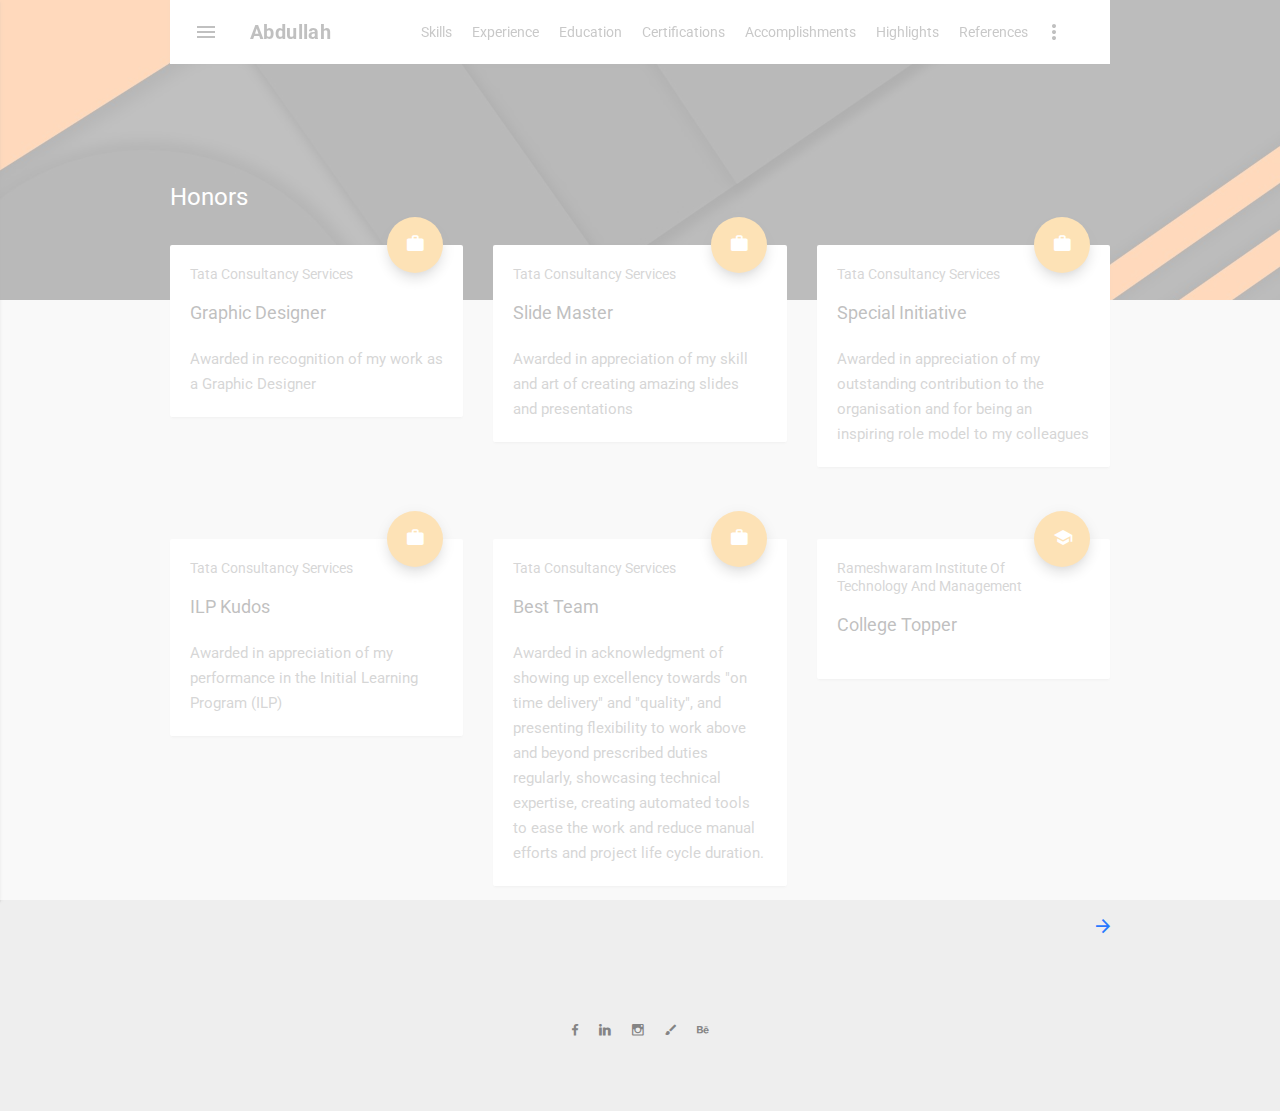
==== commit 3466ac78: "5 may changes" ====
--- a/achievements-list.html
+++ b/achievements-list.html
@@ -35,12 +35,12 @@
 						<a href="index.html" href="index.html#body"><span class="mdl-layout-title">Abdullah</span></a>
 						<div class="mdl-layout-spacer"></div>
 						<ul class="nav mdl-navigation mdl-layout--large-screen-only">
-							<!-- <li><a class="mdl-navigation__link" data-scroll href="#body">about</a></li> -->
+							<!-- <li><a class="mdl-navigation__link" href="#body">about</a></li> -->
 							<li><a class="mdl-navigation__link" href="index.html#skills_sec">skills</a></li>
 							<li><a class="mdl-navigation__link" href="index.html#experience_sec">experience</a></li>
 							<li><a class="mdl-navigation__link" href="index.html#education_sec">education</a></li>
 							<li><a class="mdl-navigation__link" href="index.html#blog_sec">certifications</a></li>
-							<!-- <li><a class="mdl-navigation__link" data-scroll href="#achievement_sec">accomplishments</a></li> -->
+							<!-- <li><a class="mdl-navigation__link" href="#achievement_sec">accomplishments</a></li> -->
 
 							<li><span id="accomplishments_drp" class="mdl-navigation__link">accomplishments</span>
 								<ul class="mdl-menu mdl-menu--bottom-left mdl-js-menu mdl-js-ripple-effect"
@@ -131,49 +131,49 @@
 						<div class="mdl-scroll-spy-2">
 							<ul class="mdl-navigation">
 								<li>
-									<a class="mdl-navigation__link border-top-sep" data-scroll href="#body">
+									<a class="mdl-navigation__link border-top-sep" href="index.html#body">
 										<i class="zmdi zmdi-border-color pr-15"></i>
 										<span class="font-capitalize">about</span>
 									</a>
 								</li>
 								<li>
-									<a class="mdl-navigation__link border-top-sep" data-scroll href="#skills_sec">
+									<a class="mdl-navigation__link border-top-sep" href="index.html#skills_sec">
 										<i class="zmdi zmdi-cutlery pr-15"></i>
 										<span class="font-capitalize">skills</span>
 									</a>
 								</li>
 								<li>
-									<a class="mdl-navigation__link border-top-sep" data-scroll href="#experience_sec">
+									<a class="mdl-navigation__link border-top-sep" href="index.html#experience_sec">
 										<i class="zmdi zmdi-case pr-15"></i>
 										<span class="font-capitalize">experience</span>
 									</a>
 								</li>
 								<li>
-									<a class="mdl-navigation__link border-top-sep" data-scroll href="#education_sec">
+									<a class="mdl-navigation__link border-top-sep" href="index.html#education_sec">
 										<i class="zmdi zmdi-library pr-15"></i>
 										<span class="font-capitalize">education</span>
 									</a>
 								</li>
 								<li>
-									<a class="mdl-navigation__link border-top-sep" data-scroll href="#blog_sec">
+									<a class="mdl-navigation__link border-top-sep" href="index.html#blog_sec">
 										<i class="zmdi zmdi-shield-check pr-15"></i>
 										<span class="font-capitalize">certifications</span>
 									</a>
 								</li>
 								<li>
-									<a class="mdl-navigation__link border-top-sep border-bottom-sep" 	data-scroll  href="#achievement_sec">
+									<a class="mdl-navigation__link border-top-sep border-bottom-sep" 	 href="index.html#achievement_sec">
 										<i class="zmdi zmdi-star-circle pr-15"></i>
 										<span class="font-capitalize">accomplishments</span>
 									</a>
 								</li>
 								<li>
-									<a class="mdl-navigation__link border-top-sep border-bottom-sep" 	data-scroll  href="#portfolio_sec">
+									<a class="mdl-navigation__link border-top-sep border-bottom-sep" 	 href="index.html#portfolio_sec">
 										<i class="zmdi zmdi-group-work pr-15"></i>
 										<span class="font-capitalize">highlights</span>
 									</a>
 								</li>
 								<li>
-									<a class="mdl-navigation__link border-top-sep" data-scroll href="#references_sec">
+									<a class="mdl-navigation__link border-top-sep" href="index.html#references_sec">
 										<i class="zmdi zmdi-bookmark pr-15"></i>
 										<span class="font-capitalize">references</span>
 									</a>
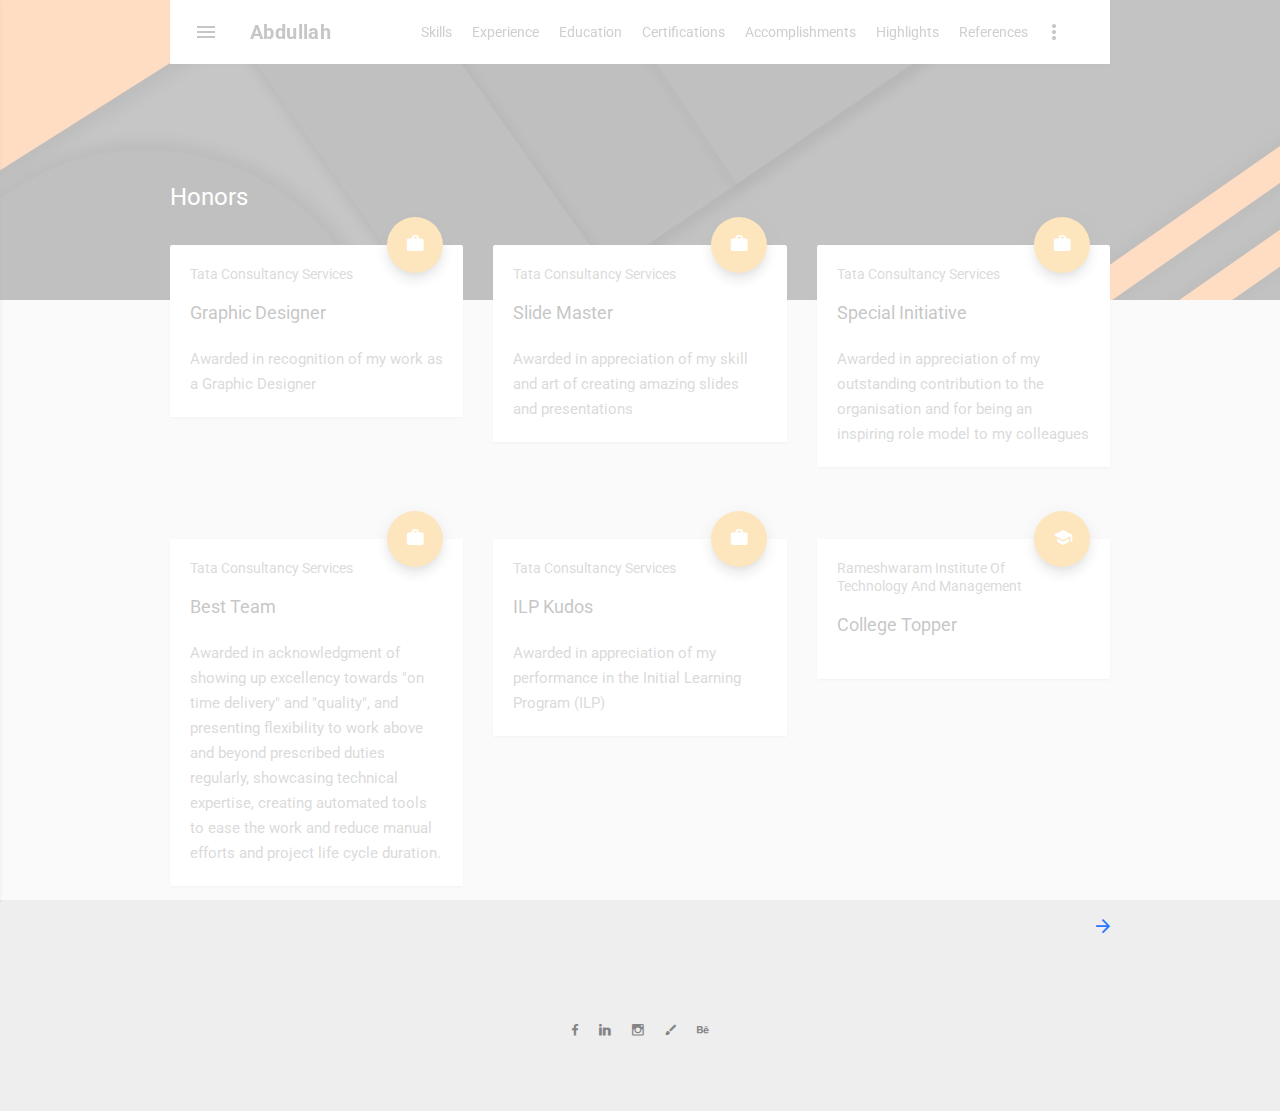
==== commit 5928f68a: "6 may changes" ====
--- a/achievements-list.html
+++ b/achievements-list.html
@@ -87,7 +87,7 @@
 							<span class="candidate-name block mb-10 text-center">Abdulah Saghir Ahmad</span>
 							<ul class="social-icons  mb-30">
 								<li>
-									<a class="facebook-link" href="https://www.facebook.com/abdullahsaghirahmad/">
+									<a class="facebook-link" href="https://www.facebook.com/abdullahsaghirahmad/" target="_blank">
 										<i id="tt11" class="zmdi zmdi-facebook"></i>
 										<div class="mdl-tooltip" data-mdl-for="tt11">
 											facebook
@@ -95,7 +95,7 @@
 									</a>
 								</li>
 								<li>
-									<a class="linkedin-link" href="https://www.linkedin.com/in/abdullah-saghir-ahmad-13546056">
+									<a class="linkedin-link" href="https://www.linkedin.com/in/abdullah-saghir-ahmad-13546056" target="_blank">
 										<i id="tt13" class="zmdi zmdi-linkedin"></i>
 										<div class="mdl-tooltip" data-mdl-for="tt13">
 											linkedin
@@ -103,7 +103,7 @@
 									</a>
 								</li>
 								<li>
-									<a class="instagram-link" href="https://instagram.com/the.final.shot/">
+									<a class="instagram-link" href="https://instagram.com/the.final.shot/" target="_blank">
 										<i id="tt15" class="zmdi zmdi-instagram"></i>
 										<div class="mdl-tooltip" data-mdl-for="tt15">
 											instagram
@@ -111,7 +111,7 @@
 									</a>
 								</li>
 								<li>
-									<a class="twitter-link" href="http://theoriginalabz.deviantart.com/">
+									<a class="twitter-link" href="http://theoriginalabz.deviantart.com/" target="_blank">
 										<i id="tt12" class="zmdi zmdi-brush"></i>
 										<div class="mdl-tooltip" data-mdl-for="tt12">
 											deviantArt
@@ -119,7 +119,7 @@
 									</a>
 								</li>
 								<li>
-									<a class="dribbble-link" href="https://www.behance.net/abdullahsa624a/">
+									<a class="dribbble-link" href="https://www.behance.net/abdullahsa624a/" target="_blank">
 										<i id="tt14" class="zmdi zmdi-behance"></i>
 										<div class="mdl-tooltip" data-mdl-for="tt14">
 											behance
@@ -198,11 +198,11 @@
 									<div class="mdl-card mdl-shadow--2dp pa-0">
 										<div class="mdl-card__supporting-text relative">
 											<span class="blog-cat">Tata Consultancy Services</span>
-											<a href="https://drive.google.com/file/d/0ByFSl5W-SUsEOW9TOUV1bVZ0WW8/view">
+											<a href="https://drive.google.com/open?id=0ByFSl5W-SUsEQUtfU2dtalZUaHc" target="_blank">
 												<h4 class="mt-15 mb-20">Graphic Designer</h4>
 											</a>
 											<p>Awarded in recognition of my work as a Graphic Designer</p>
-											<a href="https://drive.google.com/file/d/0ByFSl5W-SUsEOW9TOUV1bVZ0WW8/view" class="mdl-button mdl-js-button mdl-button--fab mdl-js-ripple-effect bg-deepyellow mdl-shadow--8dp">
+											<a href="https://drive.google.com/open?id=0ByFSl5W-SUsEQUtfU2dtalZUaHc" class="mdl-button mdl-js-button mdl-button--fab mdl-js-ripple-effect bg-deepyellow mdl-shadow--8dp" target="_blank">
 												<i class="zmdi zmdi-case"></i>
 											</a>
 										</div>
@@ -212,11 +212,11 @@
 									<div class="mdl-card mdl-shadow--2dp pa-0">
 										<div class="mdl-card__supporting-text relative">
 											<span class="blog-cat">Tata Consultancy Services</span>
-											<a href="https://drive.google.com/file/d/0ByFSl5W-SUsEOW9TOUV1bVZ0WW8/view">
+											<a href="https://drive.google.com/open?id=0ByFSl5W-SUsER3AzTHZNdUNQTHc" target="_blank">
 												<h4 class="mt-15 mb-20">Slide Master</h4>
 											</a>
 											<p>Awarded in appreciation of my skill and art of creating amazing slides and presentations</p>
-											<a href="https://drive.google.com/file/d/0ByFSl5W-SUsEOW9TOUV1bVZ0WW8/view" class="mdl-button mdl-js-button mdl-button--fab mdl-js-ripple-effect bg-deepyellow mdl-shadow--8dp">
+											<a href="https://drive.google.com/open?id=0ByFSl5W-SUsER3AzTHZNdUNQTHc" class="mdl-button mdl-js-button mdl-button--fab mdl-js-ripple-effect bg-deepyellow mdl-shadow--8dp" target="_blank">
 												<i class="zmdi zmdi-case"></i>
 											</a>
 										</div>
@@ -226,11 +226,11 @@
 									<div class="mdl-card mdl-shadow--2dp pa-0">
 										<div class="mdl-card__supporting-text relative">
 											<span class="blog-cat">Tata Consultancy Services</span>
-											<a href="https://drive.google.com/file/d/0ByFSl5W-SUsEOW9TOUV1bVZ0WW8/view">
+											<a href="https://drive.google.com/open?id=0ByFSl5W-SUsESFNMV2RxUi1IZGs" target="_blank">
 												<h4 class="mt-15 mb-20">Special Initiative</h4>
 											</a>
 											<p>Awarded in appreciation of my outstanding contribution to the organisation and for being an inspiring role model to my colleagues</p>
-											<a href="https://drive.google.com/file/d/0ByFSl5W-SUsEOW9TOUV1bVZ0WW8/view" class="mdl-button mdl-js-button mdl-button--fab mdl-js-ripple-effect bg-deepyellow mdl-shadow--8dp">
+											<a href="https://drive.google.com/open?id=0ByFSl5W-SUsESFNMV2RxUi1IZGs" class="mdl-button mdl-js-button mdl-button--fab mdl-js-ripple-effect bg-deepyellow mdl-shadow--8dp" target="_blank">
 												<i class="zmdi zmdi-case"></i>
 											</a>
 										</div>
@@ -241,34 +241,37 @@
 <br>
 				<!-- Row 2 -->
 				<div class="row">
+
 					<div class="col-sm-4 mb-30">
 						<div class="mdl-card mdl-shadow--2dp pa-0">
 							<div class="mdl-card__supporting-text relative">
 								<span class="blog-cat">Tata Consultancy Services</span>
-								<a href="https://drive.google.com/file/d/0ByFSl5W-SUsEOW9TOUV1bVZ0WW8/view">
-									<h4 class="mt-15 mb-20">ILP Kudos</h4>
-								</a>
-								<p>Awarded in appreciation of my performance in the Initial Learning Program (ILP)</p>
-								<a href="https://drive.google.com/file/d/0ByFSl5W-SUsEOW9TOUV1bVZ0WW8/view" class="mdl-button mdl-js-button mdl-button--fab mdl-js-ripple-effect bg-deepyellow mdl-shadow--8dp">
+								<a href="https://drive.google.com/open?id=0ByFSl5W-SUsENkdPUU96VGZGT2M" target="_blank">
+									<h4 class="mt-15 mb-20">Best Team</h4>
+								</a>
+								<p>Awarded in acknowledgment of showing up excellency towards "on time delivery" and "quality", and presenting flexibility to work above and beyond prescribed duties regularly, showcasing technical expertise, creating automated tools to ease the work and reduce manual efforts and project life cycle duration.</p>
+								<a href="https://drive.google.com/open?id=0ByFSl5W-SUsENkdPUU96VGZGT2M" class="mdl-button mdl-js-button mdl-button--fab mdl-js-ripple-effect bg-deepyellow mdl-shadow--8dp" target="_blank">
 									<i class="zmdi zmdi-case"></i>
 								</a>
 							</div>
 						</div>
 					</div>
+
 					<div class="col-sm-4 mb-30">
 						<div class="mdl-card mdl-shadow--2dp pa-0">
 							<div class="mdl-card__supporting-text relative">
 								<span class="blog-cat">Tata Consultancy Services</span>
-								<a href="https://drive.google.com/file/d/0ByFSl5W-SUsEOW9TOUV1bVZ0WW8/view">
-									<h4 class="mt-15 mb-20">Best Team</h4>
-								</a>
-								<p>Awarded in acknowledgment of showing up excellency towards "on time delivery" and "quality", and presenting flexibility to work above and beyond prescribed duties regularly, showcasing technical expertise, creating automated tools to ease the work and reduce manual efforts and project life cycle duration.</p>
-								<a href="https://drive.google.com/file/d/0ByFSl5W-SUsEOW9TOUV1bVZ0WW8/view" class="mdl-button mdl-js-button mdl-button--fab mdl-js-ripple-effect bg-deepyellow mdl-shadow--8dp">
+								<a href="https://drive.google.com/open?id=0ByFSl5W-SUsEcXZkU0duaXI1Njg" target="_blank">
+									<h4 class="mt-15 mb-20">ILP Kudos</h4>
+								</a>
+								<p>Awarded in appreciation of my performance in the Initial Learning Program (ILP)</p>
+								<a href="https://drive.google.com/open?id=0ByFSl5W-SUsEcXZkU0duaXI1Njg" class="mdl-button mdl-js-button mdl-button--fab mdl-js-ripple-effect bg-deepyellow mdl-shadow--8dp" target="_blank">
 									<i class="zmdi zmdi-case"></i>
 								</a>
 							</div>
 						</div>
 					</div>
+
 					<div class="col-sm-4 mb-30">
 						<div class="mdl-card mdl-shadow--2dp pa-0">
 							<div class="mdl-card__supporting-text relative">
@@ -301,7 +304,7 @@
 							<!-- <p class="mt-10">Abdullah 2017. All rights reserved.</p> -->
 								<ul class="social-icons mt-10">
 									<li>
-										<a class="facebook-link" href="https://www.facebook.com/abdullahsaghirahmad/">
+										<a class="facebook-link" href="https://www.facebook.com/abdullahsaghirahmad/" target="_blank">
 											<i id="tt6" class="zmdi zmdi-facebook"></i>
 											<div class="mdl-tooltip" data-mdl-for="tt6">
 												facebook
@@ -309,7 +312,7 @@
 										</a>
 									</li>
 									<li>
-										<a class="linkedin-link" href="https://www.linkedin.com/in/abdullah-saghir-ahmad-13546056/">
+										<a class="linkedin-link" href="https://www.linkedin.com/in/abdullah-saghir-ahmad-13546056/" target="_blank">
 											<i id="tt8" class="zmdi zmdi-linkedin"></i>
 											<div class="mdl-tooltip" data-mdl-for="tt8">
 												linkedin
@@ -317,7 +320,7 @@
 										</a>
 									</li>
 									<li>
-										<a class="instagram-link" href="https://instagram.com/the.final.shot/">
+										<a class="instagram-link" href="https://instagram.com/the.final.shot/" target="_blank">
 											<i id="tt9" class="zmdi zmdi-instagram"></i>
 											<div class="mdl-tooltip" data-mdl-for="tt9">
 												instagram
@@ -325,7 +328,7 @@
 										</a>
 									</li>
 									<li>
-										<a class="twitter-link" href="http://theoriginalabz.deviantart.com/">
+										<a class="twitter-link" href="http://theoriginalabz.deviantart.com/" target="_blank">
 											<i id="tt7" class="zmdi zmdi-brush"></i>
 											<div class="mdl-tooltip" data-mdl-for="tt7">
 												deviantArt
@@ -333,7 +336,7 @@
 										</a>
 									</li>
 									<li>
-										<a class="dribbble-link" href="https://www.behance.net/abdullahsa624a/">
+										<a class="dribbble-link" href="https://www.behance.net/abdullahsa624a/" target="_blank">
 											<i id="tt10" class="zmdi zmdi-behance"></i>
 											<div class="mdl-tooltip" data-mdl-for="tt10">
 												behance
--- a/css/style.css
+++ b/css/style.css
@@ -1394,6 +1394,57 @@
         background: #581845; }
         .skills-sec .progress-bar-graph .bar-wrap.purple-bar span:after {
           background: #581845; }
+/*Tech Bar*/
+  .skills-sec .progress-bar-graph .bar-wrap.ruby-bar span {
+    background: #A7414A; }
+    .skills-sec .progress-bar-graph .bar-wrap.ruby-bar span:after {
+      background: #A7414A; }
+  .skills-sec .progress-bar-graph .bar-wrap.black-bar span {
+    background: #282726; }
+    .skills-sec .progress-bar-graph .bar-wrap.black-bar span:after {
+      background: #282726; }
+  .skills-sec .progress-bar-graph .bar-wrap.cyangrey-bar span {
+    background: #6A8A82; }
+    .skills-sec .progress-bar-graph .bar-wrap.cyangrey-bar span:after {
+      background: #6A8A82; }
+  .skills-sec .progress-bar-graph .bar-wrap.beag-bar span {
+    background: #A37C27; }
+    .skills-sec .progress-bar-graph .bar-wrap.beag-bar span:after {
+      background: #A37C27; }
+  .skills-sec .progress-bar-graph .bar-wrap.darkorange-bar span {
+    background: #563838; }
+    .skills-sec .progress-bar-graph .bar-wrap.darkorange-bar span:after {
+      background: #563838; }
+  .skills-sec .progress-bar-graph .bar-wrap.darkblue-bar span {
+    background: #36688D; }
+    .skills-sec .progress-bar-graph .bar-wrap.darkblue-bar span:after {
+      background: #36688D; }
+/*Soft Bar*/
+      .skills-sec .progress-bar-graph .bar-wrap.s1-bar span {
+        background: #D75B66; }
+        .skills-sec .progress-bar-graph .bar-wrap.s1-bar span:after {
+          background: #D75B66; }
+      .skills-sec .progress-bar-graph .bar-wrap.s2-bar span {
+        background: #23345C; }
+        .skills-sec .progress-bar-graph .bar-wrap.s2-bar span:after {
+          background: #23345C; }
+      .skills-sec .progress-bar-graph .bar-wrap.s3-bar span {
+        background: #F1BA48; }
+        .skills-sec .progress-bar-graph .bar-wrap.s3-bar span:after {
+          background: #F1BA48; }
+      .skills-sec .progress-bar-graph .bar-wrap.s4-bar span {
+        background: #BD8A44; }
+        .skills-sec .progress-bar-graph .bar-wrap.s4-bar span:after {
+          background: #BD8A44; }
+      .skills-sec .progress-bar-graph .bar-wrap.s5-bar span {
+        background: #BFAFA0; }
+        .skills-sec .progress-bar-graph .bar-wrap.s5-bar span:after {
+          background: #BFAFA0; }
+      .skills-sec .progress-bar-graph .bar-wrap.s6-bar span {
+        background: #7B8937; }
+        .skills-sec .progress-bar-graph .bar-wrap.s6-bar span:after {
+          background: #7B8937; }
+
 .skills-sec .progress-bar-graph span {
   height: 2px;
   width: 0px;
